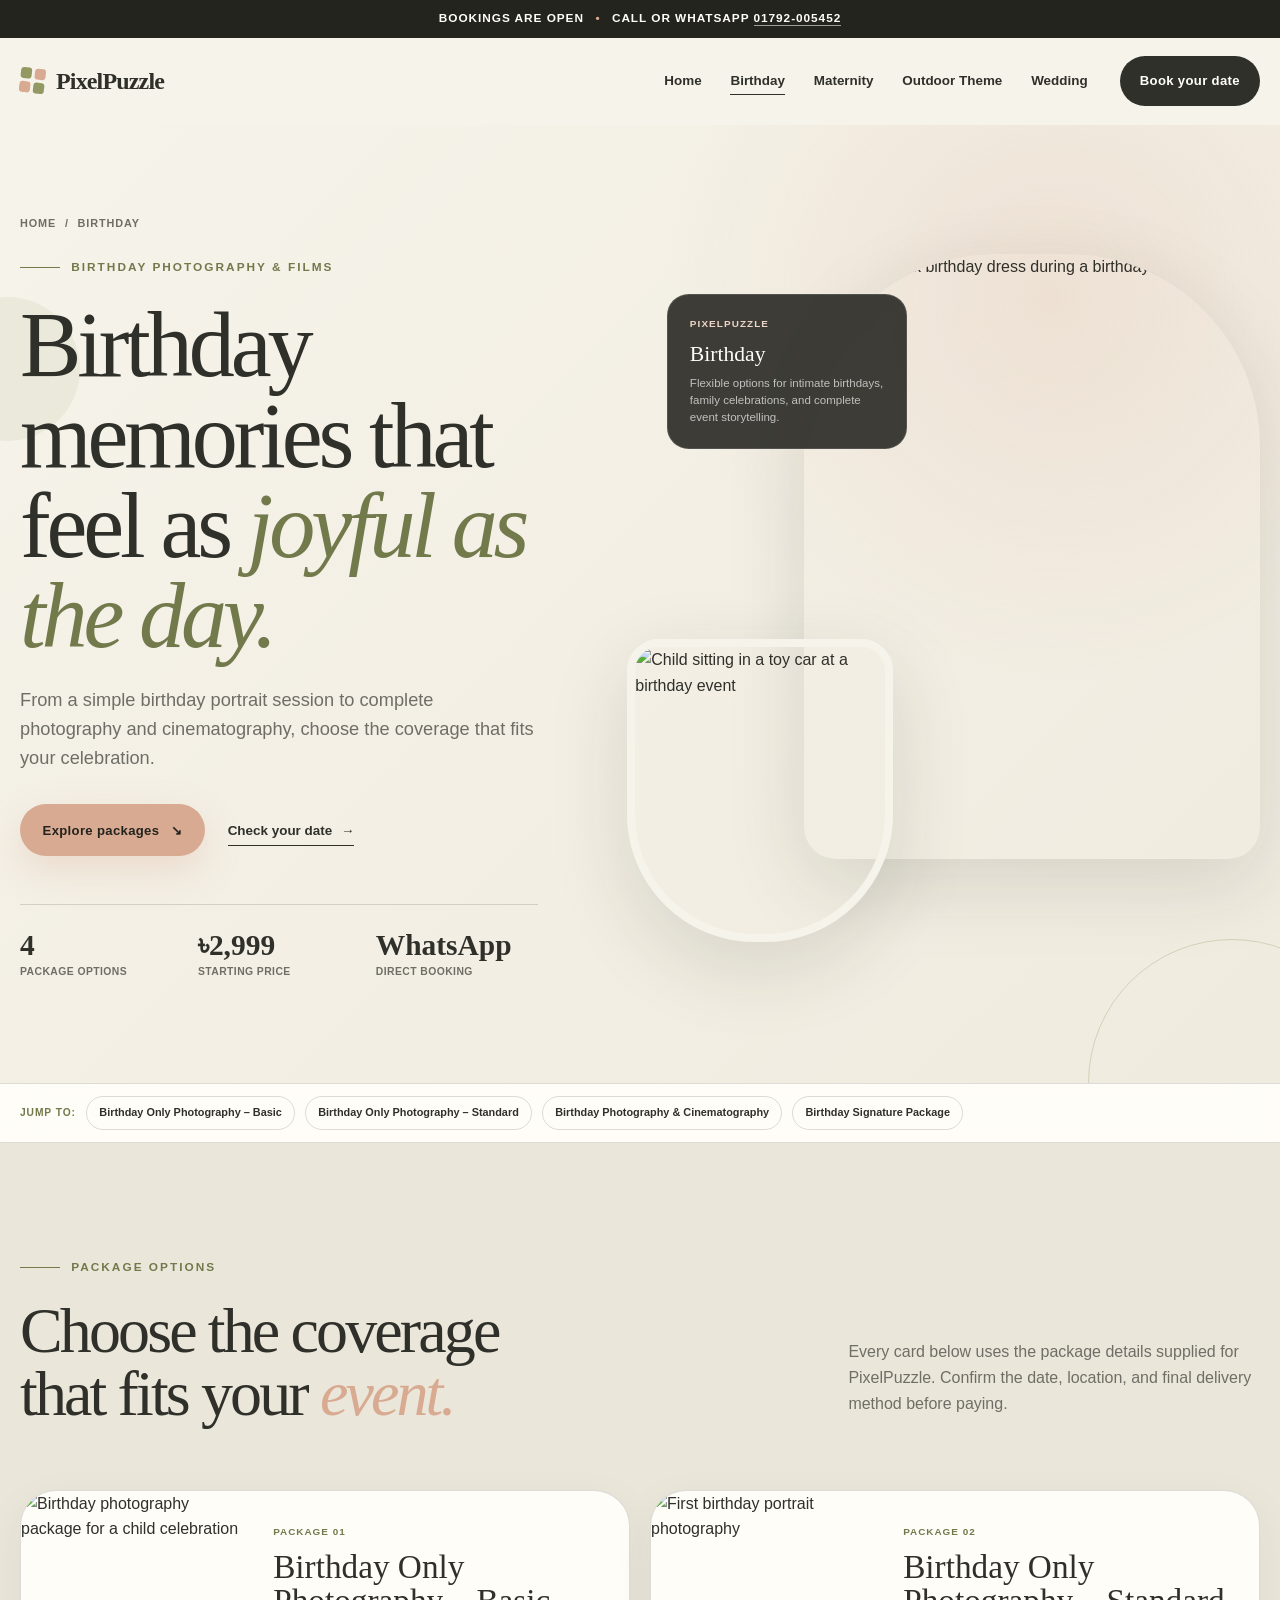
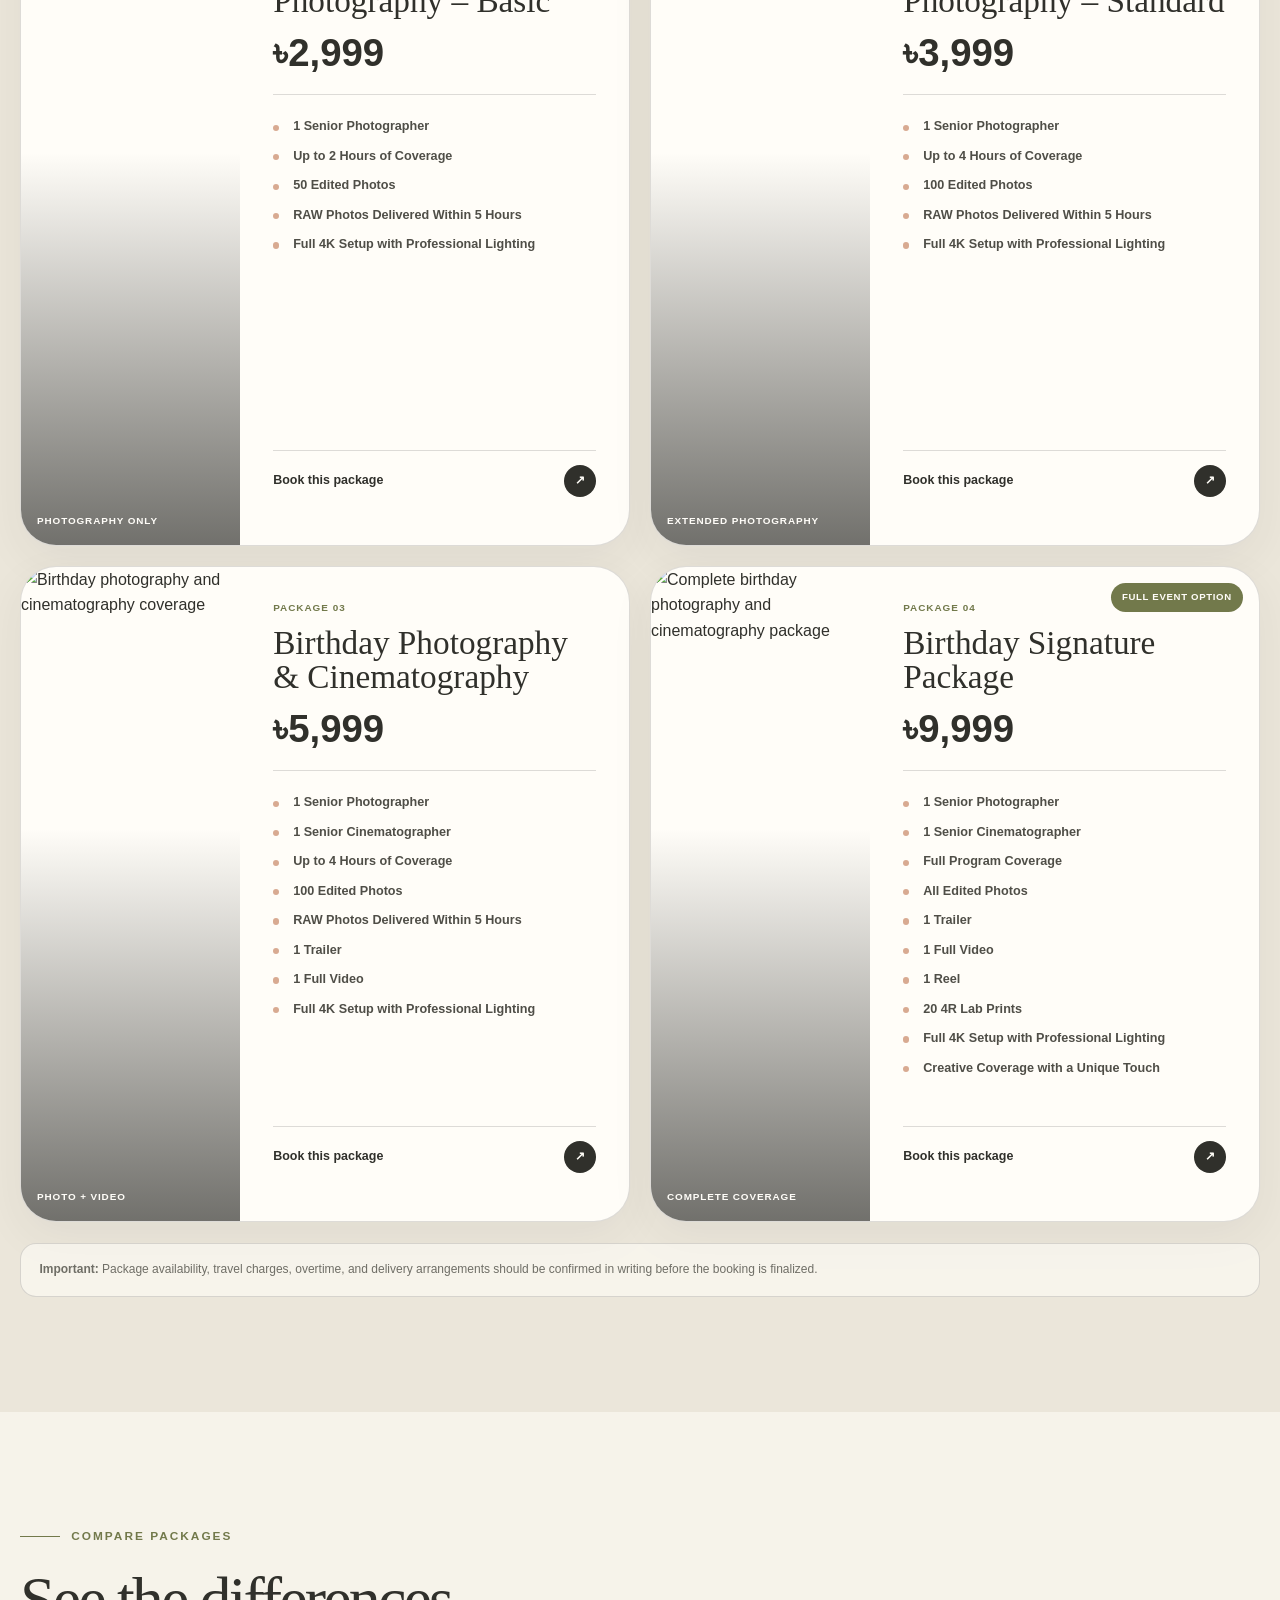
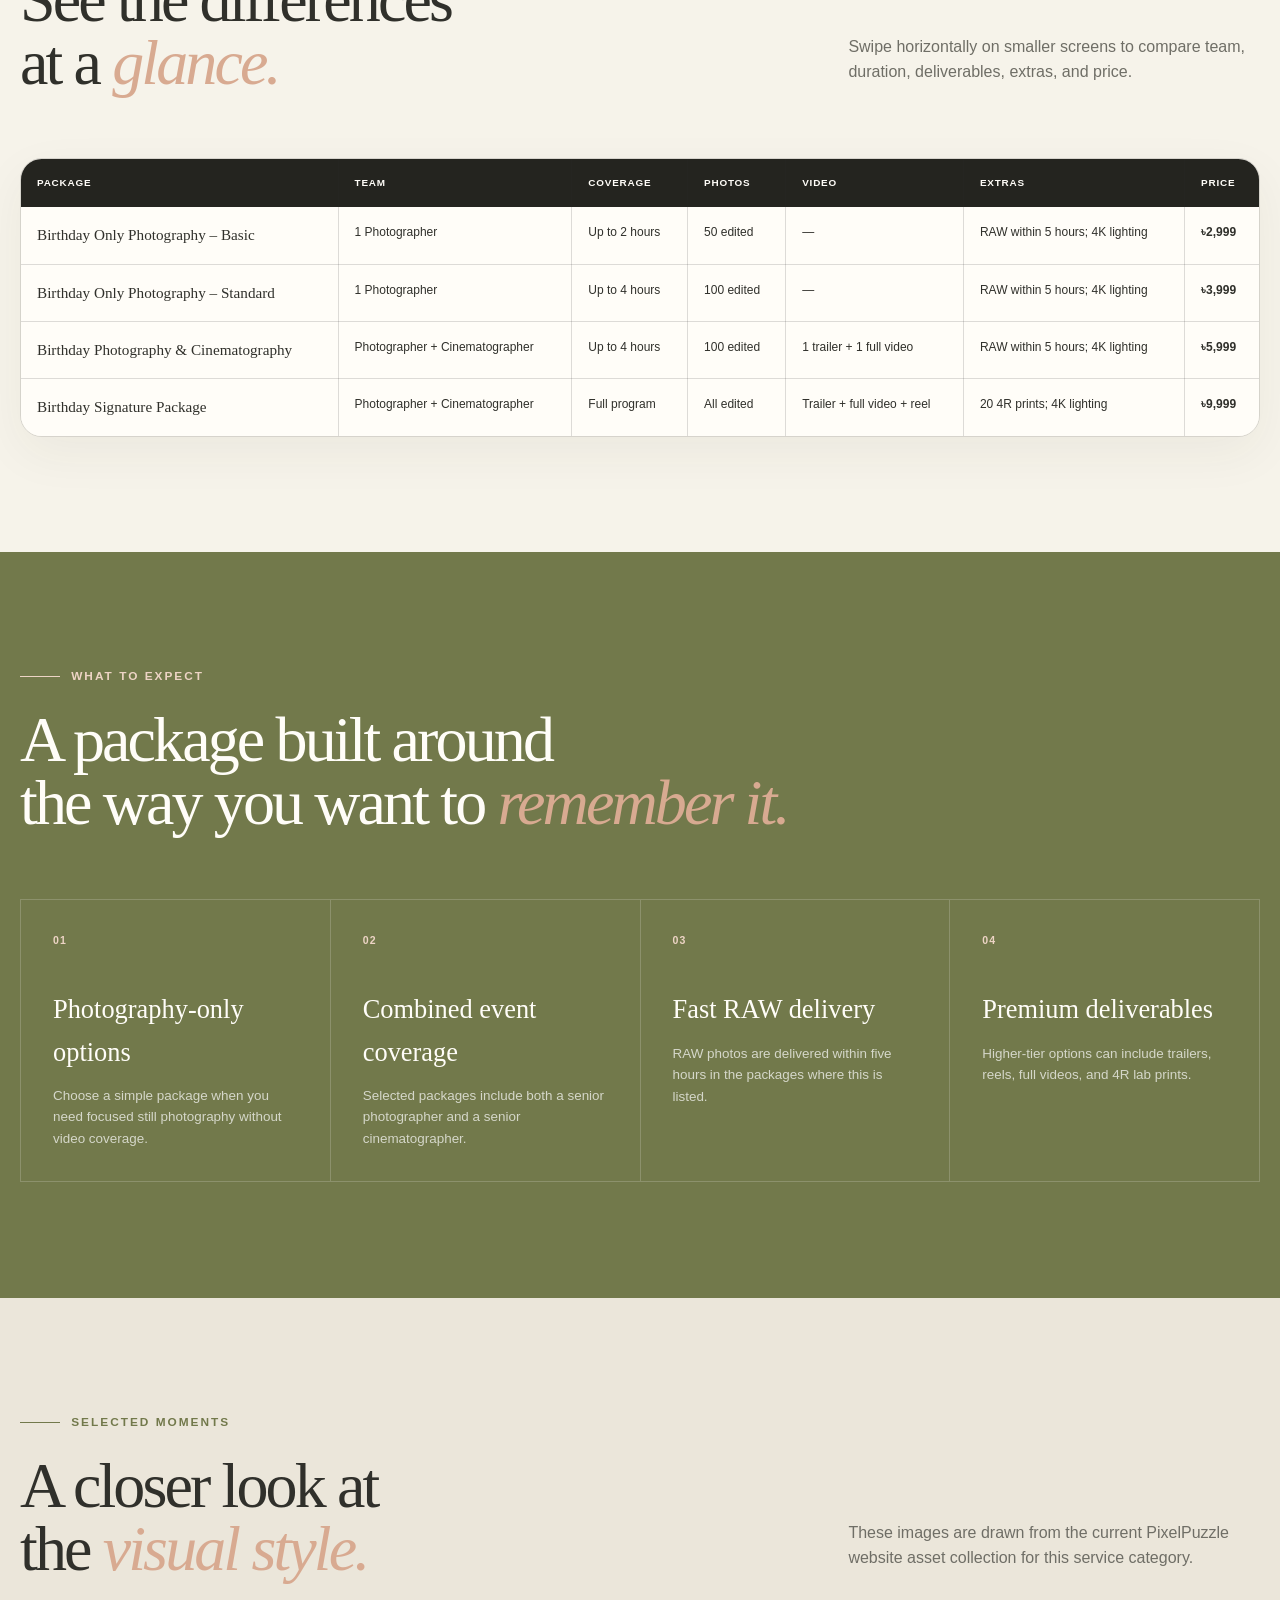
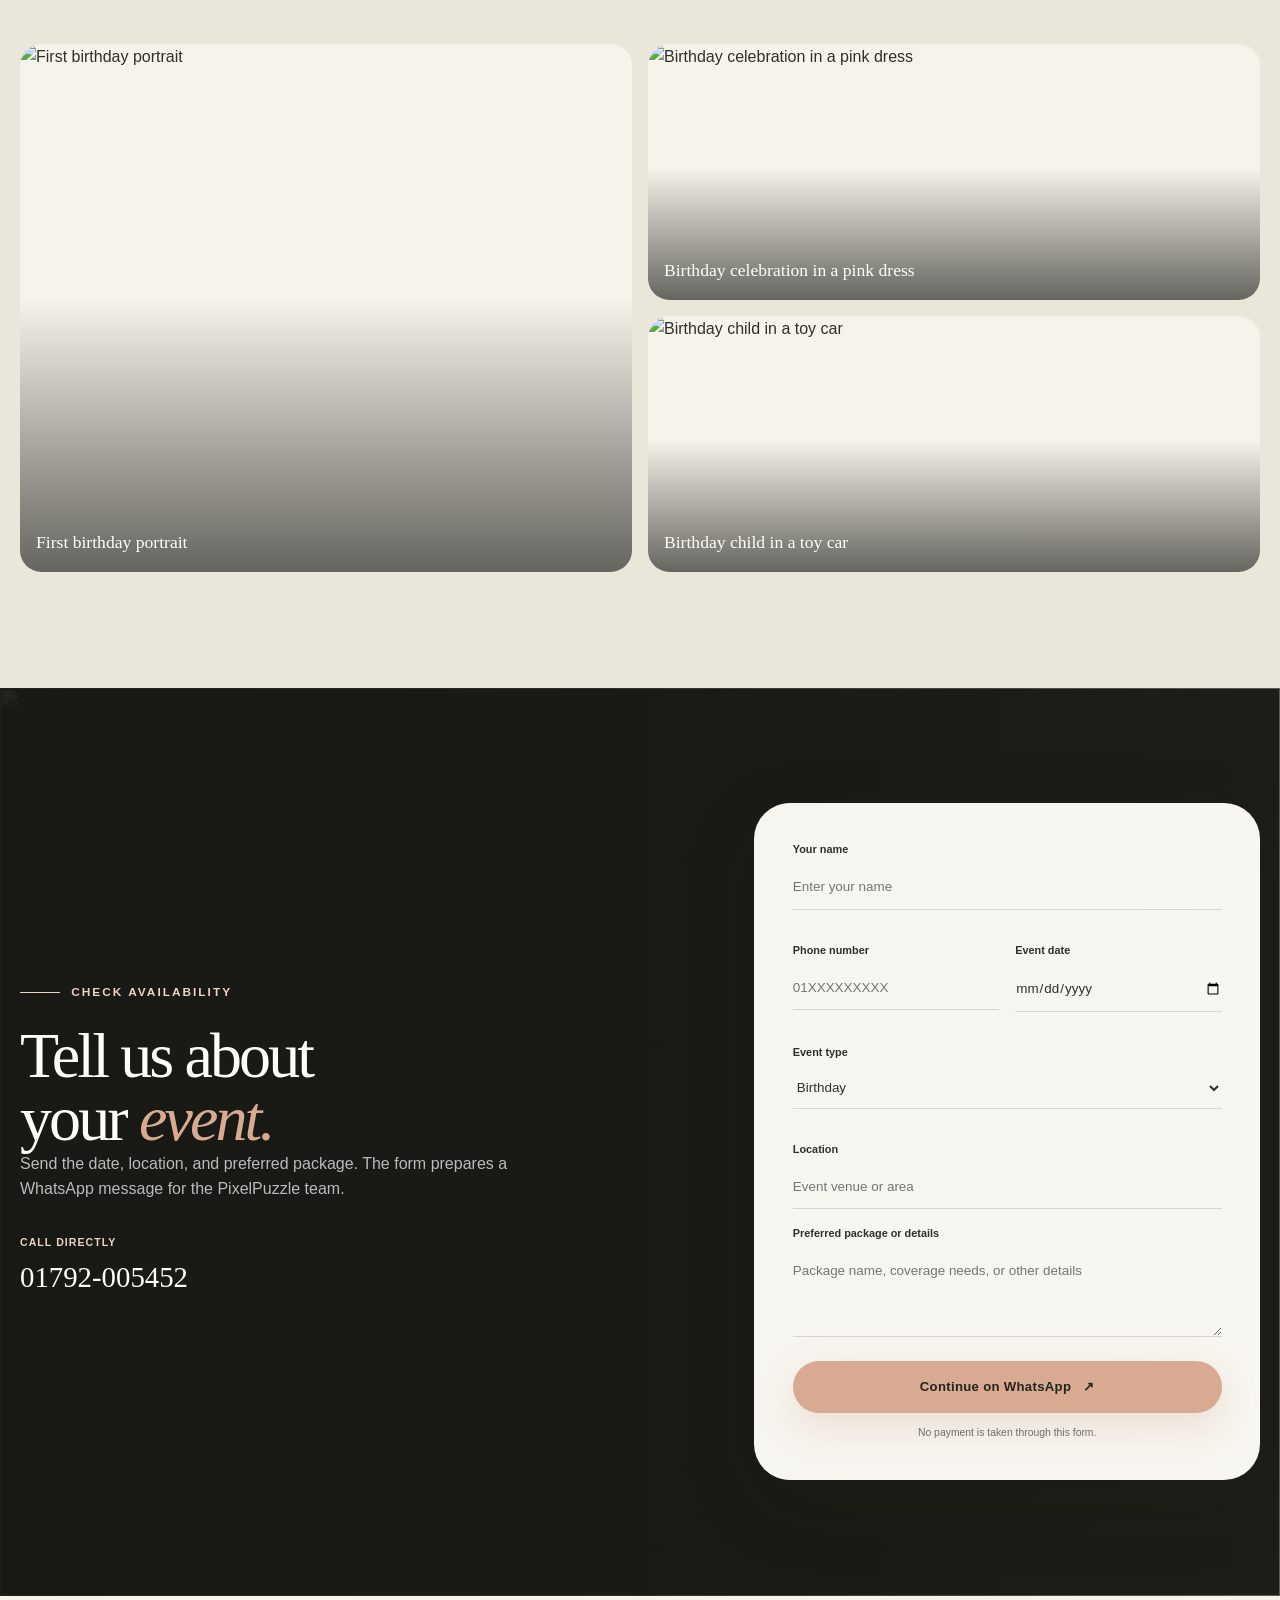
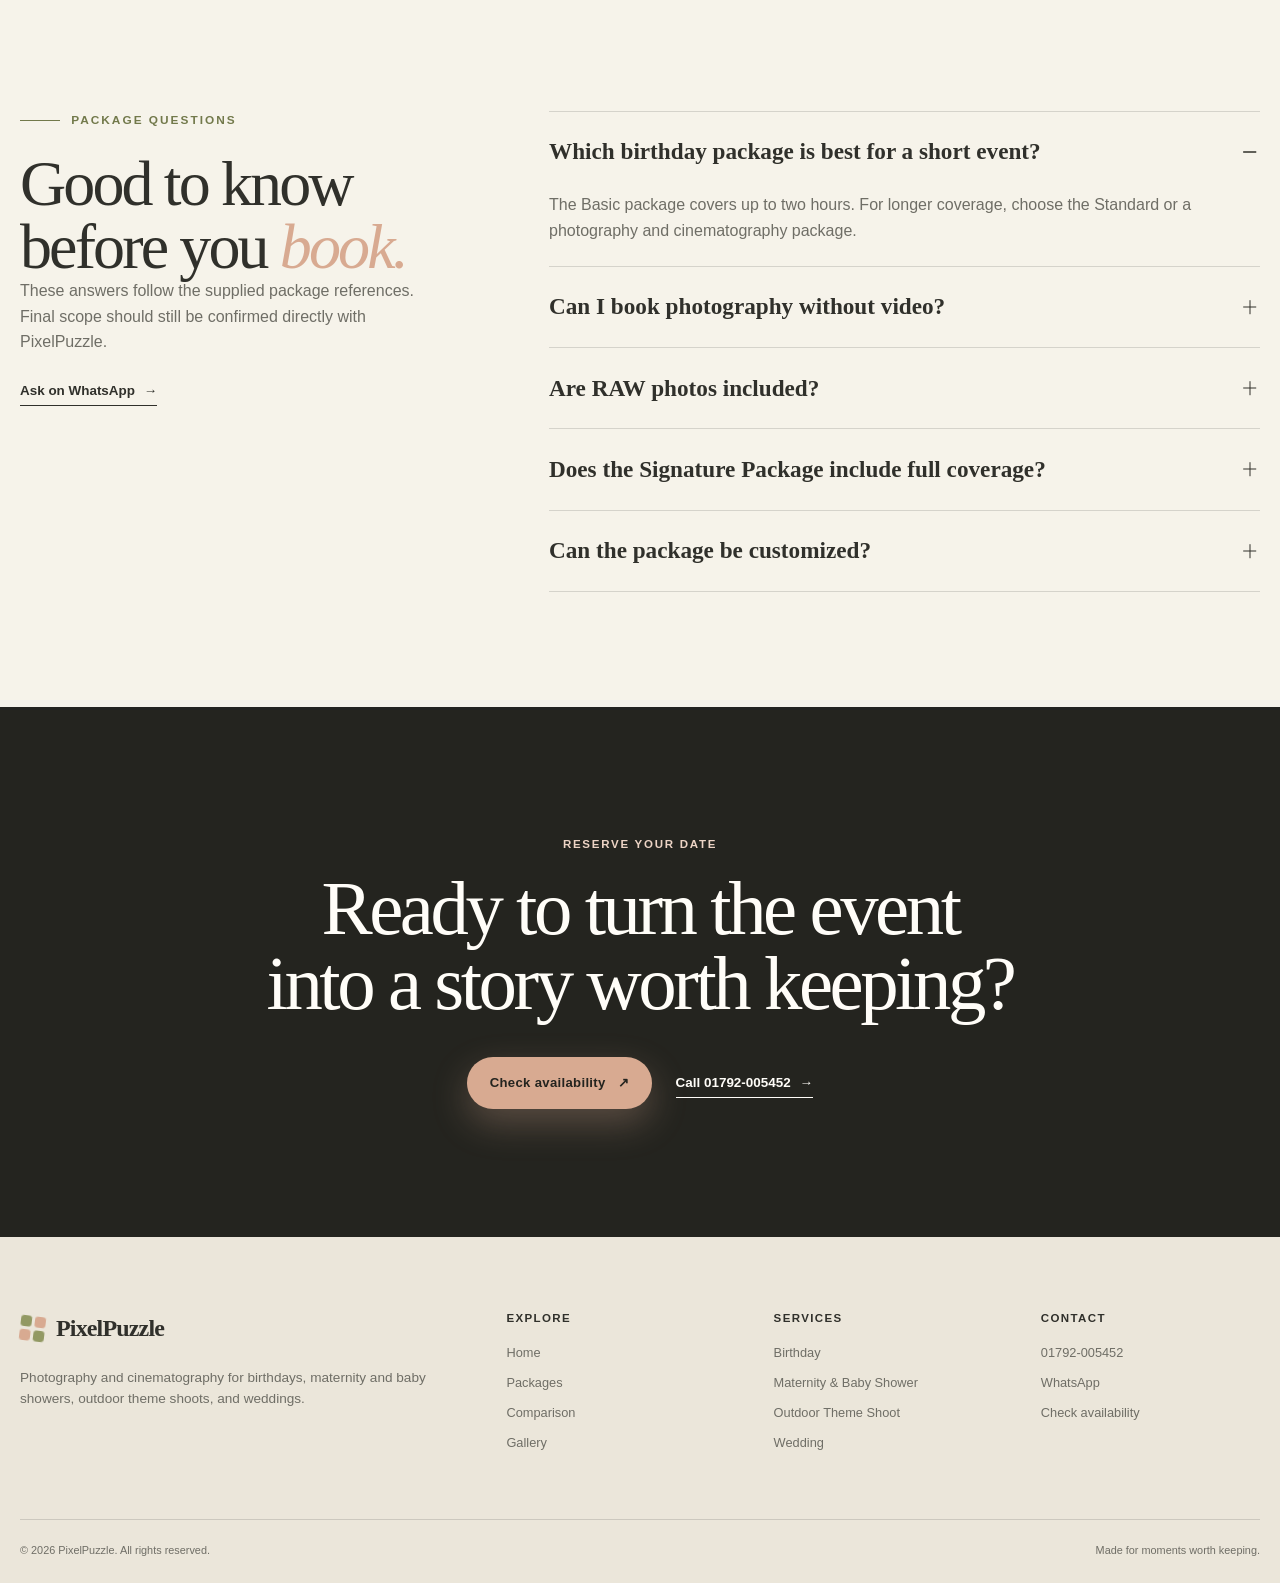
==== birthday-packages.html @ 0bcf6dba "Add files via upload" ====
<!doctype html>
<html lang="en" class="no-js">
<head>
  <meta charset="utf-8">
  <meta name="viewport" content="width=device-width, initial-scale=1">
  <meta name="description" content="Explore PixelPuzzle birthday photography and cinematography packages from ৳2,999, including photography-only and full event coverage options.">
  <meta name="theme-color" content="#30302b">
  <meta property="og:title" content="Birthday Photography Packages | PixelPuzzle">
  <meta property="og:description" content="Explore PixelPuzzle birthday photography and cinematography packages from ৳2,999, including photography-only and full event coverage options.">
  <meta property="og:type" content="website">
  <meta property="og:image" content="assets/images/birthday-02.webp">
  <title>Birthday Photography Packages | PixelPuzzle</title>
  <link rel="icon" href="assets/favicon.svg" type="image/svg+xml">
  <link rel="preload" href="assets/images/birthday-02.webp" as="image" type="image/webp">
  <link rel="stylesheet" href="style.css">
  <script>document.documentElement.classList.remove('no-js');</script>
  <script type="application/ld+json">
{
  "@context": "https://schema.org",
  "@type": "Service",
  "name": "Birthday Photography Packages",
  "provider": {
    "@type": "ProfessionalService",
    "name": "PixelPuzzle",
    "telephone": "+8801792005452"
  },
  "areaServed": "Bangladesh",
  "description": "Explore PixelPuzzle birthday photography and cinematography packages from ৳2,999, including photography-only and full event coverage options.",
  "offers": [
    {
      "@type": "Offer",
      "name": "Birthday Only Photography – Basic",
      "priceCurrency": "BDT",
      "price": "2999",
      "availability": "https://schema.org/InStock"
    },
    {
      "@type": "Offer",
      "name": "Birthday Only Photography – Standard",
      "priceCurrency": "BDT",
      "price": "3999",
      "availability": "https://schema.org/InStock"
    },
    {
      "@type": "Offer",
      "name": "Birthday Photography & Cinematography",
      "priceCurrency": "BDT",
      "price": "5999",
      "availability": "https://schema.org/InStock"
    },
    {
      "@type": "Offer",
      "name": "Birthday Signature Package",
      "priceCurrency": "BDT",
      "price": "9999",
      "availability": "https://schema.org/InStock"
    }
  ]
}
  </script>
</head>
<body class="service-page service-page-birthday">
  <a class="skip-link" href="#main-content">Skip to main content</a>

  <div class="announcement-bar">
    <p>Bookings are open <span aria-hidden="true">•</span> Call or WhatsApp <a href="tel:+8801792005452">01792-005452</a></p>
  </div>

  <header class="site-header" id="siteHeader">
    <div class="container nav-shell">
      <a class="brand" href="index.html" aria-label="PixelPuzzle home">
        <span class="brand-mark" aria-hidden="true"><i></i><i></i><i></i><i></i></span>
        <span class="brand-name">PixelPuzzle</span>
      </a>
      <nav class="desktop-nav" aria-label="Primary navigation">
        <a href="index.html">Home</a>
        <a href="birthday-packages.html" aria-current="page">Birthday</a>
        <a href="maternity-baby-shower.html">Maternity</a>
        <a href="outdoor-theme-shoot.html">Outdoor Theme</a>
        <a href="wedding-packages.html">Wedding</a>
      </nav>
      <a class="button button-small header-cta" href="#booking">Book your date</a>
      <button class="menu-toggle" id="menuToggle" type="button" aria-controls="mobileNav" aria-expanded="false" aria-label="Open navigation menu"><span></span><span></span></button>
    </div>
    <nav class="mobile-nav" id="mobileNav" aria-label="Mobile navigation">
        <a href="index.html">Home</a>
        <a href="birthday-packages.html" aria-current="page">Birthday</a>
        <a href="maternity-baby-shower.html">Maternity</a>
        <a href="outdoor-theme-shoot.html">Outdoor Theme</a>
        <a href="wedding-packages.html">Wedding</a>
        <a class="mobile-nav-cta" href="#booking">Book your date</a>
    </nav>
  </header>

  <main id="main-content">
    <section class="service-page-hero">
      <div class="service-hero-shape service-hero-shape-one" aria-hidden="true"></div>
      <div class="service-hero-shape service-hero-shape-two" aria-hidden="true"></div>
      <div class="container service-page-grid">
        <div class="service-hero-copy reveal">
          <nav class="service-breadcrumb" aria-label="Breadcrumb"><a href="index.html">Home</a><span>/</span><span>Birthday</span></nav>
          <p class="eyebrow"><span></span> Birthday photography &amp; films</p>
          <h1>Birthday memories that feel as <em>joyful as the day.</em></h1>
          <p class="service-hero-intro">From a simple birthday portrait session to complete photography and cinematography, choose the coverage that fits your celebration.</p>
          <div class="hero-actions">
            <a class="button button-primary" href="#packages">Explore packages <span aria-hidden="true">↘</span></a>
            <a class="text-link" href="#booking">Check your date <span aria-hidden="true">→</span></a>
          </div>
          <div class="service-quick-facts">
            <div><strong>4</strong><span>Package options</span></div>
            <div><strong>৳2,999</strong><span>Starting price</span></div>
            <div><strong>WhatsApp</strong><span>Direct booking</span></div>
          </div>
        </div>
        <div class="service-hero-visual reveal delay-1">
          <figure class="service-hero-photo-main"><img src="assets/images/birthday-02.webp" alt="Child in a pink birthday dress during a birthday photography session" fetchpriority="high"></figure>
          <figure class="service-hero-photo-small"><img src="assets/images/birthday-03.webp" alt="Child sitting in a toy car at a birthday event" fetchpriority="high"></figure>
          <div class="service-hero-card"><span>PixelPuzzle</span><strong>Birthday</strong><p>Flexible options for intimate birthdays, family celebrations, and complete event storytelling.</p></div>
        </div>
      </div>
    </section>

    <nav class="service-package-nav" aria-label="Package shortcuts">
      <div class="container"><span>Jump to:</span><a href="#package-1">Birthday Only Photography – Basic</a><a href="#package-2">Birthday Only Photography – Standard</a><a href="#package-3">Birthday Photography &amp; Cinematography</a><a href="#package-4">Birthday Signature Package</a></div>
    </nav>

    <section class="section service-packages-section" id="packages">
      <div class="container">
        <div class="section-heading reveal">
          <div><p class="eyebrow"><span></span> Package options</p><h2>Choose the coverage<br>that fits your <em>event.</em></h2></div>
          <p>Every card below uses the package details supplied for PixelPuzzle. Confirm the date, location, and final delivery method before paying.</p>
        </div>
        <div class="service-package-grid">
          <article id="package-1" class="service-package-card reveal">
          
          <div class="service-package-image">
            <img src="assets/images/birthday-02.webp" alt="Birthday photography package for a child celebration" loading="lazy">
            <span>Photography only</span>
          </div>
          <div class="service-package-content">
            <div class="service-package-heading">
              <p>Package 01</p>
              <h3>Birthday Only Photography – Basic</h3>
              <strong>৳2,999</strong>
            </div>
            <ul><li>1 Senior Photographer</li><li>Up to 2 Hours of Coverage</li><li>50 Edited Photos</li><li>RAW Photos Delivered Within 5 Hours</li><li>Full 4K Setup with Professional Lighting</li></ul>
            <button class="package-button" type="button" data-package="Birthday Only Photography – Basic — ৳2,999">Book this package <span aria-hidden="true">↗</span></button>
          </div>
        </article>
<article id="package-2" class="service-package-card reveal delay-1">
          
          <div class="service-package-image">
            <img src="assets/images/birthday-01.webp" alt="First birthday portrait photography" loading="lazy">
            <span>Extended photography</span>
          </div>
          <div class="service-package-content">
            <div class="service-package-heading">
              <p>Package 02</p>
              <h3>Birthday Only Photography – Standard</h3>
              <strong>৳3,999</strong>
            </div>
            <ul><li>1 Senior Photographer</li><li>Up to 4 Hours of Coverage</li><li>100 Edited Photos</li><li>RAW Photos Delivered Within 5 Hours</li><li>Full 4K Setup with Professional Lighting</li></ul>
            <button class="package-button" type="button" data-package="Birthday Only Photography – Standard — ৳3,999">Book this package <span aria-hidden="true">↗</span></button>
          </div>
        </article>
<article id="package-3" class="service-package-card reveal">
          
          <div class="service-package-image">
            <img src="assets/images/birthday-03.webp" alt="Birthday photography and cinematography coverage" loading="lazy">
            <span>Photo + video</span>
          </div>
          <div class="service-package-content">
            <div class="service-package-heading">
              <p>Package 03</p>
              <h3>Birthday Photography &amp; Cinematography</h3>
              <strong>৳5,999</strong>
            </div>
            <ul><li>1 Senior Photographer</li><li>1 Senior Cinematographer</li><li>Up to 4 Hours of Coverage</li><li>100 Edited Photos</li><li>RAW Photos Delivered Within 5 Hours</li><li>1 Trailer</li><li>1 Full Video</li><li>Full 4K Setup with Professional Lighting</li></ul>
            <button class="package-button" type="button" data-package="Birthday Photography &amp; Cinematography — ৳5,999">Book this package <span aria-hidden="true">↗</span></button>
          </div>
        </article>
<article id="package-4" class="service-package-card reveal delay-1">
          <span class="service-package-badge">Full event option</span>
          <div class="service-package-image">
            <img src="assets/images/birthday-01.webp" alt="Complete birthday photography and cinematography package" loading="lazy">
            <span>Complete coverage</span>
          </div>
          <div class="service-package-content">
            <div class="service-package-heading">
              <p>Package 04</p>
              <h3>Birthday Signature Package</h3>
              <strong>৳9,999</strong>
            </div>
            <ul><li>1 Senior Photographer</li><li>1 Senior Cinematographer</li><li>Full Program Coverage</li><li>All Edited Photos</li><li>1 Trailer</li><li>1 Full Video</li><li>1 Reel</li><li>20 4R Lab Prints</li><li>Full 4K Setup with Professional Lighting</li><li>Creative Coverage with a Unique Touch</li></ul>
            <button class="package-button" type="button" data-package="Birthday Signature Package — ৳9,999">Book this package <span aria-hidden="true">↗</span></button>
          </div>
        </article>
        </div>
        <p class="package-disclaimer reveal"><strong>Important:</strong> Package availability, travel charges, overtime, and delivery arrangements should be confirmed in writing before the booking is finalized.</p>
      </div>
    </section>

    <section class="section comparison-section" id="compare">
      <div class="container">
        <div class="section-heading reveal">
          <div><p class="eyebrow"><span></span> Compare packages</p><h2>See the differences<br>at a <em>glance.</em></h2></div>
          <p>Swipe horizontally on smaller screens to compare team, duration, deliverables, extras, and price.</p>
        </div>
        <div class="comparison-wrap reveal" tabindex="0" aria-label="Scrollable package comparison table">
          <table class="comparison-table">
            <thead><tr><th>Package</th><th>Team</th><th>Coverage</th><th>Photos</th><th>Video</th><th>Extras</th><th>Price</th></tr></thead>
            <tbody><tr>
          <th scope="row">Birthday Only Photography – Basic</th>
          <td>1 Photographer</td>
          <td>Up to 2 hours</td>
          <td>50 edited</td>
          <td>—</td>
          <td>RAW within 5 hours; 4K lighting</td>
          <td><strong>৳2,999</strong></td>
        </tr>
<tr>
          <th scope="row">Birthday Only Photography – Standard</th>
          <td>1 Photographer</td>
          <td>Up to 4 hours</td>
          <td>100 edited</td>
          <td>—</td>
          <td>RAW within 5 hours; 4K lighting</td>
          <td><strong>৳3,999</strong></td>
        </tr>
<tr>
          <th scope="row">Birthday Photography &amp; Cinematography</th>
          <td>Photographer + Cinematographer</td>
          <td>Up to 4 hours</td>
          <td>100 edited</td>
          <td>1 trailer + 1 full video</td>
          <td>RAW within 5 hours; 4K lighting</td>
          <td><strong>৳5,999</strong></td>
        </tr>
<tr>
          <th scope="row">Birthday Signature Package</th>
          <td>Photographer + Cinematographer</td>
          <td>Full program</td>
          <td>All edited</td>
          <td>Trailer + full video + reel</td>
          <td>20 4R prints; 4K lighting</td>
          <td><strong>৳9,999</strong></td>
        </tr></tbody>
          </table>
        </div>
      </div>
    </section>

    <section class="section benefits-section service-benefits">
      <div class="container">
        <div class="benefits-heading reveal"><p class="eyebrow eyebrow-light"><span></span> What to expect</p><h2>A package built around<br>the way you want to <em>remember it.</em></h2></div>
        <div class="benefit-grid"><article class="benefit-card reveal"><span>01</span><h3>Photography-only options</h3><p>Choose a simple package when you need focused still photography without video coverage.</p></article><article class="benefit-card reveal delay-1"><span>02</span><h3>Combined event coverage</h3><p>Selected packages include both a senior photographer and a senior cinematographer.</p></article><article class="benefit-card reveal delay-2"><span>03</span><h3>Fast RAW delivery</h3><p>RAW photos are delivered within five hours in the packages where this is listed.</p></article><article class="benefit-card reveal"><span>04</span><h3>Premium deliverables</h3><p>Higher-tier options can include trailers, reels, full videos, and 4R lab prints.</p></article></div>
      </div>
    </section>

    <section class="section service-gallery-section" id="gallery">
      <div class="container">
        <div class="section-heading reveal">
          <div><p class="eyebrow"><span></span> Selected moments</p><h2>A closer look at<br>the <em>visual style.</em></h2></div>
          <p>These images are drawn from the current PixelPuzzle website asset collection for this service category.</p>
        </div>
        <div class="service-gallery-grid"><figure class="service-gallery-item service-gallery-tall reveal">
          <img src="assets/images/birthday-01.webp" alt="First birthday portrait" loading="lazy">
          <figcaption>First birthday portrait</figcaption>
        </figure>
<figure class="service-gallery-item service-gallery-wide reveal delay-1">
          <img src="assets/images/birthday-02.webp" alt="Birthday celebration in a pink dress" loading="lazy">
          <figcaption>Birthday celebration in a pink dress</figcaption>
        </figure>
<figure class="service-gallery-item  reveal delay-2">
          <img src="assets/images/birthday-03.webp" alt="Birthday child in a toy car" loading="lazy">
          <figcaption>Birthday child in a toy car</figcaption>
        </figure></div>
      </div>
    </section>

    <section class="booking-section" id="booking">
      <div class="booking-image" aria-hidden="true"><img src="assets/images/birthday-02.webp" alt="" loading="lazy"></div>
      <div class="booking-shade" aria-hidden="true"></div>
      <div class="container booking-layout">
        <div class="booking-copy reveal">
          <p class="eyebrow eyebrow-light"><span></span> Check availability</p>
          <h2>Tell us about<br>your <em>event.</em></h2>
          <p>Send the date, location, and preferred package. The form prepares a WhatsApp message for the PixelPuzzle team.</p>
          <a class="booking-phone" href="tel:+8801792005452"><span>Call directly</span><strong>01792-005452</strong></a>
        </div>
        <form class="booking-form reveal delay-1" id="bookingForm" novalidate>
          <div class="form-row"><label for="fullName">Your name</label><input id="fullName" name="fullName" type="text" autocomplete="name" placeholder="Enter your name" required><small class="field-error" data-error-for="fullName"></small></div>
          <div class="form-grid-two">
            <div class="form-row"><label for="phone">Phone number</label><input id="phone" name="phone" type="tel" autocomplete="tel" inputmode="tel" placeholder="01XXXXXXXXX" required><small class="field-error" data-error-for="phone"></small></div>
            <div class="form-row"><label for="eventDate">Event date</label><input id="eventDate" name="eventDate" type="date" required><small class="field-error" data-error-for="eventDate"></small></div>
          </div>
          <div class="form-row"><label for="eventType">Event type</label><select id="eventType" name="eventType" required><option value="">Choose an event</option><option selected>Birthday</option><option>Maternity & Baby Shower</option><option>Outdoor Theme Shoot</option><option>Wedding</option></select><small class="field-error" data-error-for="eventType"></small></div>
          <div class="form-row"><label for="eventLocation">Location</label><input id="eventLocation" name="eventLocation" type="text" autocomplete="street-address" placeholder="Event venue or area"></div>
          <div class="form-row"><label for="message">Preferred package or details</label><textarea id="message" name="message" rows="3" placeholder="Package name, coverage needs, or other details"></textarea></div>
          <button class="button button-primary button-full" type="submit">Continue on WhatsApp <span aria-hidden="true">↗</span></button>
          <p class="form-note">No payment is taken through this form.</p>
        </form>
      </div>
    </section>

    <section class="section faq-section" id="faq">
      <div class="container faq-layout">
        <div class="faq-heading reveal">
          <p class="eyebrow"><span></span> Package questions</p>
          <h2>Good to know<br>before you <em>book.</em></h2>
          <p>These answers follow the supplied package references. Final scope should still be confirmed directly with PixelPuzzle.</p>
          <a class="text-link dark-link" href="https://wa.me/8801792005452?text=Hello%20PixelPuzzle%2C%20I%20have%20a%20question%20about%20your%20Birthday%20packages." target="_blank" rel="noopener">Ask on WhatsApp <span aria-hidden="true">→</span></a>
        </div>
        <div class="faq-list reveal delay-1"><article class="faq-item">
          <h3><button type="button" aria-expanded="true"><span>Which birthday package is best for a short event?</span><i aria-hidden="true"></i></button></h3>
          <div class="faq-answer"><p>The Basic package covers up to two hours. For longer coverage, choose the Standard or a photography and cinematography package.</p></div>
        </article>
<article class="faq-item">
          <h3><button type="button" aria-expanded="false"><span>Can I book photography without video?</span><i aria-hidden="true"></i></button></h3>
          <div class="faq-answer" hidden><p>Yes. Both the Basic and Standard birthday packages are photography-only options.</p></div>
        </article>
<article class="faq-item">
          <h3><button type="button" aria-expanded="false"><span>Are RAW photos included?</span><i aria-hidden="true"></i></button></h3>
          <div class="faq-answer" hidden><p>RAW delivery is listed in the Basic, Standard, and ৳5,999 photography and cinematography packages. Confirm the delivery method before booking.</p></div>
        </article>
<article class="faq-item">
          <h3><button type="button" aria-expanded="false"><span>Does the Signature Package include full coverage?</span><i aria-hidden="true"></i></button></h3>
          <div class="faq-answer" hidden><p>Yes. The Signature Package lists full-program coverage with photography, cinematography, a trailer, a reel, a full video, and lab prints.</p></div>
        </article>
<article class="faq-item">
          <h3><button type="button" aria-expanded="false"><span>Can the package be customized?</span><i aria-hidden="true"></i></button></h3>
          <div class="faq-answer" hidden><p>Share the event duration, venue, and required deliverables through WhatsApp. Any customization depends on team availability and the final scope.</p></div>
        </article></div>
      </div>
    </section>

    <section class="final-cta">
      <div class="container final-cta-inner reveal">
        <p>Reserve your date</p>
        <h2>Ready to turn the event<br>into a story worth keeping?</h2>
        <div><a class="button button-primary" href="#booking">Check availability <span aria-hidden="true">↗</span></a><a class="text-link light-link" href="tel:+8801792005452">Call 01792-005452 <span aria-hidden="true">→</span></a></div>
      </div>
    </section>
  </main>

  <footer class="site-footer">
    <div class="container footer-grid">
      <div class="footer-brand"><a class="brand brand-footer" href="index.html" aria-label="PixelPuzzle home"><span class="brand-mark" aria-hidden="true"><i></i><i></i><i></i><i></i></span><span class="brand-name">PixelPuzzle</span></a><p>Photography and cinematography for birthdays, maternity and baby showers, outdoor theme shoots, and weddings.</p></div>
      <div><h3>Explore</h3><a href="index.html">Home</a><a href="#packages">Packages</a><a href="#compare">Comparison</a><a href="#gallery">Gallery</a></div>
      <div><h3>Services</h3><a href="birthday-packages.html">Birthday</a><a href="maternity-baby-shower.html">Maternity & Baby Shower</a><a href="outdoor-theme-shoot.html">Outdoor Theme Shoot</a><a href="wedding-packages.html">Wedding</a></div>
      <div><h3>Contact</h3><a href="tel:+8801792005452">01792-005452</a><a href="https://wa.me/8801792005452" target="_blank" rel="noopener">WhatsApp</a><a href="#booking">Check availability</a></div>
    </div>
    <div class="container footer-bottom"><p>© <span id="currentYear"></span> PixelPuzzle. All rights reserved.</p><p>Made for moments worth keeping.</p></div>
  </footer>

  <div class="mobile-sticky-actions" aria-label="Quick contact"><a href="tel:+8801792005452">Call now</a><a href="https://wa.me/8801792005452?text=Hello%20PixelPuzzle%2C%20I%20want%20to%20check%20availability." target="_blank" rel="noopener">WhatsApp</a></div>
  <script src="script.js"></script>
</body>
</html>
---- style.css ----
:root {
  --ink: #30302b;
  --ink-deep: #24241f;
  --paper: #f6f3ea;
  --paper-soft: #ebe6da;
  --white: #fffdf8;
  --peach: #d8aa91;
  --peach-light: #edd4c5;
  --olive: #929963;
  --olive-dark: #72794b;
  --muted: #6f6e66;
  --line: rgba(48, 48, 43, 0.16);
  --shadow: 0 24px 80px rgba(37, 36, 31, 0.13);
  --radius-lg: 2.25rem;
  --radius-md: 1.35rem;
  --container: 1240px;
  --serif: Georgia, "Times New Roman", serif;
  --sans: Inter, ui-sans-serif, -apple-system, BlinkMacSystemFont, "Segoe UI", sans-serif;
}

* {
  box-sizing: border-box;
}

html {
  scroll-behavior: smooth;
  scroll-padding-top: 7rem;
}

body {
  margin: 0;
  color: var(--ink);
  background: var(--paper);
  font-family: var(--sans);
  line-height: 1.6;
  overflow-x: hidden;
}

body.menu-open {
  overflow: hidden;
}

img {
  display: block;
  width: 100%;
  height: auto;
}

button,
input,
select,
textarea {
  font: inherit;
}

button,
a {
  -webkit-tap-highlight-color: transparent;
}

a {
  color: inherit;
  text-decoration: none;
}

button {
  color: inherit;
}

h1,
h2,
h3,
p {
  margin-top: 0;
}

h1,
h2 {
  font-family: var(--serif);
  font-weight: 400;
  letter-spacing: -0.045em;
  line-height: 0.98;
}

h1 em,
h2 em {
  color: var(--peach);
  font-weight: 400;
}

.container {
  width: min(calc(100% - 2.5rem), var(--container));
  margin-inline: auto;
}

.section {
  padding: clamp(5.5rem, 9vw, 9rem) 0;
}

.skip-link {
  position: fixed;
  top: 1rem;
  left: 1rem;
  z-index: 1000;
  transform: translateY(-150%);
  padding: 0.75rem 1rem;
  color: var(--white);
  background: var(--ink);
  border-radius: 0.5rem;
}

.skip-link:focus {
  transform: translateY(0);
}

.announcement-bar {
  min-height: 2.35rem;
  display: grid;
  place-items: center;
  padding: 0.45rem 1rem;
  color: var(--white);
  background: var(--ink-deep);
  font-size: 0.74rem;
  font-weight: 700;
  letter-spacing: 0.08em;
  text-align: center;
  text-transform: uppercase;
}

.announcement-bar p {
  margin: 0;
}

.announcement-bar span {
  margin: 0 0.45rem;
  color: var(--peach);
}

.announcement-bar a {
  border-bottom: 1px solid rgba(255, 255, 255, 0.55);
}

.site-header {
  position: sticky;
  top: 0;
  z-index: 100;
  background: rgba(246, 243, 234, 0.88);
  border-bottom: 1px solid transparent;
  backdrop-filter: blur(16px);
  transition: background 0.25s ease, border-color 0.25s ease, box-shadow 0.25s ease;
}

.site-header.scrolled {
  background: rgba(255, 253, 248, 0.96);
  border-color: var(--line);
  box-shadow: 0 12px 40px rgba(35, 34, 29, 0.06);
}

.nav-shell {
  min-height: 5.4rem;
  display: flex;
  align-items: center;
  gap: 2rem;
}

.brand {
  display: inline-flex;
  align-items: center;
  gap: 0.7rem;
  flex: 0 0 auto;
}

.brand-mark {
  width: 1.55rem;
  height: 1.55rem;
  display: grid;
  grid-template-columns: repeat(2, 1fr);
  gap: 0.18rem;
  transform: rotate(7deg);
}

.brand-mark i {
  display: block;
  border-radius: 0.2rem;
  background: var(--olive);
}

.brand-mark i:nth-child(2),
.brand-mark i:nth-child(3) {
  background: var(--peach);
}

.brand-name {
  font-family: var(--serif);
  font-size: 1.5rem;
  font-weight: 700;
  letter-spacing: -0.035em;
}

.desktop-nav {
  display: flex;
  align-items: center;
  gap: 1.8rem;
  margin-left: auto;
}

.desktop-nav a {
  position: relative;
  padding: 0.5rem 0;
  font-size: 0.84rem;
  font-weight: 700;
}

.desktop-nav a::after {
  content: "";
  position: absolute;
  right: 0;
  bottom: 0.3rem;
  left: 0;
  height: 1px;
  background: var(--ink);
  transform: scaleX(0);
  transform-origin: right;
  transition: transform 0.25s ease;
}

.desktop-nav a:hover::after,
.desktop-nav a:focus-visible::after {
  transform: scaleX(1);
  transform-origin: left;
}

.button {
  min-height: 3.25rem;
  display: inline-flex;
  align-items: center;
  justify-content: center;
  gap: 0.75rem;
  padding: 0.85rem 1.35rem;
  border: 1px solid transparent;
  border-radius: 999px;
  font-size: 0.82rem;
  font-weight: 800;
  letter-spacing: 0.025em;
  cursor: pointer;
  transition: transform 0.25s ease, box-shadow 0.25s ease, background 0.25s ease;
}

.button:hover,
.button:focus-visible {
  transform: translateY(-2px);
}

.button-small {
  min-height: 2.85rem;
  padding-inline: 1.2rem;
  color: var(--white);
  background: var(--ink);
}

.button-primary {
  color: var(--ink-deep);
  background: var(--peach);
  box-shadow: 0 14px 36px rgba(216, 170, 145, 0.3);
}

.button-primary:hover,
.button-primary:focus-visible {
  background: #e2b79f;
  box-shadow: 0 18px 42px rgba(216, 170, 145, 0.38);
}

.button-full {
  width: 100%;
  border: 0;
}

.menu-toggle {
  width: 2.8rem;
  height: 2.8rem;
  display: none;
  place-items: center;
  margin-left: auto;
  padding: 0;
  border: 1px solid var(--line);
  border-radius: 50%;
  background: transparent;
  cursor: pointer;
}

.menu-toggle span {
  position: absolute;
  width: 1rem;
  height: 1.5px;
  background: var(--ink);
  transition: transform 0.25s ease;
}

.menu-toggle span:first-child {
  transform: translateY(-0.22rem);
}

.menu-toggle span:last-child {
  transform: translateY(0.22rem);
}

.menu-toggle[aria-expanded="true"] span:first-child {
  transform: rotate(45deg);
}

.menu-toggle[aria-expanded="true"] span:last-child {
  transform: rotate(-45deg);
}

.mobile-nav {
  display: none;
}

.hero {
  position: relative;
  min-height: min(50rem, calc(100vh - 7.75rem));
  display: flex;
  align-items: center;
  overflow: hidden;
  padding: clamp(4rem, 7vw, 7rem) 0 5.5rem;
  background: linear-gradient(120deg, var(--paper) 0%, #f3ede2 55%, #ebe2d6 100%);
}

.hero::before {
  content: "";
  position: absolute;
  inset: auto 0 0;
  height: 1px;
  background: var(--line);
}

.hero-orb {
  position: absolute;
  border-radius: 50%;
  filter: blur(1px);
  opacity: 0.7;
  pointer-events: none;
}

.hero-orb-one {
  width: 24rem;
  height: 24rem;
  top: -10rem;
  right: 10%;
  background: rgba(216, 170, 145, 0.22);
}

.hero-orb-two {
  width: 18rem;
  height: 18rem;
  bottom: -8rem;
  left: -7rem;
  background: rgba(146, 153, 99, 0.17);
}

.hero-grid {
  display: grid;
  grid-template-columns: minmax(0, 0.92fr) minmax(33rem, 1.08fr);
  align-items: center;
  gap: clamp(3rem, 7vw, 7rem);
}

.hero-copy {
  position: relative;
  z-index: 2;
  max-width: 39rem;
}

.eyebrow {
  display: flex;
  align-items: center;
  gap: 0.7rem;
  margin-bottom: 1.45rem;
  color: var(--olive-dark);
  font-size: 0.74rem;
  font-weight: 800;
  letter-spacing: 0.17em;
  text-transform: uppercase;
}

.eyebrow span {
  width: 2.5rem;
  height: 1px;
  background: currentColor;
}

.eyebrow-light {
  color: var(--peach-light);
}

.hero h1 {
  max-width: 39rem;
  margin-bottom: 1.65rem;
  font-size: clamp(3.8rem, 6.5vw, 7rem);
}

.hero-text {
  max-width: 35rem;
  margin-bottom: 2rem;
  color: var(--muted);
  font-size: clamp(1rem, 1.4vw, 1.13rem);
}

.hero-actions {
  display: flex;
  align-items: center;
  gap: 1.4rem;
  flex-wrap: wrap;
}

.text-link {
  position: relative;
  display: inline-flex;
  align-items: center;
  gap: 0.55rem;
  padding: 0.55rem 0;
  font-size: 0.84rem;
  font-weight: 800;
}

.text-link::after {
  content: "";
  position: absolute;
  right: 0;
  bottom: 0.25rem;
  left: 0;
  height: 1px;
  background: currentColor;
  transition: transform 0.25s ease;
  transform-origin: left;
}

.text-link:hover::after,
.text-link:focus-visible::after {
  transform: scaleX(0.55);
}

.light-link {
  color: var(--white);
}

.dark-link {
  color: var(--ink);
}

.hero-trust {
  display: flex;
  gap: 1.7rem;
  margin-top: 2.4rem;
  padding-top: 1.6rem;
  border-top: 1px solid var(--line);
}

.hero-trust div {
  min-width: 6.5rem;
}

.hero-trust strong,
.hero-trust span {
  display: block;
}

.hero-trust strong {
  margin-bottom: 0.15rem;
  font-family: var(--serif);
  font-size: 1.55rem;
  line-height: 1;
}

.hero-trust span {
  color: var(--muted);
  font-size: 0.68rem;
  font-weight: 700;
}

.hero-note {
  display: block;
  margin-top: 0.65rem;
  color: var(--muted);
  font-size: 0.68rem;
}

.hero-gallery {
  position: relative;
  min-height: 39rem;
}

.hero-photo {
  position: absolute;
  overflow: hidden;
  margin: 0;
  border: 7px solid rgba(255, 253, 248, 0.78);
  border-radius: 999px 999px 2rem 2rem;
  background: var(--paper-soft);
  box-shadow: var(--shadow);
}

.hero-photo img {
  width: 100%;
  height: 100%;
  object-fit: cover;
  transition: transform 0.8s cubic-bezier(0.2, 0.8, 0.2, 1);
}

.hero-photo:hover img {
  transform: scale(1.035);
}

.hero-photo figcaption {
  position: absolute;
  right: 1rem;
  bottom: 1rem;
  padding: 0.45rem 0.8rem;
  color: var(--white);
  background: rgba(36, 36, 31, 0.72);
  border: 1px solid rgba(255, 255, 255, 0.2);
  border-radius: 999px;
  backdrop-filter: blur(10px);
  font-size: 0.65rem;
  font-weight: 800;
  letter-spacing: 0.08em;
  text-transform: uppercase;
}

.hero-photo-main {
  z-index: 3;
  width: 45%;
  height: 75%;
  top: 11%;
  left: 26%;
}

.hero-photo-top {
  z-index: 2;
  width: 32%;
  height: 39%;
  top: 0;
  right: 0;
  border-radius: 8rem 8rem 1.6rem 1.6rem;
}

.hero-photo-bottom {
  z-index: 4;
  width: 30%;
  height: 42%;
  right: 1%;
  bottom: 0;
  border-radius: 1.6rem 1.6rem 7rem 7rem;
}

.hero-photo-wide {
  z-index: 1;
  width: 42%;
  height: 30%;
  left: 0;
  bottom: 4%;
  border-radius: 1.6rem 6rem 1.6rem 6rem;
}

.hero-photo-wide img {
  object-position: center;
}

.hero-stamp {
  position: absolute;
  z-index: 5;
  top: 4.5rem;
  left: 0;
  width: 8.5rem;
  height: 8.5rem;
  display: grid;
  place-items: center;
  padding: 1rem;
  border-radius: 50%;
  color: var(--white);
  background: var(--olive);
  box-shadow: 0 18px 48px rgba(114, 121, 75, 0.25);
  font-family: var(--serif);
  font-size: 0.95rem;
  line-height: 1.2;
  text-align: center;
  transform: rotate(-9deg);
}

.hero-scroll {
  position: absolute;
  bottom: 1.5rem;
  left: 50%;
  display: flex;
  align-items: center;
  gap: 0.75rem;
  color: var(--muted);
  font-size: 0.62rem;
  font-weight: 800;
  letter-spacing: 0.15em;
  text-transform: uppercase;
  transform: translateX(-50%);
}

.hero-scroll i {
  width: 2.5rem;
  height: 1px;
  background: currentColor;
}

.service-strip {
  overflow: hidden;
  padding: 1.1rem 0;
  color: var(--white);
  background: var(--olive);
}

.service-strip-track {
  width: max-content;
  display: flex;
  align-items: center;
  gap: 1.6rem;
  animation: marquee 28s linear infinite;
}

.service-strip span {
  font-family: var(--serif);
  font-size: 1.05rem;
  font-style: italic;
  white-space: nowrap;
}

.service-strip i {
  width: 0.4rem;
  height: 0.4rem;
  border-radius: 50%;
  background: var(--peach-light);
}

@keyframes marquee {
  to { transform: translateX(-50%); }
}

.section-heading {
  display: grid;
  grid-template-columns: minmax(0, 1.3fr) minmax(16rem, 0.7fr);
  align-items: end;
  gap: 4rem;
  margin-bottom: clamp(2.8rem, 5vw, 4.8rem);
}

.section-heading h2,
.about-copy h2,
.faq-heading h2,
.booking-copy h2,
.benefits-heading h2 {
  margin-bottom: 0;
  font-size: clamp(3rem, 5vw, 5.2rem);
}

.section-heading > p {
  margin-bottom: 0.6rem;
  color: var(--muted);
}

.service-grid {
  display: grid;
  grid-template-columns: repeat(12, 1fr);
  gap: 1.2rem;
}

.service-card {
  position: relative;
  min-height: 28rem;
  grid-column: span 5;
  overflow: hidden;
  border-radius: var(--radius-lg);
  background: var(--ink);
  box-shadow: 0 12px 40px rgba(35, 34, 29, 0.08);
}

.service-card-tall {
  min-height: 38rem;
  grid-column: span 7;
  grid-row: span 2;
}

.service-card-wide {
  grid-column: span 7;
}

.service-card img {
  width: 100%;
  height: 100%;
  object-fit: cover;
  transition: transform 0.75s cubic-bezier(0.2, 0.8, 0.2, 1);
}

.service-card:hover img {
  transform: scale(1.04);
}

.service-card-shade {
  position: absolute;
  inset: 0;
  background: linear-gradient(to top, rgba(23, 23, 19, 0.87), rgba(23, 23, 19, 0.05) 65%);
}

.service-card-content {
  position: absolute;
  right: 0;
  bottom: 0;
  left: 0;
  padding: clamp(1.5rem, 3vw, 2.5rem);
  color: var(--white);
}

.service-card-content > span {
  display: block;
  margin-bottom: 0.75rem;
  color: var(--peach-light);
  font-size: 0.68rem;
  font-weight: 800;
  letter-spacing: 0.12em;
}

.service-card-content p {
  margin-bottom: 0.2rem;
  color: rgba(255, 255, 255, 0.72);
  font-size: 0.75rem;
  font-weight: 700;
}

.service-card-content h3 {
  max-width: 27rem;
  margin-bottom: 1rem;
  font-family: var(--serif);
  font-size: clamp(1.8rem, 3vw, 3.2rem);
  font-weight: 400;
  line-height: 1;
}

.service-card-content a {
  display: inline-flex;
  gap: 0.45rem;
  align-items: center;
  border-bottom: 1px solid rgba(255, 255, 255, 0.45);
  font-size: 0.75rem;
  font-weight: 800;
}

.packages-section {
  position: relative;
  overflow: hidden;
  color: var(--white);
  background: var(--ink-deep);
}

.packages-section::before {
  content: "";
  position: absolute;
  inset: 0;
  opacity: 0.08;
  background-image: radial-gradient(circle at 1px 1px, #fff 1px, transparent 0);
  background-size: 24px 24px;
}

.packages-glow {
  position: absolute;
  width: 38rem;
  height: 38rem;
  top: -20rem;
  right: -10rem;
  border-radius: 50%;
  background: rgba(216, 170, 145, 0.14);
  filter: blur(1px);
}

.packages-section .container {
  position: relative;
  z-index: 1;
}

.section-heading-light > p {
  color: rgba(255, 255, 255, 0.63);
}

.package-grid {
  display: grid;
  grid-template-columns: repeat(2, minmax(0, 1fr));
  gap: 1.3rem;
}

.package-card {
  position: relative;
  display: grid;
  grid-template-columns: minmax(11rem, 0.76fr) minmax(0, 1.24fr);
  overflow: hidden;
  min-height: 31rem;
  color: var(--ink);
  background: var(--paper);
  border: 1px solid rgba(255, 255, 255, 0.08);
  border-radius: var(--radius-lg);
}

.featured-package {
  background: var(--peach-light);
}

.package-badge {
  position: absolute;
  z-index: 3;
  top: 1rem;
  right: 1rem;
  padding: 0.45rem 0.7rem;
  color: var(--white);
  background: var(--olive-dark);
  border-radius: 999px;
  font-size: 0.62rem;
  font-weight: 800;
  letter-spacing: 0.07em;
  text-transform: uppercase;
}

.package-image {
  position: relative;
  min-height: 100%;
  overflow: hidden;
}

.package-image::after {
  content: "";
  position: absolute;
  inset: 0;
  background: linear-gradient(to top, rgba(26, 26, 22, 0.55), transparent 50%);
}

.package-image img {
  width: 100%;
  height: 100%;
  object-fit: cover;
  transition: transform 0.7s ease;
}

.package-card:hover .package-image img {
  transform: scale(1.035);
}

.package-image > span {
  position: absolute;
  z-index: 2;
  left: 1rem;
  bottom: 1rem;
  padding: 0.4rem 0.65rem;
  color: var(--white);
  background: rgba(36, 36, 31, 0.68);
  border-radius: 999px;
  font-size: 0.62rem;
  font-weight: 800;
  letter-spacing: 0.08em;
  text-transform: uppercase;
}

.package-content {
  display: flex;
  flex-direction: column;
  padding: clamp(1.5rem, 2.8vw, 2.3rem);
}

.package-title-row {
  display: flex;
  flex-direction: column;
  gap: 0.7rem;
  padding-bottom: 1.25rem;
  border-bottom: 1px solid var(--line);
}

.package-title-row h3 {
  margin: 0;
  font-family: var(--serif);
  font-size: clamp(1.7rem, 2.7vw, 2.55rem);
  font-weight: 400;
  line-height: 1;
}

.package-title-row strong {
  font-size: clamp(1.8rem, 3vw, 2.7rem);
  line-height: 1;
}

.package-content ul {
  display: grid;
  gap: 0.6rem;
  margin: 1.35rem 0 1.5rem;
  padding: 0;
  list-style: none;
}

.package-content li {
  position: relative;
  padding-left: 1.25rem;
  font-size: 0.82rem;
  font-weight: 650;
}

.package-content li::before {
  content: "";
  position: absolute;
  top: 0.66em;
  left: 0;
  width: 0.38rem;
  height: 0.38rem;
  border-radius: 50%;
  background: var(--olive);
}

.package-button {
  width: 100%;
  display: flex;
  align-items: center;
  justify-content: space-between;
  gap: 1rem;
  margin-top: auto;
  padding: 0.9rem 0;
  border: 0;
  border-top: 1px solid var(--line);
  background: transparent;
  font-size: 0.78rem;
  font-weight: 850;
  cursor: pointer;
}

.package-button span {
  width: 2rem;
  height: 2rem;
  display: grid;
  place-items: center;
  color: var(--white);
  background: var(--ink);
  border-radius: 50%;
  transition: transform 0.25s ease;
}

.package-button:hover span,
.package-button:focus-visible span {
  transform: translate(2px, -2px);
}

.about-section {
  background: var(--paper-soft);
}

.about-grid {
  display: grid;
  grid-template-columns: minmax(0, 1.06fr) minmax(0, 0.94fr);
  align-items: center;
  gap: clamp(3rem, 7vw, 7rem);
}

.about-images {
  position: relative;
  min-height: 40rem;
}

.about-images figure {
  position: absolute;
  overflow: hidden;
  margin: 0;
  box-shadow: var(--shadow);
}

.about-images img {
  width: 100%;
  height: 100%;
  object-fit: cover;
}

.about-image-large {
  width: 76%;
  height: 84%;
  top: 0;
  left: 0;
  border-radius: 12rem 12rem 1.5rem 1.5rem;
}

.about-image-small {
  width: 42%;
  height: 49%;
  right: 0;
  bottom: 0;
  border: 0.45rem solid var(--paper-soft);
  border-radius: 1.5rem 1.5rem 7rem 7rem;
}

.about-caption {
  position: absolute;
  z-index: 2;
  right: 1.5rem;
  top: 4.5rem;
  max-width: 10rem;
  padding: 1.1rem;
  color: var(--white);
  background: var(--olive);
  border-radius: 1.2rem;
  font-family: var(--serif);
  font-size: 1rem;
  font-style: italic;
  line-height: 1.25;
  transform: rotate(3deg);
}

.about-copy > p:not(.eyebrow) {
  color: var(--muted);
}

.about-points {
  display: grid;
  gap: 0;
  margin: 2rem 0;
  border-top: 1px solid var(--line);
}

.about-points div {
  display: grid;
  grid-template-columns: 2.3rem 1fr;
  gap: 1rem;
  padding: 0.95rem 0;
  border-bottom: 1px solid var(--line);
}

.about-points span {
  color: var(--olive-dark);
  font-size: 0.68rem;
  font-weight: 850;
}

.about-points strong {
  font-family: var(--serif);
  font-size: 1.1rem;
  font-weight: 400;
}

.portfolio-toolbar {
  display: flex;
  gap: 0.65rem;
  flex-wrap: wrap;
  margin-bottom: 2rem;
}

.filter-button {
  padding: 0.65rem 1rem;
  border: 1px solid var(--line);
  border-radius: 999px;
  background: transparent;
  font-size: 0.72rem;
  font-weight: 800;
  cursor: pointer;
  transition: color 0.2s ease, background 0.2s ease, border-color 0.2s ease;
}

.filter-button.active,
.filter-button:hover,
.filter-button:focus-visible {
  color: var(--white);
  background: var(--ink);
  border-color: var(--ink);
}

.portfolio-grid {
  display: grid;
  grid-auto-flow: dense;
  grid-template-columns: repeat(4, minmax(0, 1fr));
  grid-auto-rows: 15rem;
  gap: 0.9rem;
}

.portfolio-item {
  position: relative;
  overflow: hidden;
  margin: 0;
  border-radius: var(--radius-md);
  background: var(--paper-soft);
  transition: opacity 0.3s ease, transform 0.3s ease;
}

.portfolio-item[hidden] {
  display: none;
}

.portfolio-item-tall {
  grid-row: span 2;
}

.portfolio-item-wide {
  grid-column: span 2;
}

.portfolio-item img {
  width: 100%;
  height: 100%;
  object-fit: cover;
  transition: transform 0.75s ease;
}

.portfolio-item::after {
  content: "";
  position: absolute;
  inset: 0;
  background: linear-gradient(to top, rgba(22, 22, 18, 0.73), transparent 55%);
}

.portfolio-item:hover img {
  transform: scale(1.045);
}

.portfolio-item figcaption {
  position: absolute;
  z-index: 2;
  right: 1rem;
  bottom: 1rem;
  left: 1rem;
  color: var(--white);
}

.portfolio-item figcaption span,
.portfolio-item figcaption strong {
  display: block;
}

.portfolio-item figcaption span {
  margin-bottom: 0.2rem;
  color: var(--peach-light);
  font-size: 0.6rem;
  font-weight: 800;
  letter-spacing: 0.1em;
  text-transform: uppercase;
}

.portfolio-item figcaption strong {
  font-family: var(--serif);
  font-size: 1.15rem;
  font-weight: 400;
}

.benefits-section {
  color: var(--white);
  background: var(--olive-dark);
}

.benefits-heading {
  max-width: 48rem;
  margin-bottom: 4rem;
}

.benefit-grid {
  display: grid;
  grid-template-columns: repeat(3, minmax(0, 1fr));
  border-top: 1px solid rgba(255, 255, 255, 0.18);
  border-left: 1px solid rgba(255, 255, 255, 0.18);
}

.benefit-card {
  min-height: 16rem;
  padding: 2rem;
  border-right: 1px solid rgba(255, 255, 255, 0.18);
  border-bottom: 1px solid rgba(255, 255, 255, 0.18);
}

.benefit-card > span {
  display: block;
  margin-bottom: 2.5rem;
  color: var(--peach-light);
  font-size: 0.66rem;
  font-weight: 850;
  letter-spacing: 0.1em;
}

.benefit-card h3 {
  margin-bottom: 0.75rem;
  font-family: var(--serif);
  font-size: 1.65rem;
  font-weight: 400;
}

.benefit-card p {
  margin-bottom: 0;
  color: rgba(255, 255, 255, 0.7);
  font-size: 0.84rem;
}

.process-grid {
  display: grid;
  grid-template-columns: repeat(3, minmax(0, 1fr));
  gap: 1rem;
}

.process-card {
  position: relative;
  min-height: 20rem;
  padding: 1.8rem;
  border: 1px solid var(--line);
  border-radius: var(--radius-md);
  background: rgba(255, 253, 248, 0.5);
}

.process-card > span {
  color: var(--olive-dark);
  font-size: 0.65rem;
  font-weight: 850;
}

.process-icon {
  width: 4.6rem;
  height: 4.6rem;
  display: grid;
  place-items: center;
  margin: 3.5rem 0 2rem;
  color: var(--ink);
  background: var(--peach-light);
  border-radius: 50%;
  font-family: var(--serif);
  font-size: 1.9rem;
}

.process-card:nth-child(2) .process-icon {
  background: #dfe1c7;
}

.process-card:nth-child(3) .process-icon {
  color: var(--white);
  background: var(--ink);
}

.process-card h3 {
  margin-bottom: 0.6rem;
  font-family: var(--serif);
  font-size: 1.55rem;
  font-weight: 400;
}

.process-card p {
  margin-bottom: 0;
  color: var(--muted);
  font-size: 0.84rem;
}

.booking-section {
  position: relative;
  min-height: 48rem;
  display: flex;
  align-items: center;
  overflow: hidden;
  padding: clamp(5.5rem, 9vw, 8rem) 0;
  color: var(--white);
  background: var(--ink-deep);
}

.booking-image,
.booking-shade {
  position: absolute;
  inset: 0;
}

.booking-image img {
  width: 100%;
  height: 100%;
  object-fit: cover;
}

.booking-shade {
  background: linear-gradient(90deg, rgba(24, 24, 20, 0.95) 0%, rgba(24, 24, 20, 0.88) 45%, rgba(24, 24, 20, 0.6) 100%);
}

.booking-layout {
  position: relative;
  z-index: 1;
  display: grid;
  grid-template-columns: minmax(0, 0.9fr) minmax(26rem, 0.72fr);
  align-items: center;
  gap: clamp(3rem, 8vw, 8rem);
}

.booking-copy > p:not(.eyebrow) {
  max-width: 31rem;
  color: rgba(255, 255, 255, 0.7);
}

.booking-phone {
  display: inline-flex;
  flex-direction: column;
  margin-top: 1rem;
}

.booking-phone span {
  margin-bottom: 0.2rem;
  color: var(--peach-light);
  font-size: 0.66rem;
  font-weight: 800;
  letter-spacing: 0.1em;
  text-transform: uppercase;
}

.booking-phone strong {
  font-family: var(--serif);
  font-size: 1.8rem;
  font-weight: 400;
}

.booking-form {
  padding: clamp(1.5rem, 3vw, 2.4rem);
  color: var(--ink);
  background: rgba(255, 253, 248, 0.97);
  border-radius: var(--radius-lg);
  box-shadow: var(--shadow);
}

.form-grid-two {
  display: grid;
  grid-template-columns: 1fr 1fr;
  gap: 1rem;
}

.form-row {
  margin-bottom: 1rem;
}

.form-row label {
  display: block;
  margin-bottom: 0.4rem;
  font-size: 0.68rem;
  font-weight: 850;
}

.form-row input,
.form-row select,
.form-row textarea {
  width: 100%;
  border: 0;
  border-bottom: 1px solid var(--line);
  border-radius: 0;
  outline: 0;
  padding: 0.7rem 0;
  color: var(--ink);
  background: transparent;
  font-size: 0.84rem;
}

.form-row input:focus,
.form-row select:focus,
.form-row textarea:focus {
  border-color: var(--olive-dark);
  box-shadow: 0 1px 0 var(--olive-dark);
}

.form-row input.invalid,
.form-row select.invalid {
  border-color: #aa3c35;
}

.field-error {
  display: block;
  min-height: 1rem;
  padding-top: 0.2rem;
  color: #9f3933;
  font-size: 0.63rem;
}

.form-note {
  margin: 0.8rem 0 0;
  color: var(--muted);
  font-size: 0.65rem;
  text-align: center;
}

.faq-layout {
  display: grid;
  grid-template-columns: minmax(0, 0.75fr) minmax(0, 1.25fr);
  gap: clamp(3rem, 8vw, 8rem);
}

.faq-heading {
  position: sticky;
  top: 8rem;
  align-self: start;
}

.faq-heading > p:not(.eyebrow) {
  color: var(--muted);
}

.faq-item {
  border-top: 1px solid var(--line);
}

.faq-item:last-child {
  border-bottom: 1px solid var(--line);
}

.faq-item h3 {
  margin: 0;
}

.faq-item button {
  width: 100%;
  display: flex;
  align-items: center;
  justify-content: space-between;
  gap: 1.5rem;
  padding: 1.35rem 0;
  border: 0;
  background: transparent;
  font-family: var(--serif);
  font-size: clamp(1.1rem, 2vw, 1.45rem);
  text-align: left;
  cursor: pointer;
}

.faq-item button i {
  position: relative;
  width: 1.3rem;
  height: 1.3rem;
  flex: 0 0 auto;
}

.faq-item button i::before,
.faq-item button i::after {
  content: "";
  position: absolute;
  top: 50%;
  left: 50%;
  width: 0.85rem;
  height: 1px;
  background: var(--ink);
  transform: translate(-50%, -50%);
  transition: transform 0.25s ease;
}

.faq-item button i::after {
  transform: translate(-50%, -50%) rotate(90deg);
}

.faq-item button[aria-expanded="true"] i::after {
  transform: translate(-50%, -50%) rotate(0);
}

.faq-answer {
  padding: 0 2.7rem 1.4rem 0;
  color: var(--muted);
}

.faq-answer p {
  margin-bottom: 0;
}

.final-cta {
  padding: clamp(5.5rem, 10vw, 9rem) 0;
  color: var(--white);
  background: var(--ink-deep);
}

.final-cta-inner {
  max-width: 62rem;
  text-align: center;
}

.final-cta-inner > p {
  margin-bottom: 1.1rem;
  color: var(--peach-light);
  font-size: 0.72rem;
  font-weight: 850;
  letter-spacing: 0.15em;
  text-transform: uppercase;
}

.final-cta h2 {
  margin-bottom: 2.2rem;
  font-size: clamp(3rem, 6vw, 6rem);
}

.final-cta-inner > div {
  display: flex;
  justify-content: center;
  align-items: center;
  gap: 1.5rem;
  flex-wrap: wrap;
}

.site-footer {
  padding: 4.5rem 0 1.5rem;
  background: var(--paper-soft);
}

.footer-grid {
  display: grid;
  grid-template-columns: 2fr repeat(3, 1fr);
  gap: 3rem;
  padding-bottom: 3.5rem;
}

.footer-brand p {
  max-width: 26rem;
  margin: 1.2rem 0 0;
  color: var(--muted);
  font-size: 0.85rem;
}

.footer-grid h3 {
  margin-bottom: 1rem;
  font-size: 0.72rem;
  letter-spacing: 0.12em;
  text-transform: uppercase;
}

.footer-grid > div:not(.footer-brand) a {
  display: block;
  width: fit-content;
  margin-bottom: 0.6rem;
  color: var(--muted);
  font-size: 0.8rem;
}

.footer-grid a:hover,
.footer-grid a:focus-visible {
  color: var(--ink);
}

.footer-bottom {
  display: flex;
  justify-content: space-between;
  gap: 1rem;
  padding-top: 1.35rem;
  border-top: 1px solid var(--line);
  color: var(--muted);
  font-size: 0.68rem;
}

.footer-bottom p {
  margin: 0;
}

.mobile-sticky-actions {
  display: none;
}

.reveal {
  opacity: 0;
  transform: translateY(1.5rem);
  transition: opacity 0.75s ease, transform 0.75s ease;
}

.reveal.delay-1 { transition-delay: 0.1s; }
.reveal.delay-2 { transition-delay: 0.18s; }
.reveal.delay-3 { transition-delay: 0.26s; }

.reveal.is-visible,
.no-js .reveal {
  opacity: 1;
  transform: translateY(0);
}

:focus-visible {
  outline: 3px solid rgba(146, 153, 99, 0.55);
  outline-offset: 4px;
}

@media (max-width: 1100px) {
  .desktop-nav {
    gap: 1.15rem;
  }

  .hero-grid {
    grid-template-columns: minmax(0, 0.9fr) minmax(28rem, 1.1fr);
    gap: 2.5rem;
  }

  .hero-gallery {
    min-height: 34rem;
  }

  .package-card {
    grid-template-columns: 1fr;
  }

  .package-image {
    min-height: 17rem;
    max-height: 17rem;
  }

  .package-grid {
    align-items: stretch;
  }
}

@media (max-width: 900px) {
  html {
    scroll-padding-top: 6rem;
  }

  .header-cta,
  .desktop-nav {
    display: none;
  }

  .menu-toggle {
    display: grid;
  }

  .mobile-nav {
    position: fixed;
    z-index: 99;
    top: calc(2.35rem + 5.4rem);
    right: 0;
    left: 0;
    display: flex;
    flex-direction: column;
    padding: 1rem 1.25rem 1.5rem;
    background: rgba(255, 253, 248, 0.98);
    border-bottom: 1px solid var(--line);
    box-shadow: 0 22px 50px rgba(30, 29, 25, 0.12);
    transform: translateY(-130%);
    opacity: 0;
    pointer-events: none;
    transition: transform 0.3s ease, opacity 0.3s ease;
  }

  .mobile-nav.open {
    transform: translateY(0);
    opacity: 1;
    pointer-events: auto;
  }

  .mobile-nav a {
    padding: 0.9rem 0;
    border-bottom: 1px solid var(--line);
    font-family: var(--serif);
    font-size: 1.2rem;
  }

  .mobile-nav-cta {
    margin-top: 0.8rem;
    color: var(--white);
    background: var(--ink);
    border: 0 !important;
    border-radius: 999px;
    text-align: center;
  }

  .hero {
    min-height: auto;
  }

  .hero-grid {
    grid-template-columns: 1fr;
  }

  .hero-copy {
    max-width: 47rem;
  }

  .hero-gallery {
    min-height: 39rem;
  }

  .section-heading,
  .about-grid,
  .booking-layout,
  .faq-layout {
    grid-template-columns: 1fr;
    gap: 2.5rem;
  }

  .section-heading > p {
    max-width: 38rem;
  }

  .service-card,
  .service-card-wide,
  .service-card-tall {
    min-height: 28rem;
    grid-column: span 6;
    grid-row: auto;
  }

  .package-grid {
    grid-template-columns: 1fr;
  }

  .package-card {
    grid-template-columns: minmax(12rem, 0.75fr) minmax(0, 1.25fr);
  }

  .package-image {
    min-height: 100%;
    max-height: none;
  }

  .about-images {
    min-height: 38rem;
  }

  .portfolio-grid {
    grid-template-columns: repeat(3, minmax(0, 1fr));
  }

  .benefit-grid {
    grid-template-columns: repeat(2, minmax(0, 1fr));
  }

  .process-grid {
    grid-template-columns: 1fr;
  }

  .process-card {
    min-height: auto;
  }

  .process-icon {
    margin: 2.5rem 0 1.4rem;
  }

  .faq-heading {
    position: static;
  }

  .footer-grid {
    grid-template-columns: 2fr 1fr 1fr;
  }

  .footer-grid > div:last-child {
    grid-column: 2 / -1;
  }
}

@media (max-width: 640px) {
  .container {
    width: min(calc(100% - 1.4rem), var(--container));
  }

  .announcement-bar {
    font-size: 0.62rem;
    letter-spacing: 0.045em;
  }

  .nav-shell {
    min-height: 4.7rem;
  }

  .mobile-nav {
    top: calc(2.35rem + 4.7rem);
  }

  .brand-name {
    font-size: 1.35rem;
  }

  .hero {
    padding: 3.5rem 0 5rem;
  }

  .hero h1 {
    font-size: clamp(3.35rem, 16vw, 5.1rem);
  }

  .hero-actions {
    align-items: flex-start;
    flex-direction: column;
  }

  .hero-trust {
    gap: 0.85rem;
    justify-content: space-between;
  }

  .hero-trust div {
    min-width: 0;
  }

  .hero-gallery {
    min-height: 30rem;
  }

  .hero-photo {
    border-width: 4px;
  }

  .hero-photo-main {
    width: 52%;
    height: 70%;
    left: 18%;
  }

  .hero-photo-top {
    width: 37%;
    height: 34%;
  }

  .hero-photo-bottom {
    width: 35%;
    height: 39%;
  }

  .hero-photo-wide {
    width: 46%;
    height: 26%;
  }

  .hero-stamp {
    width: 6.8rem;
    height: 6.8rem;
    top: 2rem;
    font-size: 0.78rem;
  }

  .hero-scroll {
    display: none;
  }

  .section {
    padding: 5rem 0;
  }

  .section-heading h2,
  .about-copy h2,
  .faq-heading h2,
  .booking-copy h2,
  .benefits-heading h2 {
    font-size: clamp(2.75rem, 13vw, 4.2rem);
  }

  .section-heading {
    gap: 1.4rem;
  }

  .service-grid {
    display: grid;
    grid-template-columns: 1fr;
  }

  .service-card,
  .service-card-wide,
  .service-card-tall {
    min-height: 26rem;
    grid-column: auto;
  }

  .package-card {
    grid-template-columns: 1fr;
  }

  .package-image {
    min-height: 18rem;
    max-height: 18rem;
  }

  .about-images {
    min-height: 31rem;
  }

  .about-image-large {
    width: 82%;
    height: 80%;
  }

  .about-image-small {
    width: 48%;
    height: 44%;
  }

  .about-caption {
    top: 2.2rem;
    right: 0;
    max-width: 8rem;
    font-size: 0.82rem;
  }

  .portfolio-grid {
    grid-template-columns: repeat(2, minmax(0, 1fr));
    grid-auto-rows: 11rem;
  }

  .portfolio-item-wide {
    grid-column: span 2;
  }

  .benefit-grid {
    grid-template-columns: 1fr;
  }

  .benefit-card {
    min-height: auto;
  }

  .benefit-card > span {
    margin-bottom: 1.5rem;
  }

  .form-grid-two {
    grid-template-columns: 1fr;
    gap: 0;
  }

  .booking-layout {
    gap: 2rem;
  }

  .booking-form {
    border-radius: 1.4rem;
  }

  .final-cta h2 {
    font-size: clamp(2.7rem, 13vw, 4rem);
  }

  .footer-grid {
    grid-template-columns: 1fr 1fr;
    gap: 2rem 1rem;
  }

  .footer-brand {
    grid-column: 1 / -1;
  }

  .footer-grid > div:last-child {
    grid-column: auto;
  }

  .footer-bottom {
    flex-direction: column;
    padding-bottom: 4rem;
  }

  .mobile-sticky-actions {
    position: fixed;
    z-index: 90;
    right: 0.7rem;
    bottom: 0.7rem;
    left: 0.7rem;
    display: grid;
    grid-template-columns: 1fr 1.25fr;
    overflow: hidden;
    padding: 0.3rem;
    background: rgba(255, 253, 248, 0.95);
    border: 1px solid var(--line);
    border-radius: 999px;
    box-shadow: 0 12px 35px rgba(31, 30, 26, 0.2);
    backdrop-filter: blur(15px);
  }

  .mobile-sticky-actions a {
    min-height: 2.8rem;
    display: grid;
    place-items: center;
    border-radius: 999px;
    font-size: 0.72rem;
    font-weight: 850;
  }

  .mobile-sticky-actions a:last-child {
    color: var(--white);
    background: var(--olive-dark);
  }
}

@media (prefers-reduced-motion: reduce) {
  html {
    scroll-behavior: auto;
  }

  *,
  *::before,
  *::after {
    animation-duration: 0.01ms !important;
    animation-iteration-count: 1 !important;
    transition-duration: 0.01ms !important;
  }

  .service-strip-track {
    animation: none;
  }
}

/* Dedicated service pages */
.desktop-nav a[aria-current="page"]::after,
.mobile-nav a[aria-current="page"]::after {
  transform: scaleX(1);
  transform-origin: left;
}

.service-page-hero {
  position: relative;
  overflow: hidden;
  padding: clamp(4rem, 7vw, 7rem) 0 clamp(5rem, 8vw, 8rem);
  background:
    radial-gradient(circle at 82% 18%, rgba(216, 170, 145, 0.2), transparent 24rem),
    linear-gradient(135deg, var(--paper) 0%, #f0ebdf 100%);
}

.service-hero-shape {
  position: absolute;
  border-radius: 50%;
  pointer-events: none;
}

.service-hero-shape-one {
  width: 18rem;
  height: 18rem;
  right: -6rem;
  bottom: -9rem;
  border: 1px solid rgba(146, 153, 99, 0.32);
}

.service-hero-shape-two {
  width: 9rem;
  height: 9rem;
  left: -4rem;
  top: 18%;
  background: rgba(146, 153, 99, 0.1);
}

.service-page-grid {
  position: relative;
  z-index: 1;
  display: grid;
  grid-template-columns: minmax(0, 0.9fr) minmax(30rem, 1.1fr);
  align-items: center;
  gap: clamp(3rem, 7vw, 7rem);
}

.service-breadcrumb {
  display: flex;
  align-items: center;
  gap: 0.55rem;
  margin-bottom: 1.65rem;
  color: var(--muted);
  font-size: 0.68rem;
  font-weight: 750;
  letter-spacing: 0.08em;
  text-transform: uppercase;
}

.service-breadcrumb a:hover,
.service-breadcrumb a:focus-visible {
  color: var(--ink);
}

.service-hero-copy h1 {
  max-width: 46rem;
  margin-bottom: 1.45rem;
  font-size: clamp(4rem, 7.2vw, 7.4rem);
}

.service-hero-copy h1 em {
  color: var(--olive-dark);
  font-weight: 400;
}

.service-hero-intro {
  max-width: 42rem;
  margin-bottom: 2rem;
  color: var(--muted);
  font-size: clamp(1rem, 1.5vw, 1.14rem);
}

.service-quick-facts {
  display: grid;
  grid-template-columns: repeat(3, minmax(0, 1fr));
  gap: 1rem;
  margin-top: 3rem;
  padding-top: 1.5rem;
  border-top: 1px solid var(--line);
}

.service-quick-facts div {
  min-width: 0;
}

.service-quick-facts strong,
.service-quick-facts span {
  display: block;
}

.service-quick-facts strong {
  margin-bottom: 0.15rem;
  font-family: var(--serif);
  font-size: clamp(1.35rem, 2.3vw, 2rem);
  line-height: 1.1;
}

.service-quick-facts span {
  color: var(--muted);
  font-size: 0.65rem;
  font-weight: 750;
  letter-spacing: 0.04em;
  text-transform: uppercase;
}

.service-hero-visual {
  position: relative;
  min-height: 43rem;
}

.service-hero-visual figure {
  position: absolute;
  overflow: hidden;
  margin: 0;
  box-shadow: var(--shadow);
}

.service-hero-visual img {
  width: 100%;
  height: 100%;
  object-fit: cover;
}

.service-hero-photo-main {
  width: 72%;
  height: 88%;
  top: 0;
  right: 0;
  border-radius: 12rem 12rem 2rem 2rem;
}

.service-hero-photo-small {
  width: 42%;
  height: 44%;
  left: 0;
  bottom: 0;
  border: 0.5rem solid var(--paper);
  border-radius: 2rem 2rem 8rem 8rem;
}

.service-hero-card {
  position: absolute;
  z-index: 3;
  left: 2.5rem;
  top: 2.5rem;
  width: min(15rem, 43%);
  padding: 1.35rem;
  color: var(--white);
  background: rgba(36, 36, 31, 0.88);
  border: 1px solid rgba(255, 255, 255, 0.12);
  border-radius: 1.35rem;
  backdrop-filter: blur(14px);
}

.service-hero-card span,
.service-hero-card strong {
  display: block;
}

.service-hero-card span {
  margin-bottom: 0.65rem;
  color: var(--peach-light);
  font-size: 0.62rem;
  font-weight: 850;
  letter-spacing: 0.11em;
  text-transform: uppercase;
}

.service-hero-card strong {
  margin-bottom: 0.6rem;
  font-family: var(--serif);
  font-size: 1.35rem;
  font-weight: 400;
  line-height: 1.05;
}

.service-hero-card p {
  margin: 0;
  color: rgba(255, 255, 255, 0.68);
  font-size: 0.72rem;
  line-height: 1.5;
}

.service-package-nav {
  position: sticky;
  z-index: 85;
  top: 5.4rem;
  padding: 0.75rem 0;
  background: rgba(255, 253, 248, 0.93);
  border-top: 1px solid var(--line);
  border-bottom: 1px solid var(--line);
  backdrop-filter: blur(16px);
}

.service-package-nav .container {
  display: flex;
  align-items: center;
  gap: 0.65rem;
  overflow-x: auto;
  scrollbar-width: thin;
}

.service-package-nav span,
.service-package-nav a {
  flex: 0 0 auto;
}

.service-package-nav > .container > span {
  color: var(--olive-dark);
  font-size: 0.64rem;
  font-weight: 850;
  letter-spacing: 0.09em;
  text-transform: uppercase;
}

.service-package-nav a {
  padding: 0.45rem 0.75rem;
  border: 1px solid var(--line);
  border-radius: 999px;
  font-size: 0.68rem;
  font-weight: 750;
  white-space: nowrap;
}

.service-package-nav a:hover,
.service-package-nav a:focus-visible {
  color: var(--white);
  background: var(--ink);
  border-color: var(--ink);
}

.service-packages-section {
  background: var(--paper-soft);
}

.service-package-grid {
  display: grid;
  grid-template-columns: repeat(2, minmax(0, 1fr));
  gap: 1.25rem;
}

.service-package-card {
  position: relative;
  min-height: 41rem;
  display: grid;
  grid-template-columns: minmax(12rem, 0.72fr) minmax(0, 1.28fr);
  overflow: hidden;
  background: var(--white);
  border: 1px solid var(--line);
  border-radius: var(--radius-lg);
  box-shadow: 0 14px 45px rgba(48, 48, 43, 0.06);
}

.service-package-card:target {
  outline: 4px solid rgba(146, 153, 99, 0.3);
  outline-offset: 5px;
}

.service-package-badge {
  position: absolute;
  z-index: 4;
  top: 1rem;
  right: 1rem;
  padding: 0.42rem 0.7rem;
  color: var(--white);
  background: var(--olive-dark);
  border-radius: 999px;
  font-size: 0.6rem;
  font-weight: 850;
  letter-spacing: 0.07em;
  text-transform: uppercase;
}

.service-package-image {
  position: relative;
  min-height: 100%;
  overflow: hidden;
}

.service-package-image::after {
  content: "";
  position: absolute;
  inset: 0;
  background: linear-gradient(to top, rgba(26, 26, 22, 0.62), transparent 60%);
}

.service-package-image img {
  width: 100%;
  height: 100%;
  object-fit: cover;
  transition: transform 0.7s ease;
}

.service-package-card:hover .service-package-image img {
  transform: scale(1.035);
}

.service-package-image > span {
  position: absolute;
  z-index: 2;
  right: 1rem;
  bottom: 1rem;
  left: 1rem;
  color: var(--white);
  font-size: 0.62rem;
  font-weight: 850;
  letter-spacing: 0.09em;
  text-transform: uppercase;
}

.service-package-content {
  display: flex;
  flex-direction: column;
  padding: clamp(1.45rem, 2.6vw, 2.2rem);
}

.service-package-heading {
  padding-bottom: 1.25rem;
  border-bottom: 1px solid var(--line);
}

.service-package-heading p {
  margin-bottom: 0.65rem;
  color: var(--olive-dark);
  font-size: 0.62rem;
  font-weight: 850;
  letter-spacing: 0.1em;
  text-transform: uppercase;
}

.service-package-heading h3 {
  margin-bottom: 1rem;
  font-family: var(--serif);
  font-size: clamp(1.7rem, 2.6vw, 2.45rem);
  font-weight: 400;
  line-height: 1.02;
}

.service-package-heading strong {
  font-size: clamp(1.9rem, 3vw, 2.75rem);
  line-height: 1;
}

.service-package-content ul {
  display: grid;
  gap: 0.58rem;
  margin: 1.35rem 0 1.5rem;
  padding: 0;
  list-style: none;
}

.service-package-content li {
  position: relative;
  padding-left: 1.25rem;
  color: #4f4e47;
  font-size: 0.79rem;
  font-weight: 650;
}

.service-package-content li::before {
  content: "";
  position: absolute;
  top: 0.65em;
  left: 0;
  width: 0.38rem;
  height: 0.38rem;
  border-radius: 50%;
  background: var(--peach);
}

.package-disclaimer {
  margin: 1.35rem 0 0;
  padding: 1rem 1.15rem;
  color: var(--muted);
  background: rgba(255, 253, 248, 0.58);
  border: 1px solid var(--line);
  border-radius: 1rem;
  font-size: 0.75rem;
}

.comparison-section {
  background: var(--paper);
}

.comparison-wrap {
  overflow-x: auto;
  border: 1px solid var(--line);
  border-radius: var(--radius-md);
  box-shadow: 0 16px 50px rgba(48, 48, 43, 0.055);
}

.comparison-table {
  width: 100%;
  min-width: 72rem;
  border-collapse: collapse;
  background: var(--white);
  font-size: 0.75rem;
}

.comparison-table th,
.comparison-table td {
  padding: 1rem;
  border-right: 1px solid var(--line);
  border-bottom: 1px solid var(--line);
  text-align: left;
  vertical-align: top;
}

.comparison-table thead th {
  color: var(--white);
  background: var(--ink-deep);
  font-size: 0.62rem;
  letter-spacing: 0.08em;
  text-transform: uppercase;
}

.comparison-table tbody th {
  min-width: 14rem;
  font-family: var(--serif);
  font-size: 0.95rem;
  font-weight: 400;
}

.comparison-table tr:last-child th,
.comparison-table tr:last-child td {
  border-bottom: 0;
}

.comparison-table th:last-child,
.comparison-table td:last-child {
  border-right: 0;
}

.service-benefits .benefit-grid {
  grid-template-columns: repeat(4, minmax(0, 1fr));
}

.service-gallery-section {
  background: var(--paper-soft);
}

.service-gallery-grid {
  display: grid;
  grid-template-columns: repeat(4, minmax(0, 1fr));
  grid-auto-rows: 16rem;
  gap: 1rem;
}

.service-gallery-item {
  position: relative;
  overflow: hidden;
  margin: 0;
  border-radius: var(--radius-md);
  background: var(--paper);
}

.service-gallery-tall {
  grid-row: span 2;
  grid-column: span 2;
}

.service-gallery-wide {
  grid-column: span 2;
}

.service-gallery-item:last-child {
  grid-column: span 2;
}

.service-gallery-item img {
  width: 100%;
  height: 100%;
  object-fit: cover;
  transition: transform 0.7s ease;
}

.service-gallery-item::after {
  content: "";
  position: absolute;
  inset: 0;
  background: linear-gradient(to top, rgba(24, 24, 20, 0.65), transparent 52%);
}

.service-gallery-item:hover img {
  transform: scale(1.035);
}

.service-gallery-item figcaption {
  position: absolute;
  z-index: 2;
  right: 1rem;
  bottom: 1rem;
  left: 1rem;
  color: var(--white);
  font-family: var(--serif);
  font-size: 1.1rem;
}

@media (max-width: 1100px) {
  .service-page-grid {
    grid-template-columns: minmax(0, 0.85fr) minmax(27rem, 1.15fr);
    gap: 3rem;
  }

  .service-hero-visual {
    min-height: 38rem;
  }

  .service-package-card {
    grid-template-columns: 1fr;
  }

  .service-package-image {
    min-height: 18rem;
    max-height: 18rem;
  }

  .service-benefits .benefit-grid {
    grid-template-columns: repeat(2, minmax(0, 1fr));
  }
}

@media (max-width: 900px) {
  .service-page-grid {
    grid-template-columns: 1fr;
  }

  .service-hero-copy {
    max-width: 48rem;
  }

  .service-hero-visual {
    min-height: 42rem;
  }

  .service-package-nav {
    top: 5.4rem;
  }

  .service-package-grid {
    grid-template-columns: 1fr;
  }

  .service-package-card {
    grid-template-columns: minmax(14rem, 0.78fr) minmax(0, 1.22fr);
  }

  .service-package-image {
    min-height: 100%;
    max-height: none;
  }
}

@media (max-width: 640px) {
  .service-page-hero {
    padding-top: 3rem;
  }

  .service-hero-copy h1 {
    font-size: clamp(3.2rem, 15vw, 4.8rem);
  }

  .service-quick-facts {
    grid-template-columns: 1fr 1fr;
  }

  .service-quick-facts div:last-child {
    grid-column: 1 / -1;
  }

  .service-hero-visual {
    min-height: 31rem;
  }

  .service-hero-photo-main {
    width: 75%;
    height: 83%;
  }

  .service-hero-photo-small {
    width: 48%;
    height: 42%;
    border-width: 0.35rem;
  }

  .service-hero-card {
    top: 1rem;
    left: 0.5rem;
    width: 48%;
    padding: 1rem;
  }

  .service-hero-card p {
    display: none;
  }

  .service-package-nav {
    top: 4.7rem;
  }

  .service-package-card {
    grid-template-columns: 1fr;
  }

  .service-package-image {
    min-height: 19rem;
    max-height: 19rem;
  }

  .service-benefits .benefit-grid {
    grid-template-columns: 1fr;
  }

  .service-gallery-grid {
    grid-template-columns: 1fr 1fr;
    grid-auto-rows: 12rem;
  }

  .service-gallery-tall,
  .service-gallery-wide,
  .service-gallery-item:last-child {
    grid-column: span 2;
  }

  .service-gallery-tall {
    grid-row: span 2;
  }
}
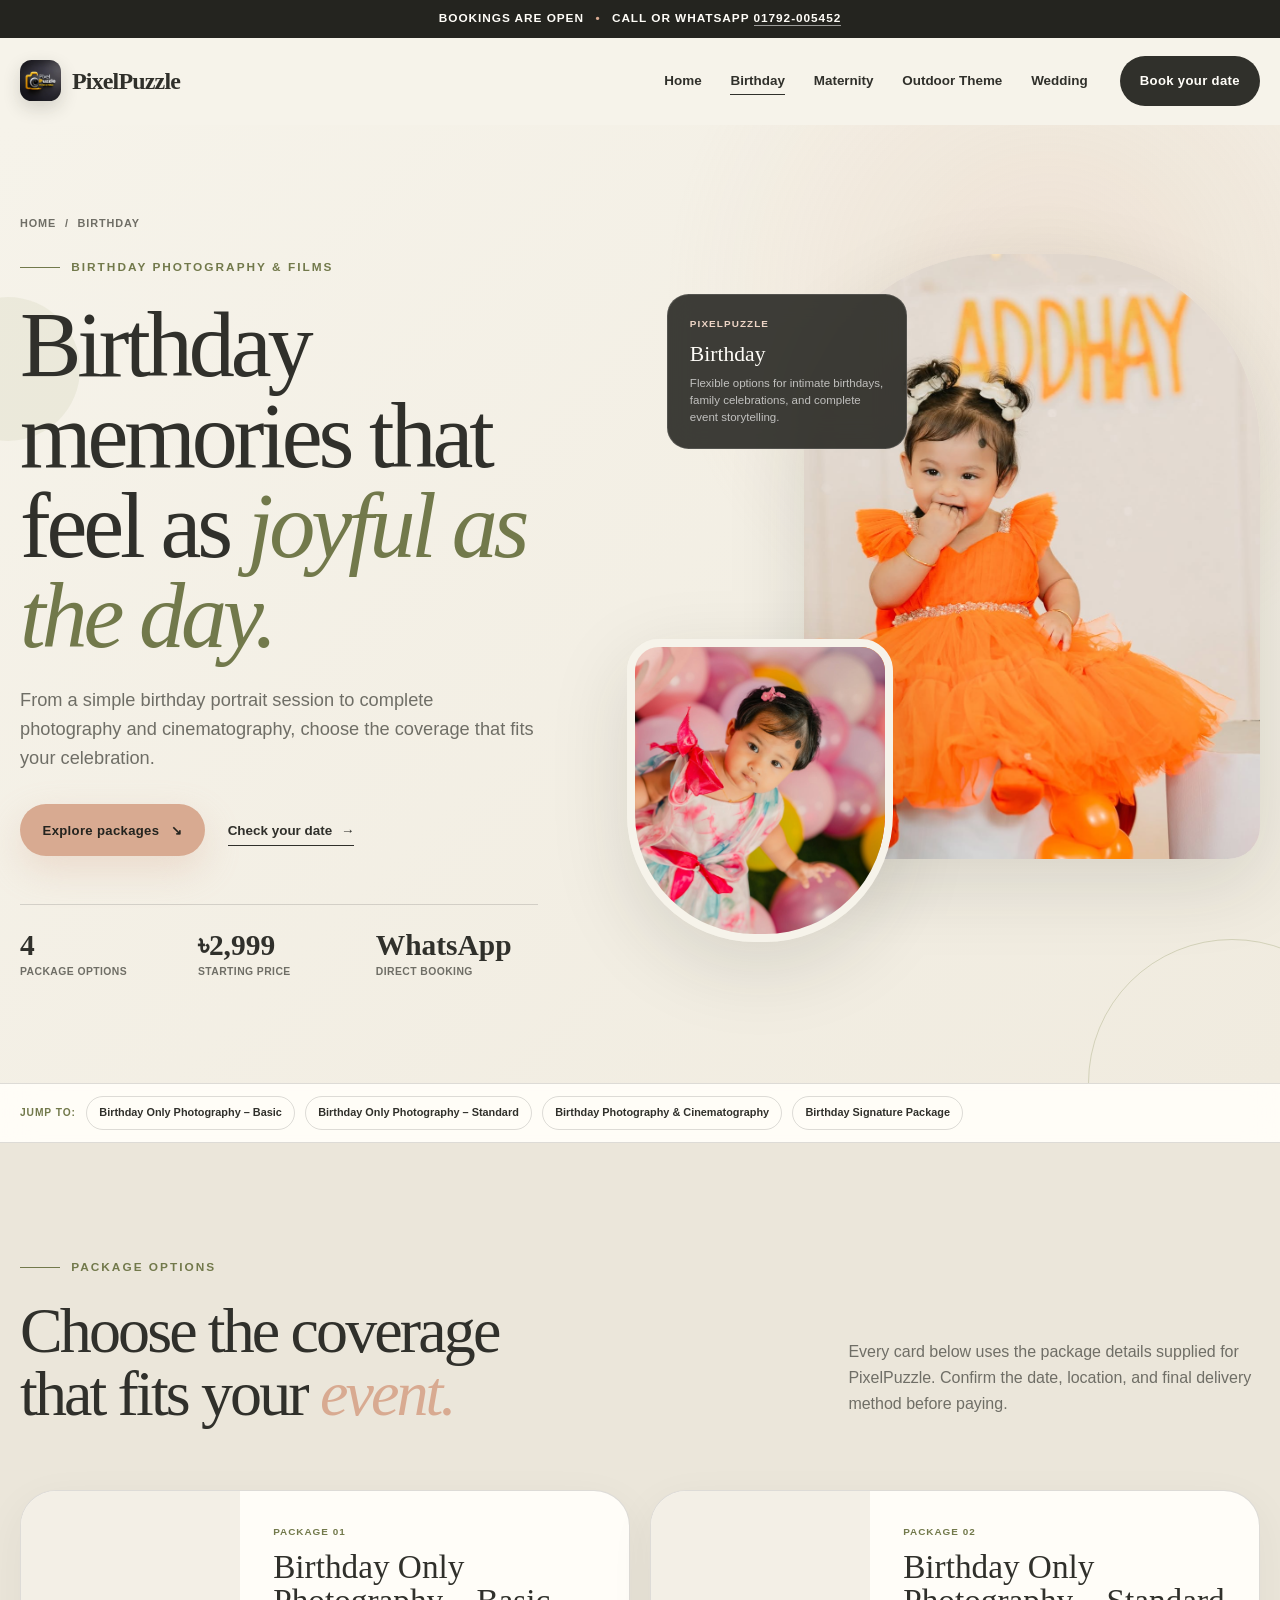
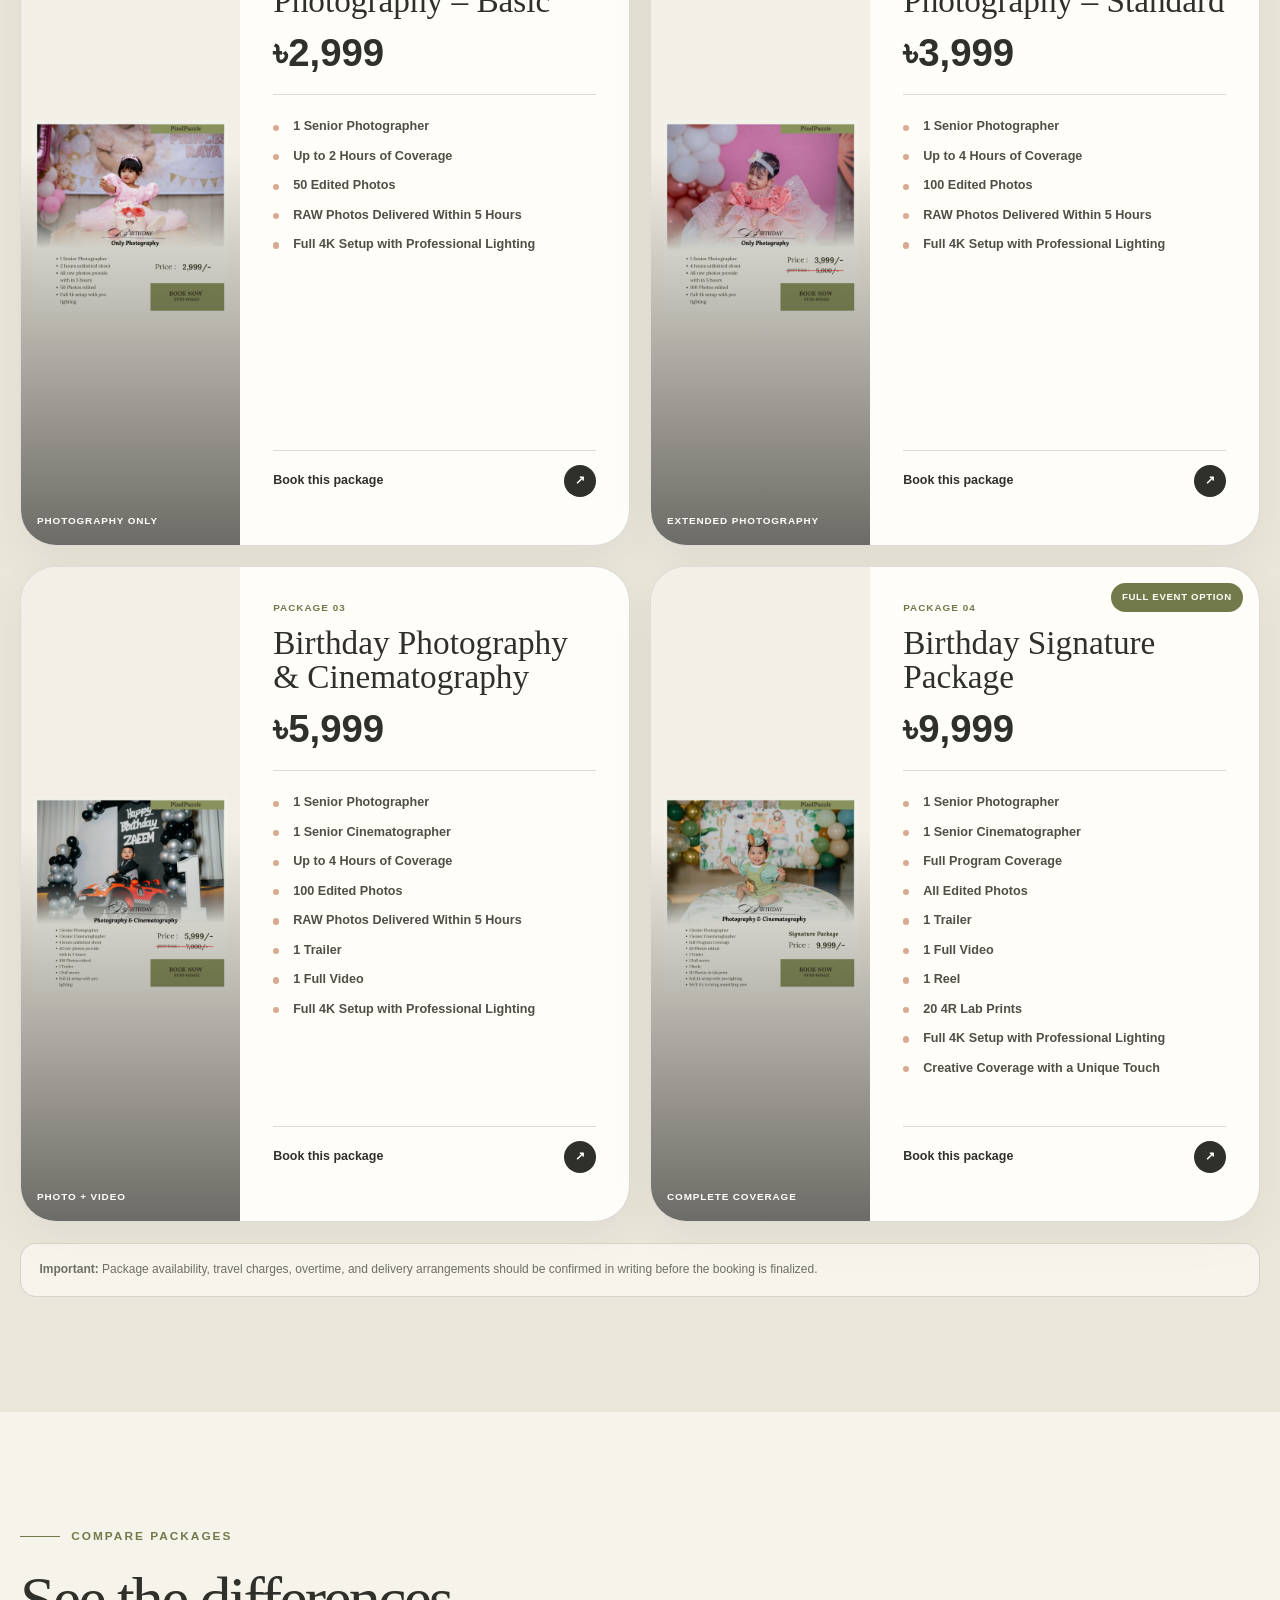
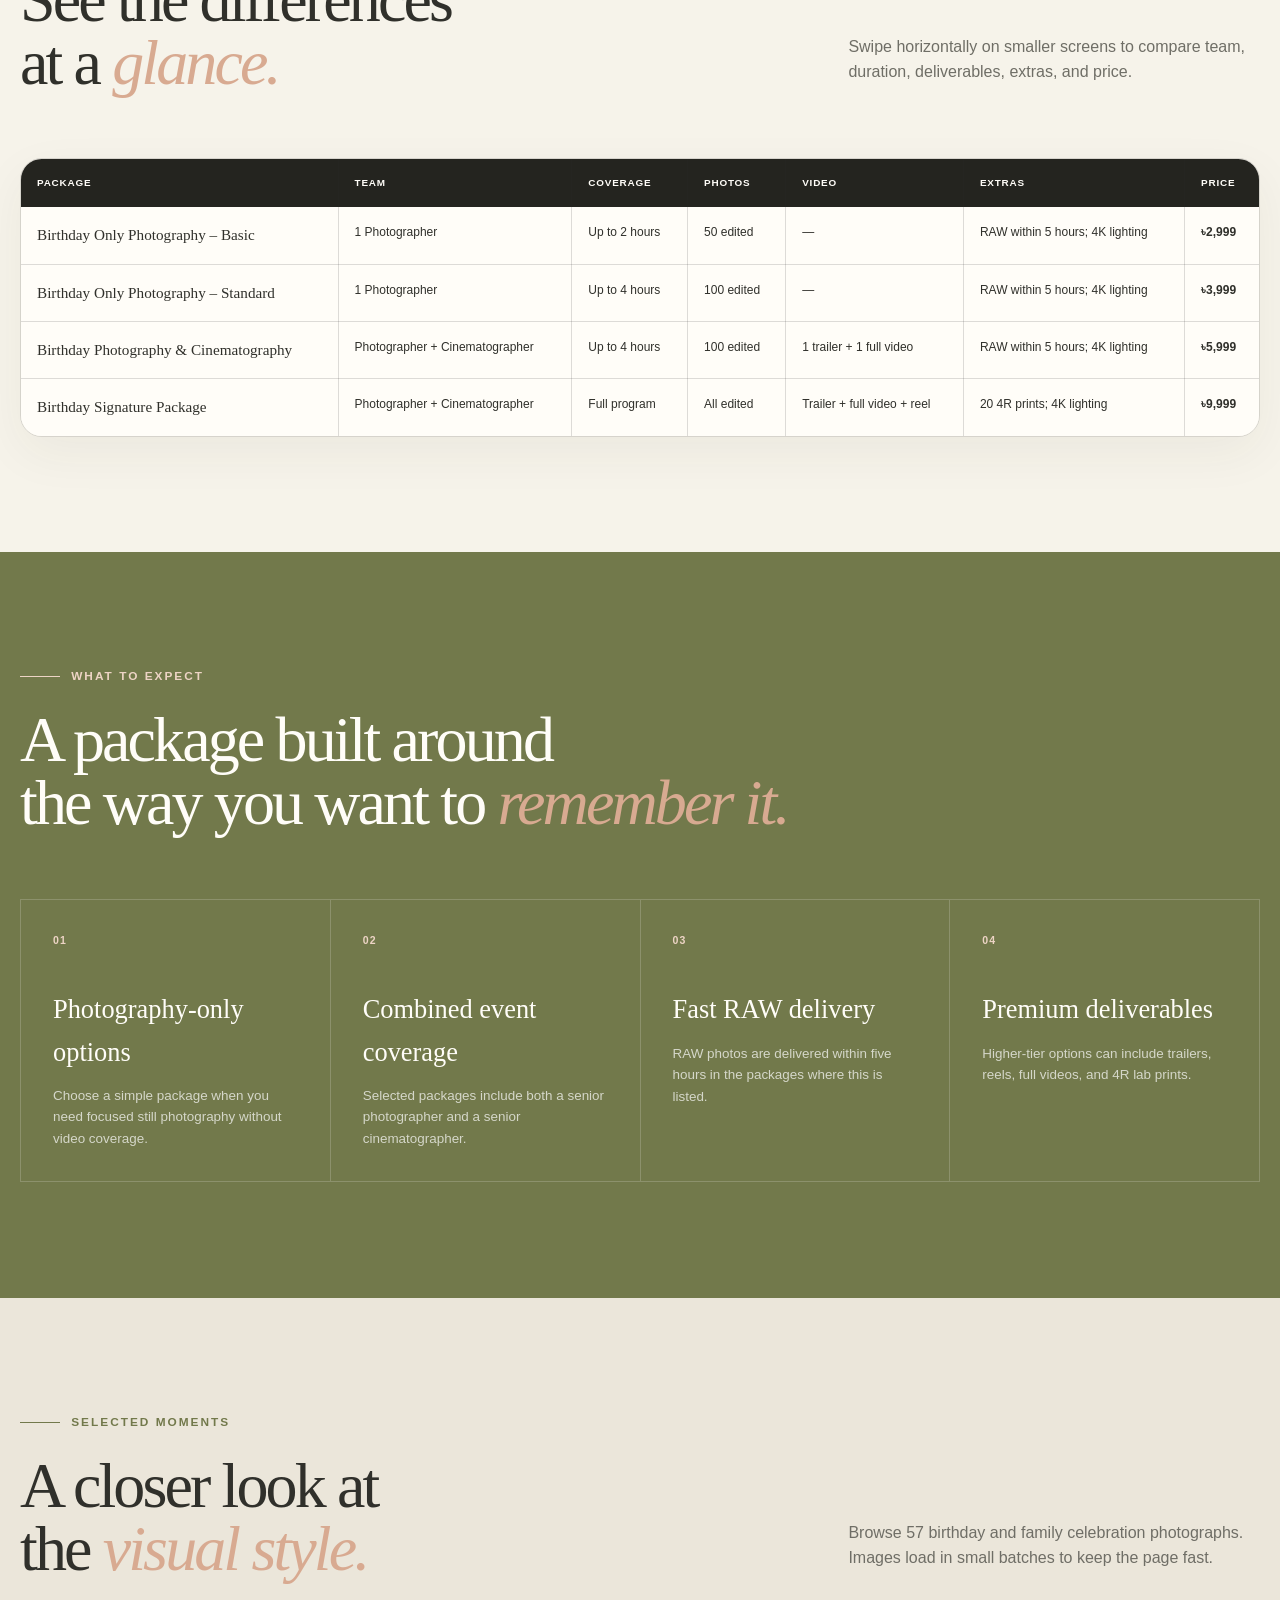
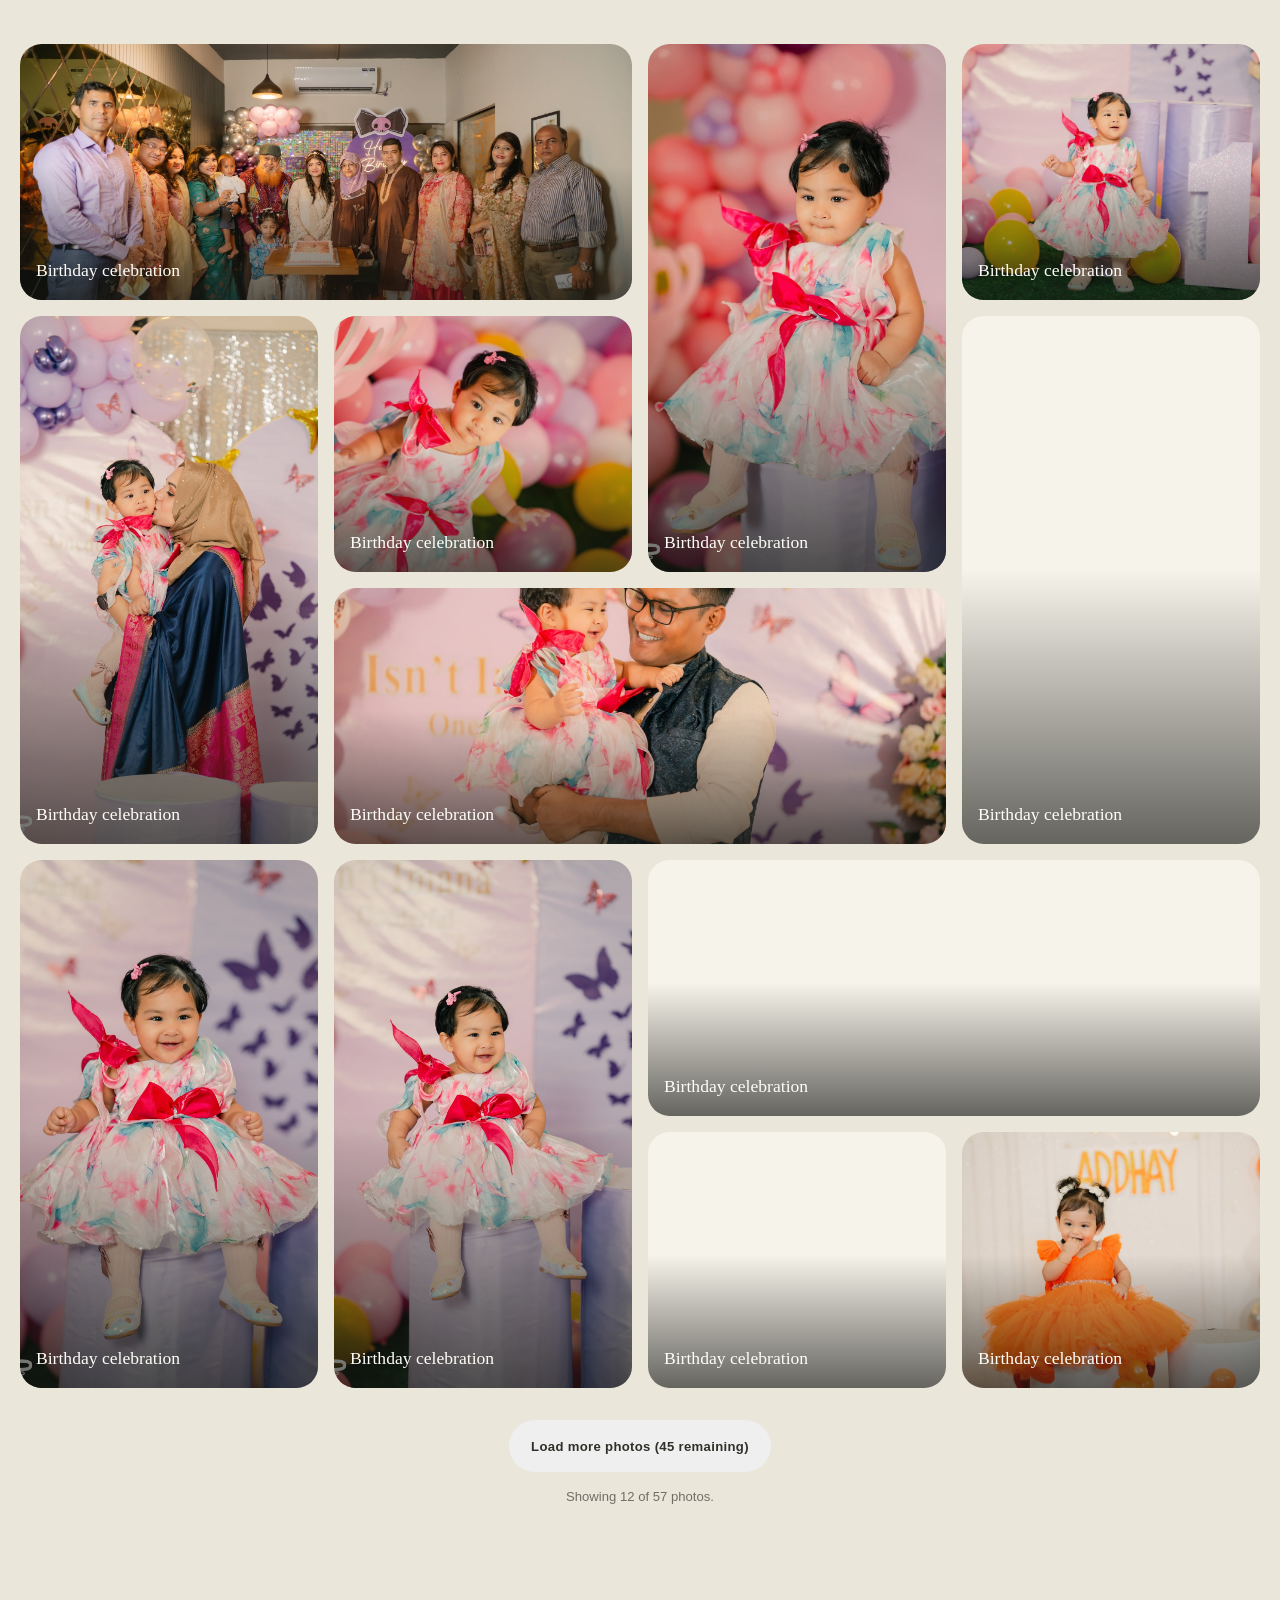
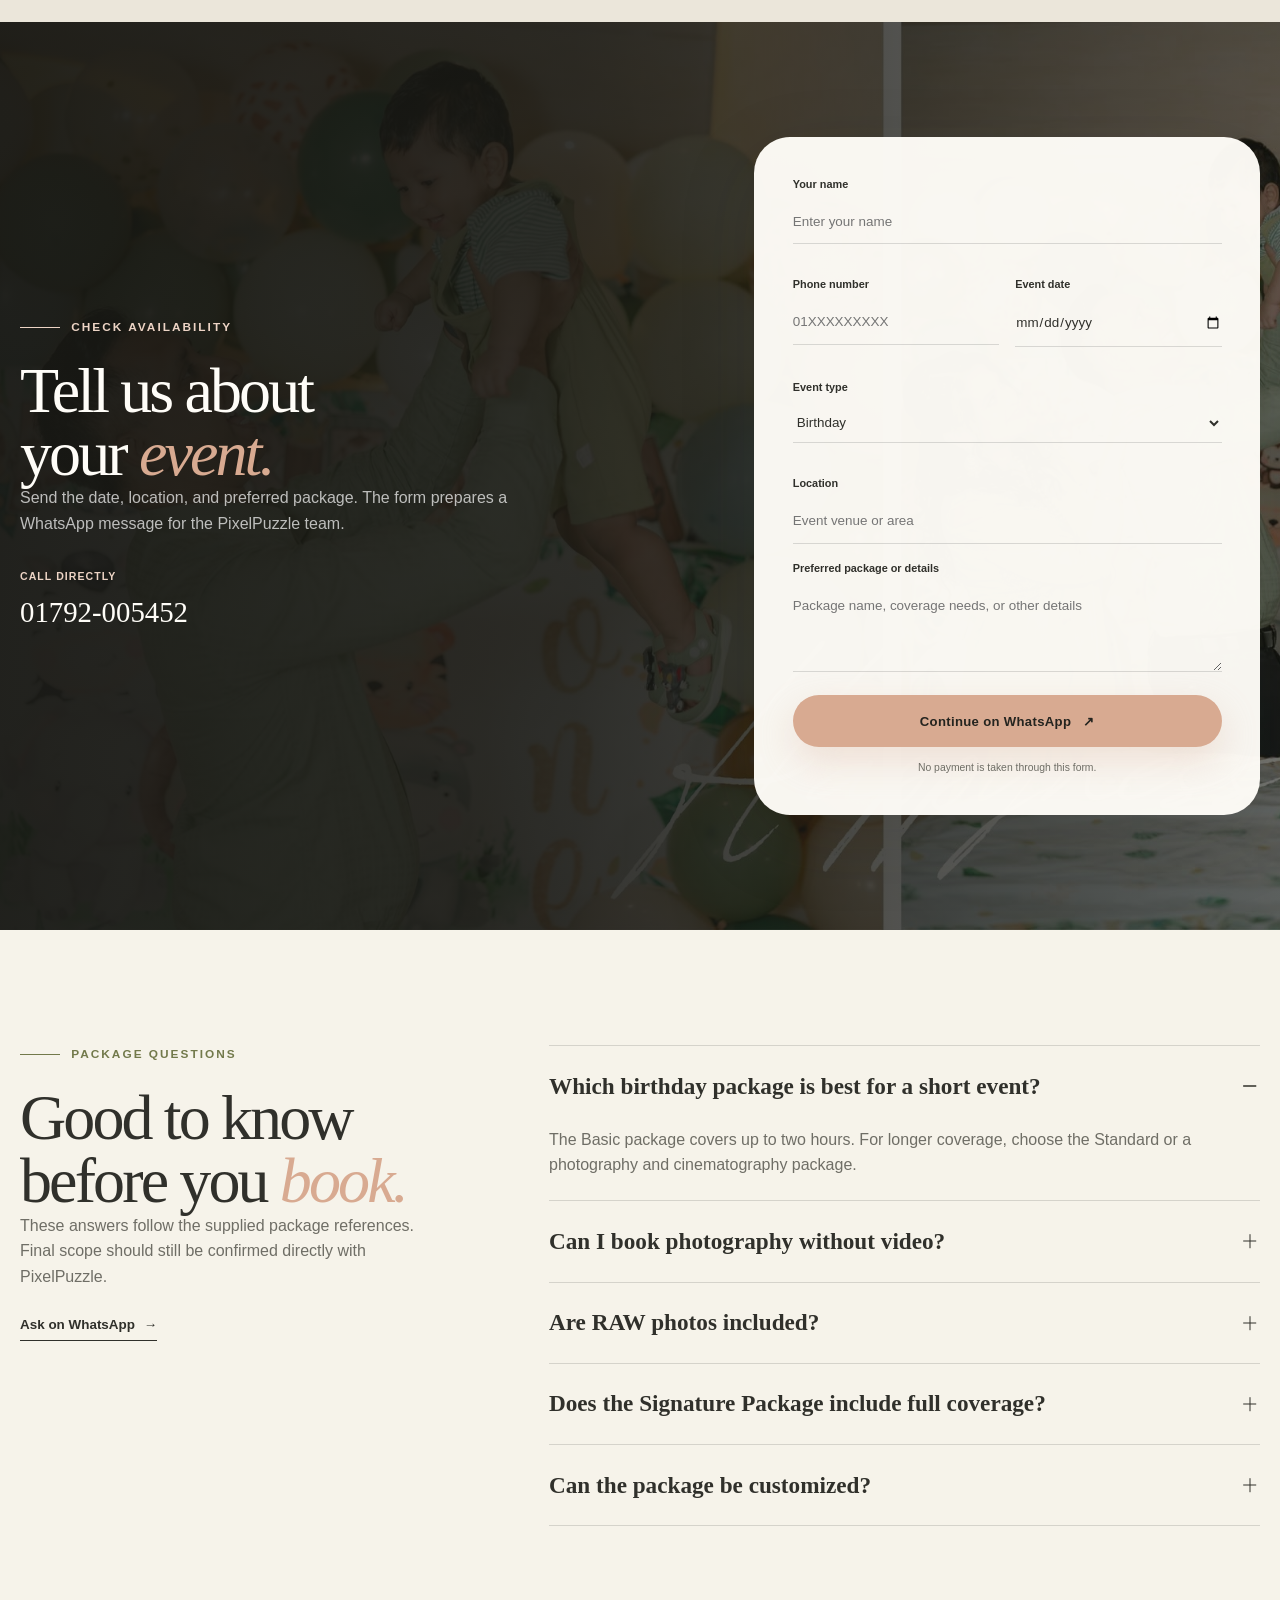
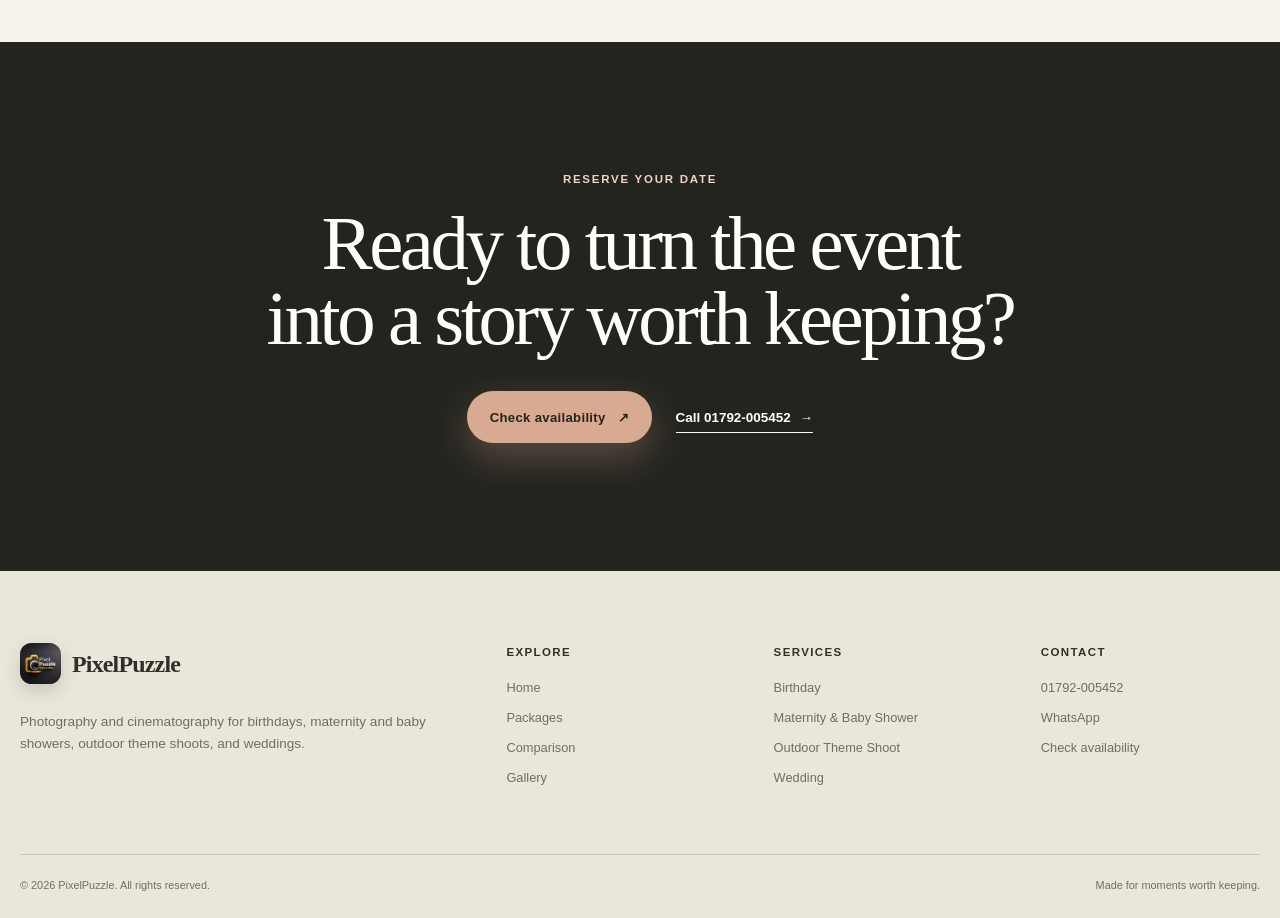
==== commit c3ad9789: "Add files via upload" ====
--- a/birthday-packages.html
+++ b/birthday-packages.html
@@ -1,20 +1,21 @@
-<!doctype html>
-<html lang="en" class="no-js">
+<!DOCTYPE html>
+
+<html class="no-js" lang="en">
 <head>
-  <meta charset="utf-8">
-  <meta name="viewport" content="width=device-width, initial-scale=1">
-  <meta name="description" content="Explore PixelPuzzle birthday photography and cinematography packages from ৳2,999, including photography-only and full event coverage options.">
-  <meta name="theme-color" content="#30302b">
-  <meta property="og:title" content="Birthday Photography Packages | PixelPuzzle">
-  <meta property="og:description" content="Explore PixelPuzzle birthday photography and cinematography packages from ৳2,999, including photography-only and full event coverage options.">
-  <meta property="og:type" content="website">
-  <meta property="og:image" content="assets/images/birthday-02.webp">
-  <title>Birthday Photography Packages | PixelPuzzle</title>
-  <link rel="icon" href="assets/favicon.svg" type="image/svg+xml">
-  <link rel="preload" href="assets/images/birthday-02.webp" as="image" type="image/webp">
-  <link rel="stylesheet" href="style.css">
-  <script>document.documentElement.classList.remove('no-js');</script>
-  <script type="application/ld+json">
+<meta charset="utf-8"/>
+<meta content="width=device-width, initial-scale=1" name="viewport"/>
+<meta content="Explore PixelPuzzle birthday photography and cinematography packages from ৳2,999, including photography-only and full event coverage options." name="description"/>
+<meta content="#30302b" name="theme-color"/>
+<meta content="Birthday Photography Packages | PixelPuzzle" property="og:title"/>
+<meta content="Explore PixelPuzzle birthday photography and cinematography packages from ৳2,999, including photography-only and full event coverage options." property="og:description"/>
+<meta content="website" property="og:type"/>
+<meta content="assets/images/photo_0082_2048x1365.jpg" property="og:image"/>
+<title>Birthday Photography Packages | PixelPuzzle</title>
+<link href="assets/images/photo_0002_1536x1536.jpg" rel="icon" type="image/jpeg"/>
+<link as="image" href="assets/images/photo_0082_2048x1365.jpg" rel="preload" type="image/jpeg"/>
+<link href="style.css" rel="stylesheet"/>
+<script>document.documentElement.classList.remove('no-js');</script>
+<script type="application/ld+json">
 {
   "@context": "https://schema.org",
   "@type": "Service",
@@ -60,300 +61,273 @@
   </script>
 </head>
 <body class="service-page service-page-birthday">
-  <a class="skip-link" href="#main-content">Skip to main content</a>
-
-  <div class="announcement-bar">
-    <p>Bookings are open <span aria-hidden="true">•</span> Call or WhatsApp <a href="tel:+8801792005452">01792-005452</a></p>
-  </div>
-
-  <header class="site-header" id="siteHeader">
-    <div class="container nav-shell">
-      <a class="brand" href="index.html" aria-label="PixelPuzzle home">
-        <span class="brand-mark" aria-hidden="true"><i></i><i></i><i></i><i></i></span>
-        <span class="brand-name">PixelPuzzle</span>
-      </a>
-      <nav class="desktop-nav" aria-label="Primary navigation">
-        <a href="index.html">Home</a>
-        <a href="birthday-packages.html" aria-current="page">Birthday</a>
-        <a href="maternity-baby-shower.html">Maternity</a>
-        <a href="outdoor-theme-shoot.html">Outdoor Theme</a>
-        <a href="wedding-packages.html">Wedding</a>
-      </nav>
-      <a class="button button-small header-cta" href="#booking">Book your date</a>
-      <button class="menu-toggle" id="menuToggle" type="button" aria-controls="mobileNav" aria-expanded="false" aria-label="Open navigation menu"><span></span><span></span></button>
-    </div>
-    <nav class="mobile-nav" id="mobileNav" aria-label="Mobile navigation">
-        <a href="index.html">Home</a>
-        <a href="birthday-packages.html" aria-current="page">Birthday</a>
-        <a href="maternity-baby-shower.html">Maternity</a>
-        <a href="outdoor-theme-shoot.html">Outdoor Theme</a>
-        <a href="wedding-packages.html">Wedding</a>
-        <a class="mobile-nav-cta" href="#booking">Book your date</a>
-    </nav>
-  </header>
-
-  <main id="main-content">
-    <section class="service-page-hero">
-      <div class="service-hero-shape service-hero-shape-one" aria-hidden="true"></div>
-      <div class="service-hero-shape service-hero-shape-two" aria-hidden="true"></div>
-      <div class="container service-page-grid">
-        <div class="service-hero-copy reveal">
-          <nav class="service-breadcrumb" aria-label="Breadcrumb"><a href="index.html">Home</a><span>/</span><span>Birthday</span></nav>
-          <p class="eyebrow"><span></span> Birthday photography &amp; films</p>
-          <h1>Birthday memories that feel as <em>joyful as the day.</em></h1>
-          <p class="service-hero-intro">From a simple birthday portrait session to complete photography and cinematography, choose the coverage that fits your celebration.</p>
-          <div class="hero-actions">
-            <a class="button button-primary" href="#packages">Explore packages <span aria-hidden="true">↘</span></a>
-            <a class="text-link" href="#booking">Check your date <span aria-hidden="true">→</span></a>
-          </div>
-          <div class="service-quick-facts">
-            <div><strong>4</strong><span>Package options</span></div>
-            <div><strong>৳2,999</strong><span>Starting price</span></div>
-            <div><strong>WhatsApp</strong><span>Direct booking</span></div>
-          </div>
-        </div>
-        <div class="service-hero-visual reveal delay-1">
-          <figure class="service-hero-photo-main"><img src="assets/images/birthday-02.webp" alt="Child in a pink birthday dress during a birthday photography session" fetchpriority="high"></figure>
-          <figure class="service-hero-photo-small"><img src="assets/images/birthday-03.webp" alt="Child sitting in a toy car at a birthday event" fetchpriority="high"></figure>
-          <div class="service-hero-card"><span>PixelPuzzle</span><strong>Birthday</strong><p>Flexible options for intimate birthdays, family celebrations, and complete event storytelling.</p></div>
-        </div>
-      </div>
-    </section>
-
-    <nav class="service-package-nav" aria-label="Package shortcuts">
-      <div class="container"><span>Jump to:</span><a href="#package-1">Birthday Only Photography – Basic</a><a href="#package-2">Birthday Only Photography – Standard</a><a href="#package-3">Birthday Photography &amp; Cinematography</a><a href="#package-4">Birthday Signature Package</a></div>
-    </nav>
-
-    <section class="section service-packages-section" id="packages">
-      <div class="container">
-        <div class="section-heading reveal">
-          <div><p class="eyebrow"><span></span> Package options</p><h2>Choose the coverage<br>that fits your <em>event.</em></h2></div>
-          <p>Every card below uses the package details supplied for PixelPuzzle. Confirm the date, location, and final delivery method before paying.</p>
-        </div>
-        <div class="service-package-grid">
-          <article id="package-1" class="service-package-card reveal">
-          
-          <div class="service-package-image">
-            <img src="assets/images/birthday-02.webp" alt="Birthday photography package for a child celebration" loading="lazy">
-            <span>Photography only</span>
-          </div>
-          <div class="service-package-content">
-            <div class="service-package-heading">
-              <p>Package 01</p>
-              <h3>Birthday Only Photography – Basic</h3>
-              <strong>৳2,999</strong>
-            </div>
-            <ul><li>1 Senior Photographer</li><li>Up to 2 Hours of Coverage</li><li>50 Edited Photos</li><li>RAW Photos Delivered Within 5 Hours</li><li>Full 4K Setup with Professional Lighting</li></ul>
-            <button class="package-button" type="button" data-package="Birthday Only Photography – Basic — ৳2,999">Book this package <span aria-hidden="true">↗</span></button>
-          </div>
-        </article>
-<article id="package-2" class="service-package-card reveal delay-1">
-          
-          <div class="service-package-image">
-            <img src="assets/images/birthday-01.webp" alt="First birthday portrait photography" loading="lazy">
-            <span>Extended photography</span>
-          </div>
-          <div class="service-package-content">
-            <div class="service-package-heading">
-              <p>Package 02</p>
-              <h3>Birthday Only Photography – Standard</h3>
-              <strong>৳3,999</strong>
-            </div>
-            <ul><li>1 Senior Photographer</li><li>Up to 4 Hours of Coverage</li><li>100 Edited Photos</li><li>RAW Photos Delivered Within 5 Hours</li><li>Full 4K Setup with Professional Lighting</li></ul>
-            <button class="package-button" type="button" data-package="Birthday Only Photography – Standard — ৳3,999">Book this package <span aria-hidden="true">↗</span></button>
-          </div>
-        </article>
-<article id="package-3" class="service-package-card reveal">
-          
-          <div class="service-package-image">
-            <img src="assets/images/birthday-03.webp" alt="Birthday photography and cinematography coverage" loading="lazy">
-            <span>Photo + video</span>
-          </div>
-          <div class="service-package-content">
-            <div class="service-package-heading">
-              <p>Package 03</p>
-              <h3>Birthday Photography &amp; Cinematography</h3>
-              <strong>৳5,999</strong>
-            </div>
-            <ul><li>1 Senior Photographer</li><li>1 Senior Cinematographer</li><li>Up to 4 Hours of Coverage</li><li>100 Edited Photos</li><li>RAW Photos Delivered Within 5 Hours</li><li>1 Trailer</li><li>1 Full Video</li><li>Full 4K Setup with Professional Lighting</li></ul>
-            <button class="package-button" type="button" data-package="Birthday Photography &amp; Cinematography — ৳5,999">Book this package <span aria-hidden="true">↗</span></button>
-          </div>
-        </article>
-<article id="package-4" class="service-package-card reveal delay-1">
-          <span class="service-package-badge">Full event option</span>
-          <div class="service-package-image">
-            <img src="assets/images/birthday-01.webp" alt="Complete birthday photography and cinematography package" loading="lazy">
-            <span>Complete coverage</span>
-          </div>
-          <div class="service-package-content">
-            <div class="service-package-heading">
-              <p>Package 04</p>
-              <h3>Birthday Signature Package</h3>
-              <strong>৳9,999</strong>
-            </div>
-            <ul><li>1 Senior Photographer</li><li>1 Senior Cinematographer</li><li>Full Program Coverage</li><li>All Edited Photos</li><li>1 Trailer</li><li>1 Full Video</li><li>1 Reel</li><li>20 4R Lab Prints</li><li>Full 4K Setup with Professional Lighting</li><li>Creative Coverage with a Unique Touch</li></ul>
-            <button class="package-button" type="button" data-package="Birthday Signature Package — ৳9,999">Book this package <span aria-hidden="true">↗</span></button>
-          </div>
-        </article>
-        </div>
-        <p class="package-disclaimer reveal"><strong>Important:</strong> Package availability, travel charges, overtime, and delivery arrangements should be confirmed in writing before the booking is finalized.</p>
-      </div>
-    </section>
-
-    <section class="section comparison-section" id="compare">
-      <div class="container">
-        <div class="section-heading reveal">
-          <div><p class="eyebrow"><span></span> Compare packages</p><h2>See the differences<br>at a <em>glance.</em></h2></div>
-          <p>Swipe horizontally on smaller screens to compare team, duration, deliverables, extras, and price.</p>
-        </div>
-        <div class="comparison-wrap reveal" tabindex="0" aria-label="Scrollable package comparison table">
-          <table class="comparison-table">
-            <thead><tr><th>Package</th><th>Team</th><th>Coverage</th><th>Photos</th><th>Video</th><th>Extras</th><th>Price</th></tr></thead>
-            <tbody><tr>
-          <th scope="row">Birthday Only Photography – Basic</th>
-          <td>1 Photographer</td>
-          <td>Up to 2 hours</td>
-          <td>50 edited</td>
-          <td>—</td>
-          <td>RAW within 5 hours; 4K lighting</td>
-          <td><strong>৳2,999</strong></td>
-        </tr>
+<a class="skip-link" href="#main-content">Skip to main content</a>
+<div class="announcement-bar">
+<p>Bookings are open <span aria-hidden="true">•</span> Call or WhatsApp <a href="tel:+8801792005452">01792-005452</a></p>
+</div>
+<header class="site-header" id="siteHeader">
+<div class="container nav-shell">
+<a aria-label="PixelPuzzle home" class="brand" href="index.html">
+<img alt="" aria-hidden="true" class="brand-logo-image" height="48" src="assets/images/photo_0002_1536x1536.jpg" width="48"/>
+<span class="brand-name">PixelPuzzle</span>
+</a>
+<nav aria-label="Primary navigation" class="desktop-nav">
+<a href="index.html">Home</a>
+<a aria-current="page" href="birthday-packages.html">Birthday</a>
+<a href="maternity-baby-shower.html">Maternity</a>
+<a href="outdoor-theme-shoot.html">Outdoor Theme</a>
+<a href="wedding-packages.html">Wedding</a>
+</nav>
+<a class="button button-small header-cta" href="#booking">Book your date</a>
+<button aria-controls="mobileNav" aria-expanded="false" aria-label="Open navigation menu" class="menu-toggle" id="menuToggle" type="button"><span></span><span></span></button>
+</div>
+<nav aria-label="Mobile navigation" class="mobile-nav" id="mobileNav">
+<a href="index.html">Home</a>
+<a aria-current="page" href="birthday-packages.html">Birthday</a>
+<a href="maternity-baby-shower.html">Maternity</a>
+<a href="outdoor-theme-shoot.html">Outdoor Theme</a>
+<a href="wedding-packages.html">Wedding</a>
+<a class="mobile-nav-cta" href="#booking">Book your date</a>
+</nav>
+</header>
+<main id="main-content">
+<section class="service-page-hero">
+<div aria-hidden="true" class="service-hero-shape service-hero-shape-one"></div>
+<div aria-hidden="true" class="service-hero-shape service-hero-shape-two"></div>
+<div class="container service-page-grid">
+<div class="service-hero-copy reveal">
+<nav aria-label="Breadcrumb" class="service-breadcrumb"><a href="index.html">Home</a><span>/</span><span>Birthday</span></nav>
+<p class="eyebrow"><span></span> Birthday photography &amp; films</p>
+<h1>Birthday memories that feel as <em>joyful as the day.</em></h1>
+<p class="service-hero-intro">From a simple birthday portrait session to complete photography and cinematography, choose the coverage that fits your celebration.</p>
+<div class="hero-actions">
+<a class="button button-primary" href="#packages">Explore packages <span aria-hidden="true">↘</span></a>
+<a class="text-link" href="#booking">Check your date <span aria-hidden="true">→</span></a>
+</div>
+<div class="service-quick-facts">
+<div><strong>4</strong><span>Package options</span></div>
+<div><strong>৳2,999</strong><span>Starting price</span></div>
+<div><strong>WhatsApp</strong><span>Direct booking</span></div>
+</div>
+</div>
+<div class="service-hero-visual reveal delay-1">
+<figure class="service-hero-photo-main"><img alt="Birthday photography session with an orange dress" fetchpriority="high" height="1365" src="assets/images/photo_0082_2048x1365.jpg" width="2048"/></figure>
+<figure class="service-hero-photo-small"><img alt="Pink birthday portrait with balloons" fetchpriority="high" height="1365" src="assets/images/photo_0068_2048x1365.jpg" width="2048"/></figure>
+<div class="service-hero-card"><span>PixelPuzzle</span><strong>Birthday</strong><p>Flexible options for intimate birthdays, family celebrations, and complete event storytelling.</p></div>
+</div>
+</div>
+</section>
+<nav aria-label="Package shortcuts" class="service-package-nav">
+<div class="container"><span>Jump to:</span><a href="#package-1">Birthday Only Photography – Basic</a><a href="#package-2">Birthday Only Photography – Standard</a><a href="#package-3">Birthday Photography &amp; Cinematography</a><a href="#package-4">Birthday Signature Package</a></div>
+</nav>
+<section class="section service-packages-section" id="packages">
+<div class="container">
+<div class="section-heading reveal">
+<div><p class="eyebrow"><span></span> Package options</p><h2>Choose the coverage<br/>that fits your <em>event.</em></h2></div>
+<p>Every card below uses the package details supplied for PixelPuzzle. Confirm the date, location, and final delivery method before paying.</p>
+</div>
+<div class="service-package-grid">
+<article class="service-package-card reveal" id="package-1">
+<div class="service-package-image">
+<img alt="Birthday Only Photography Basic rate card" decoding="async" height="2048" loading="lazy" src="assets/images/photo_0062_2048x2048.jpg" width="2048"/>
+<span>Photography only</span>
+</div>
+<div class="service-package-content">
+<div class="service-package-heading">
+<p>Package 01</p>
+<h3>Birthday Only Photography – Basic</h3>
+<strong>৳2,999</strong>
+</div>
+<ul><li>1 Senior Photographer</li><li>Up to 2 Hours of Coverage</li><li>50 Edited Photos</li><li>RAW Photos Delivered Within 5 Hours</li><li>Full 4K Setup with Professional Lighting</li></ul>
+<button class="package-button" data-package="Birthday Only Photography – Basic — ৳2,999" type="button">Book this package <span aria-hidden="true">↗</span></button>
+</div>
+</article>
+<article class="service-package-card reveal delay-1" id="package-2">
+<div class="service-package-image">
+<img alt="Birthday Only Photography Standard rate card" decoding="async" height="2048" loading="lazy" src="assets/images/photo_0057_2048x2048.jpg" width="2048"/>
+<span>Extended photography</span>
+</div>
+<div class="service-package-content">
+<div class="service-package-heading">
+<p>Package 02</p>
+<h3>Birthday Only Photography – Standard</h3>
+<strong>৳3,999</strong>
+</div>
+<ul><li>1 Senior Photographer</li><li>Up to 4 Hours of Coverage</li><li>100 Edited Photos</li><li>RAW Photos Delivered Within 5 Hours</li><li>Full 4K Setup with Professional Lighting</li></ul>
+<button class="package-button" data-package="Birthday Only Photography – Standard — ৳3,999" type="button">Book this package <span aria-hidden="true">↗</span></button>
+</div>
+</article>
+<article class="service-package-card reveal" id="package-3">
+<div class="service-package-image">
+<img alt="Birthday Photography and Cinematography rate card" decoding="async" height="2048" loading="lazy" src="assets/images/photo_0063_2048x2048.jpg" width="2048"/>
+<span>Photo + video</span>
+</div>
+<div class="service-package-content">
+<div class="service-package-heading">
+<p>Package 03</p>
+<h3>Birthday Photography &amp; Cinematography</h3>
+<strong>৳5,999</strong>
+</div>
+<ul><li>1 Senior Photographer</li><li>1 Senior Cinematographer</li><li>Up to 4 Hours of Coverage</li><li>100 Edited Photos</li><li>RAW Photos Delivered Within 5 Hours</li><li>1 Trailer</li><li>1 Full Video</li><li>Full 4K Setup with Professional Lighting</li></ul>
+<button class="package-button" data-package="Birthday Photography &amp; Cinematography — ৳5,999" type="button">Book this package <span aria-hidden="true">↗</span></button>
+</div>
+</article>
+<article class="service-package-card reveal delay-1" id="package-4">
+<span class="service-package-badge">Full event option</span>
+<div class="service-package-image">
+<img alt="Birthday Signature Package rate card" decoding="async" height="2048" loading="lazy" src="assets/images/photo_0064_2048x2048.jpg" width="2048"/>
+<span>Complete coverage</span>
+</div>
+<div class="service-package-content">
+<div class="service-package-heading">
+<p>Package 04</p>
+<h3>Birthday Signature Package</h3>
+<strong>৳9,999</strong>
+</div>
+<ul><li>1 Senior Photographer</li><li>1 Senior Cinematographer</li><li>Full Program Coverage</li><li>All Edited Photos</li><li>1 Trailer</li><li>1 Full Video</li><li>1 Reel</li><li>20 4R Lab Prints</li><li>Full 4K Setup with Professional Lighting</li><li>Creative Coverage with a Unique Touch</li></ul>
+<button class="package-button" data-package="Birthday Signature Package — ৳9,999" type="button">Book this package <span aria-hidden="true">↗</span></button>
+</div>
+</article>
+</div>
+<p class="package-disclaimer reveal"><strong>Important:</strong> Package availability, travel charges, overtime, and delivery arrangements should be confirmed in writing before the booking is finalized.</p>
+</div>
+</section>
+<section class="section comparison-section" id="compare">
+<div class="container">
+<div class="section-heading reveal">
+<div><p class="eyebrow"><span></span> Compare packages</p><h2>See the differences<br/>at a <em>glance.</em></h2></div>
+<p>Swipe horizontally on smaller screens to compare team, duration, deliverables, extras, and price.</p>
+</div>
+<div aria-label="Scrollable package comparison table" class="comparison-wrap reveal" tabindex="0">
+<table class="comparison-table">
+<thead><tr><th>Package</th><th>Team</th><th>Coverage</th><th>Photos</th><th>Video</th><th>Extras</th><th>Price</th></tr></thead>
+<tbody><tr>
+<th scope="row">Birthday Only Photography – Basic</th>
+<td>1 Photographer</td>
+<td>Up to 2 hours</td>
+<td>50 edited</td>
+<td>—</td>
+<td>RAW within 5 hours; 4K lighting</td>
+<td><strong>৳2,999</strong></td>
+</tr>
 <tr>
-          <th scope="row">Birthday Only Photography – Standard</th>
-          <td>1 Photographer</td>
-          <td>Up to 4 hours</td>
-          <td>100 edited</td>
-          <td>—</td>
-          <td>RAW within 5 hours; 4K lighting</td>
-          <td><strong>৳3,999</strong></td>
-        </tr>
+<th scope="row">Birthday Only Photography – Standard</th>
+<td>1 Photographer</td>
+<td>Up to 4 hours</td>
+<td>100 edited</td>
+<td>—</td>
+<td>RAW within 5 hours; 4K lighting</td>
+<td><strong>৳3,999</strong></td>
+</tr>
 <tr>
-          <th scope="row">Birthday Photography &amp; Cinematography</th>
-          <td>Photographer + Cinematographer</td>
-          <td>Up to 4 hours</td>
-          <td>100 edited</td>
-          <td>1 trailer + 1 full video</td>
-          <td>RAW within 5 hours; 4K lighting</td>
-          <td><strong>৳5,999</strong></td>
-        </tr>
+<th scope="row">Birthday Photography &amp; Cinematography</th>
+<td>Photographer + Cinematographer</td>
+<td>Up to 4 hours</td>
+<td>100 edited</td>
+<td>1 trailer + 1 full video</td>
+<td>RAW within 5 hours; 4K lighting</td>
+<td><strong>৳5,999</strong></td>
+</tr>
 <tr>
-          <th scope="row">Birthday Signature Package</th>
-          <td>Photographer + Cinematographer</td>
-          <td>Full program</td>
-          <td>All edited</td>
-          <td>Trailer + full video + reel</td>
-          <td>20 4R prints; 4K lighting</td>
-          <td><strong>৳9,999</strong></td>
-        </tr></tbody>
-          </table>
-        </div>
-      </div>
-    </section>
-
-    <section class="section benefits-section service-benefits">
-      <div class="container">
-        <div class="benefits-heading reveal"><p class="eyebrow eyebrow-light"><span></span> What to expect</p><h2>A package built around<br>the way you want to <em>remember it.</em></h2></div>
-        <div class="benefit-grid"><article class="benefit-card reveal"><span>01</span><h3>Photography-only options</h3><p>Choose a simple package when you need focused still photography without video coverage.</p></article><article class="benefit-card reveal delay-1"><span>02</span><h3>Combined event coverage</h3><p>Selected packages include both a senior photographer and a senior cinematographer.</p></article><article class="benefit-card reveal delay-2"><span>03</span><h3>Fast RAW delivery</h3><p>RAW photos are delivered within five hours in the packages where this is listed.</p></article><article class="benefit-card reveal"><span>04</span><h3>Premium deliverables</h3><p>Higher-tier options can include trailers, reels, full videos, and 4R lab prints.</p></article></div>
-      </div>
-    </section>
-
-    <section class="section service-gallery-section" id="gallery">
-      <div class="container">
-        <div class="section-heading reveal">
-          <div><p class="eyebrow"><span></span> Selected moments</p><h2>A closer look at<br>the <em>visual style.</em></h2></div>
-          <p>These images are drawn from the current PixelPuzzle website asset collection for this service category.</p>
-        </div>
-        <div class="service-gallery-grid"><figure class="service-gallery-item service-gallery-tall reveal">
-          <img src="assets/images/birthday-01.webp" alt="First birthday portrait" loading="lazy">
-          <figcaption>First birthday portrait</figcaption>
-        </figure>
-<figure class="service-gallery-item service-gallery-wide reveal delay-1">
-          <img src="assets/images/birthday-02.webp" alt="Birthday celebration in a pink dress" loading="lazy">
-          <figcaption>Birthday celebration in a pink dress</figcaption>
-        </figure>
-<figure class="service-gallery-item  reveal delay-2">
-          <img src="assets/images/birthday-03.webp" alt="Birthday child in a toy car" loading="lazy">
-          <figcaption>Birthday child in a toy car</figcaption>
-        </figure></div>
-      </div>
-    </section>
-
-    <section class="booking-section" id="booking">
-      <div class="booking-image" aria-hidden="true"><img src="assets/images/birthday-02.webp" alt="" loading="lazy"></div>
-      <div class="booking-shade" aria-hidden="true"></div>
-      <div class="container booking-layout">
-        <div class="booking-copy reveal">
-          <p class="eyebrow eyebrow-light"><span></span> Check availability</p>
-          <h2>Tell us about<br>your <em>event.</em></h2>
-          <p>Send the date, location, and preferred package. The form prepares a WhatsApp message for the PixelPuzzle team.</p>
-          <a class="booking-phone" href="tel:+8801792005452"><span>Call directly</span><strong>01792-005452</strong></a>
-        </div>
-        <form class="booking-form reveal delay-1" id="bookingForm" novalidate>
-          <div class="form-row"><label for="fullName">Your name</label><input id="fullName" name="fullName" type="text" autocomplete="name" placeholder="Enter your name" required><small class="field-error" data-error-for="fullName"></small></div>
-          <div class="form-grid-two">
-            <div class="form-row"><label for="phone">Phone number</label><input id="phone" name="phone" type="tel" autocomplete="tel" inputmode="tel" placeholder="01XXXXXXXXX" required><small class="field-error" data-error-for="phone"></small></div>
-            <div class="form-row"><label for="eventDate">Event date</label><input id="eventDate" name="eventDate" type="date" required><small class="field-error" data-error-for="eventDate"></small></div>
-          </div>
-          <div class="form-row"><label for="eventType">Event type</label><select id="eventType" name="eventType" required><option value="">Choose an event</option><option selected>Birthday</option><option>Maternity & Baby Shower</option><option>Outdoor Theme Shoot</option><option>Wedding</option></select><small class="field-error" data-error-for="eventType"></small></div>
-          <div class="form-row"><label for="eventLocation">Location</label><input id="eventLocation" name="eventLocation" type="text" autocomplete="street-address" placeholder="Event venue or area"></div>
-          <div class="form-row"><label for="message">Preferred package or details</label><textarea id="message" name="message" rows="3" placeholder="Package name, coverage needs, or other details"></textarea></div>
-          <button class="button button-primary button-full" type="submit">Continue on WhatsApp <span aria-hidden="true">↗</span></button>
-          <p class="form-note">No payment is taken through this form.</p>
-        </form>
-      </div>
-    </section>
-
-    <section class="section faq-section" id="faq">
-      <div class="container faq-layout">
-        <div class="faq-heading reveal">
-          <p class="eyebrow"><span></span> Package questions</p>
-          <h2>Good to know<br>before you <em>book.</em></h2>
-          <p>These answers follow the supplied package references. Final scope should still be confirmed directly with PixelPuzzle.</p>
-          <a class="text-link dark-link" href="https://wa.me/8801792005452?text=Hello%20PixelPuzzle%2C%20I%20have%20a%20question%20about%20your%20Birthday%20packages." target="_blank" rel="noopener">Ask on WhatsApp <span aria-hidden="true">→</span></a>
-        </div>
-        <div class="faq-list reveal delay-1"><article class="faq-item">
-          <h3><button type="button" aria-expanded="true"><span>Which birthday package is best for a short event?</span><i aria-hidden="true"></i></button></h3>
-          <div class="faq-answer"><p>The Basic package covers up to two hours. For longer coverage, choose the Standard or a photography and cinematography package.</p></div>
-        </article>
+<th scope="row">Birthday Signature Package</th>
+<td>Photographer + Cinematographer</td>
+<td>Full program</td>
+<td>All edited</td>
+<td>Trailer + full video + reel</td>
+<td>20 4R prints; 4K lighting</td>
+<td><strong>৳9,999</strong></td>
+</tr></tbody>
+</table>
+</div>
+</div>
+</section>
+<section class="section benefits-section service-benefits">
+<div class="container">
+<div class="benefits-heading reveal"><p class="eyebrow eyebrow-light"><span></span> What to expect</p><h2>A package built around<br/>the way you want to <em>remember it.</em></h2></div>
+<div class="benefit-grid"><article class="benefit-card reveal"><span>01</span><h3>Photography-only options</h3><p>Choose a simple package when you need focused still photography without video coverage.</p></article><article class="benefit-card reveal delay-1"><span>02</span><h3>Combined event coverage</h3><p>Selected packages include both a senior photographer and a senior cinematographer.</p></article><article class="benefit-card reveal delay-2"><span>03</span><h3>Fast RAW delivery</h3><p>RAW photos are delivered within five hours in the packages where this is listed.</p></article><article class="benefit-card reveal"><span>04</span><h3>Premium deliverables</h3><p>Higher-tier options can include trailers, reels, full videos, and 4R lab prints.</p></article></div>
+</div>
+</section>
+<section class="section service-gallery-section" id="gallery">
+<div class="container">
+<div class="section-heading reveal">
+<div><p class="eyebrow"><span></span> Selected moments</p><h2>A closer look at<br/>the <em>visual style.</em></h2></div>
+<p>Browse 57 birthday and family celebration photographs. Images load in small batches to keep the page fast.</p>
+</div>
+<div aria-live="polite" class="service-gallery-grid" data-gallery-set="birthday" data-gallery-step="12"><noscript><p>Please enable JavaScript to view the full photography gallery.</p></noscript></div><button class="button button-outline-dark gallery-load-more" data-gallery-load="birthday" type="button">Load more photos</button><p class="gallery-count" data-gallery-count="birthday">Showing selected images from 57 birthday and family celebration photographs.</p>
+</div>
+</section>
+<section class="booking-section" id="booking">
+<div aria-hidden="true" class="booking-image"><img alt="" decoding="async" height="1152" loading="lazy" src="assets/images/photo_0126_2048x1152.jpg" width="2048"/></div>
+<div aria-hidden="true" class="booking-shade"></div>
+<div class="container booking-layout">
+<div class="booking-copy reveal">
+<p class="eyebrow eyebrow-light"><span></span> Check availability</p>
+<h2>Tell us about<br/>your <em>event.</em></h2>
+<p>Send the date, location, and preferred package. The form prepares a WhatsApp message for the PixelPuzzle team.</p>
+<a class="booking-phone" href="tel:+8801792005452"><span>Call directly</span><strong>01792-005452</strong></a>
+</div>
+<form class="booking-form reveal delay-1" id="bookingForm" novalidate="">
+<div class="form-row"><label for="fullName">Your name</label><input autocomplete="name" id="fullName" name="fullName" placeholder="Enter your name" required="" type="text"/><small class="field-error" data-error-for="fullName"></small></div>
+<div class="form-grid-two">
+<div class="form-row"><label for="phone">Phone number</label><input autocomplete="tel" id="phone" inputmode="tel" name="phone" placeholder="01XXXXXXXXX" required="" type="tel"/><small class="field-error" data-error-for="phone"></small></div>
+<div class="form-row"><label for="eventDate">Event date</label><input id="eventDate" name="eventDate" required="" type="date"/><small class="field-error" data-error-for="eventDate"></small></div>
+</div>
+<div class="form-row"><label for="eventType">Event type</label><select id="eventType" name="eventType" required=""><option value="">Choose an event</option><option selected="">Birthday</option><option>Maternity &amp; Baby Shower</option><option>Outdoor Theme Shoot</option><option>Wedding</option></select><small class="field-error" data-error-for="eventType"></small></div>
+<div class="form-row"><label for="eventLocation">Location</label><input autocomplete="street-address" id="eventLocation" name="eventLocation" placeholder="Event venue or area" type="text"/></div>
+<div class="form-row"><label for="message">Preferred package or details</label><textarea id="message" name="message" placeholder="Package name, coverage needs, or other details" rows="3"></textarea></div>
+<button class="button button-primary button-full" type="submit">Continue on WhatsApp <span aria-hidden="true">↗</span></button>
+<p class="form-note">No payment is taken through this form.</p>
+</form>
+</div>
+</section>
+<section class="section faq-section" id="faq">
+<div class="container faq-layout">
+<div class="faq-heading reveal">
+<p class="eyebrow"><span></span> Package questions</p>
+<h2>Good to know<br/>before you <em>book.</em></h2>
+<p>These answers follow the supplied package references. Final scope should still be confirmed directly with PixelPuzzle.</p>
+<a class="text-link dark-link" href="https://wa.me/8801792005452?text=Hello%20PixelPuzzle%2C%20I%20have%20a%20question%20about%20your%20Birthday%20packages." rel="noopener" target="_blank">Ask on WhatsApp <span aria-hidden="true">→</span></a>
+</div>
+<div class="faq-list reveal delay-1"><article class="faq-item">
+<h3><button aria-expanded="true" type="button"><span>Which birthday package is best for a short event?</span><i aria-hidden="true"></i></button></h3>
+<div class="faq-answer"><p>The Basic package covers up to two hours. For longer coverage, choose the Standard or a photography and cinematography package.</p></div>
+</article>
 <article class="faq-item">
-          <h3><button type="button" aria-expanded="false"><span>Can I book photography without video?</span><i aria-hidden="true"></i></button></h3>
-          <div class="faq-answer" hidden><p>Yes. Both the Basic and Standard birthday packages are photography-only options.</p></div>
-        </article>
+<h3><button aria-expanded="false" type="button"><span>Can I book photography without video?</span><i aria-hidden="true"></i></button></h3>
+<div class="faq-answer" hidden=""><p>Yes. Both the Basic and Standard birthday packages are photography-only options.</p></div>
+</article>
 <article class="faq-item">
-          <h3><button type="button" aria-expanded="false"><span>Are RAW photos included?</span><i aria-hidden="true"></i></button></h3>
-          <div class="faq-answer" hidden><p>RAW delivery is listed in the Basic, Standard, and ৳5,999 photography and cinematography packages. Confirm the delivery method before booking.</p></div>
-        </article>
+<h3><button aria-expanded="false" type="button"><span>Are RAW photos included?</span><i aria-hidden="true"></i></button></h3>
+<div class="faq-answer" hidden=""><p>RAW delivery is listed in the Basic, Standard, and ৳5,999 photography and cinematography packages. Confirm the delivery method before booking.</p></div>
+</article>
 <article class="faq-item">
-          <h3><button type="button" aria-expanded="false"><span>Does the Signature Package include full coverage?</span><i aria-hidden="true"></i></button></h3>
-          <div class="faq-answer" hidden><p>Yes. The Signature Package lists full-program coverage with photography, cinematography, a trailer, a reel, a full video, and lab prints.</p></div>
-        </article>
+<h3><button aria-expanded="false" type="button"><span>Does the Signature Package include full coverage?</span><i aria-hidden="true"></i></button></h3>
+<div class="faq-answer" hidden=""><p>Yes. The Signature Package lists full-program coverage with photography, cinematography, a trailer, a reel, a full video, and lab prints.</p></div>
+</article>
 <article class="faq-item">
-          <h3><button type="button" aria-expanded="false"><span>Can the package be customized?</span><i aria-hidden="true"></i></button></h3>
-          <div class="faq-answer" hidden><p>Share the event duration, venue, and required deliverables through WhatsApp. Any customization depends on team availability and the final scope.</p></div>
-        </article></div>
-      </div>
-    </section>
-
-    <section class="final-cta">
-      <div class="container final-cta-inner reveal">
-        <p>Reserve your date</p>
-        <h2>Ready to turn the event<br>into a story worth keeping?</h2>
-        <div><a class="button button-primary" href="#booking">Check availability <span aria-hidden="true">↗</span></a><a class="text-link light-link" href="tel:+8801792005452">Call 01792-005452 <span aria-hidden="true">→</span></a></div>
-      </div>
-    </section>
-  </main>
-
-  <footer class="site-footer">
-    <div class="container footer-grid">
-      <div class="footer-brand"><a class="brand brand-footer" href="index.html" aria-label="PixelPuzzle home"><span class="brand-mark" aria-hidden="true"><i></i><i></i><i></i><i></i></span><span class="brand-name">PixelPuzzle</span></a><p>Photography and cinematography for birthdays, maternity and baby showers, outdoor theme shoots, and weddings.</p></div>
-      <div><h3>Explore</h3><a href="index.html">Home</a><a href="#packages">Packages</a><a href="#compare">Comparison</a><a href="#gallery">Gallery</a></div>
-      <div><h3>Services</h3><a href="birthday-packages.html">Birthday</a><a href="maternity-baby-shower.html">Maternity & Baby Shower</a><a href="outdoor-theme-shoot.html">Outdoor Theme Shoot</a><a href="wedding-packages.html">Wedding</a></div>
-      <div><h3>Contact</h3><a href="tel:+8801792005452">01792-005452</a><a href="https://wa.me/8801792005452" target="_blank" rel="noopener">WhatsApp</a><a href="#booking">Check availability</a></div>
-    </div>
-    <div class="container footer-bottom"><p>© <span id="currentYear"></span> PixelPuzzle. All rights reserved.</p><p>Made for moments worth keeping.</p></div>
-  </footer>
-
-  <div class="mobile-sticky-actions" aria-label="Quick contact"><a href="tel:+8801792005452">Call now</a><a href="https://wa.me/8801792005452?text=Hello%20PixelPuzzle%2C%20I%20want%20to%20check%20availability." target="_blank" rel="noopener">WhatsApp</a></div>
-  <script src="script.js"></script>
+<h3><button aria-expanded="false" type="button"><span>Can the package be customized?</span><i aria-hidden="true"></i></button></h3>
+<div class="faq-answer" hidden=""><p>Share the event duration, venue, and required deliverables through WhatsApp. Any customization depends on team availability and the final scope.</p></div>
+</article></div>
+</div>
+</section>
+<section class="final-cta">
+<div class="container final-cta-inner reveal">
+<p>Reserve your date</p>
+<h2>Ready to turn the event<br/>into a story worth keeping?</h2>
+<div><a class="button button-primary" href="#booking">Check availability <span aria-hidden="true">↗</span></a><a class="text-link light-link" href="tel:+8801792005452">Call 01792-005452 <span aria-hidden="true">→</span></a></div>
+</div>
+</section>
+</main>
+<footer class="site-footer">
+<div class="container footer-grid">
+<div class="footer-brand"><a aria-label="PixelPuzzle home" class="brand brand-footer" href="index.html"><img alt="" aria-hidden="true" class="brand-logo-image" height="48" src="assets/images/photo_0002_1536x1536.jpg" width="48"/><span class="brand-name">PixelPuzzle</span></a><p>Photography and cinematography for birthdays, maternity and baby showers, outdoor theme shoots, and weddings.</p></div>
+<div><h3>Explore</h3><a href="index.html">Home</a><a href="#packages">Packages</a><a href="#compare">Comparison</a><a href="#gallery">Gallery</a></div>
+<div><h3>Services</h3><a href="birthday-packages.html">Birthday</a><a href="maternity-baby-shower.html">Maternity &amp; Baby Shower</a><a href="outdoor-theme-shoot.html">Outdoor Theme Shoot</a><a href="wedding-packages.html">Wedding</a></div>
+<div><h3>Contact</h3><a href="tel:+8801792005452">01792-005452</a><a href="https://wa.me/8801792005452" rel="noopener" target="_blank">WhatsApp</a><a href="#booking">Check availability</a></div>
+</div>
+<div class="container footer-bottom"><p>© <span id="currentYear"></span> PixelPuzzle. All rights reserved.</p><p>Made for moments worth keeping.</p></div>
+</footer>
+<div aria-label="Quick contact" class="mobile-sticky-actions"><a href="tel:+8801792005452">Call now</a><a href="https://wa.me/8801792005452?text=Hello%20PixelPuzzle%2C%20I%20want%20to%20check%20availability." rel="noopener" target="_blank">WhatsApp</a></div>
+<script src="script.js"></script>
 </body>
 </html>
--- a/style.css
+++ b/style.css
@@ -2617,3 +2617,151 @@
     grid-row: span 2;
   }
 }
+
+
+/* Uploaded PixelPuzzle image collection */
+.brand-logo-image {
+  width: 2.55rem;
+  height: 2.55rem;
+  flex: 0 0 2.55rem;
+  object-fit: cover;
+  border-radius: 0.72rem;
+  box-shadow: 0 7px 18px rgba(28, 28, 24, 0.16);
+}
+
+.service-package-image img[src$=".jpg"] {
+  object-fit: cover;
+  background: #f3efe6;
+}
+
+.service-package-image img[src*="photo_0057_"],
+.service-package-image img[src*="photo_0058_"],
+.service-package-image img[src*="photo_0059_"],
+.service-package-image img[src*="photo_0060_"],
+.service-package-image img[src*="photo_0061_"],
+.service-package-image img[src*="photo_0062_"],
+.service-package-image img[src*="photo_0063_"],
+.service-package-image img[src*="photo_0064_"],
+.service-package-image img[src*="photo_0077_"],
+.service-package-image img[src*="photo_0078_"],
+.service-package-image img[src*="photo_0079_"],
+.service-package-image img[src*="photo_0080_"] {
+  object-fit: contain;
+  padding: 0.75rem;
+}
+
+.service-gallery-grid[data-gallery-set] {
+  grid-auto-flow: dense;
+}
+
+.service-gallery-grid[data-gallery-set] .service-gallery-tall {
+  grid-column: span 1;
+  grid-row: span 2;
+}
+
+.service-gallery-grid[data-gallery-set] .service-gallery-wide {
+  grid-column: span 2;
+  grid-row: span 1;
+}
+
+.service-gallery-grid[data-gallery-set] .service-gallery-item:last-child {
+  grid-column: auto;
+}
+
+.gallery-open {
+  all: unset;
+  display: block;
+  width: 100%;
+  height: 100%;
+  cursor: zoom-in;
+}
+
+.service-gallery-item::after {
+  pointer-events: none;
+}
+
+.gallery-load-more {
+  display: block;
+  margin: 2rem auto 0;
+}
+
+.gallery-count {
+  margin: 0.85rem 0 0;
+  color: var(--muted);
+  font-size: 0.82rem;
+  text-align: center;
+}
+
+.image-lightbox {
+  position: fixed;
+  z-index: 1200;
+  inset: 0;
+  display: grid;
+  place-items: center;
+  padding: clamp(1rem, 3vw, 3rem);
+  background: rgba(16, 16, 14, 0.92);
+  backdrop-filter: blur(10px);
+}
+
+.image-lightbox[hidden] {
+  display: none;
+}
+
+.image-lightbox img {
+  width: auto;
+  max-width: min(94vw, 1500px);
+  height: auto;
+  max-height: 88vh;
+  object-fit: contain;
+  border-radius: 0.8rem;
+  box-shadow: 0 30px 90px rgba(0, 0, 0, 0.42);
+}
+
+.lightbox-close {
+  position: fixed;
+  z-index: 2;
+  top: 1.2rem;
+  right: 1.2rem;
+  width: 3rem;
+  height: 3rem;
+  display: grid;
+  place-items: center;
+  color: #fff;
+  background: rgba(255, 255, 255, 0.12);
+  border: 1px solid rgba(255, 255, 255, 0.28);
+  border-radius: 50%;
+  font-size: 2rem;
+  line-height: 1;
+  cursor: pointer;
+}
+
+body.lightbox-open {
+  overflow: hidden;
+}
+
+@media (max-width: 760px) {
+  .brand-logo-image {
+    width: 2.3rem;
+    height: 2.3rem;
+    flex-basis: 2.3rem;
+  }
+
+  .service-gallery-grid[data-gallery-set] .service-gallery-tall,
+  .service-gallery-grid[data-gallery-set] .service-gallery-wide,
+  .service-gallery-grid[data-gallery-set] .service-gallery-item:last-child {
+    grid-column: span 1;
+    grid-row: span 1;
+  }
+
+  .service-gallery-grid[data-gallery-set] {
+    grid-template-columns: repeat(2, minmax(0, 1fr));
+    grid-auto-rows: 11rem;
+  }
+}
+
+@media (max-width: 480px) {
+  .service-gallery-grid[data-gallery-set] {
+    grid-template-columns: 1fr;
+    grid-auto-rows: 17rem;
+  }
+}
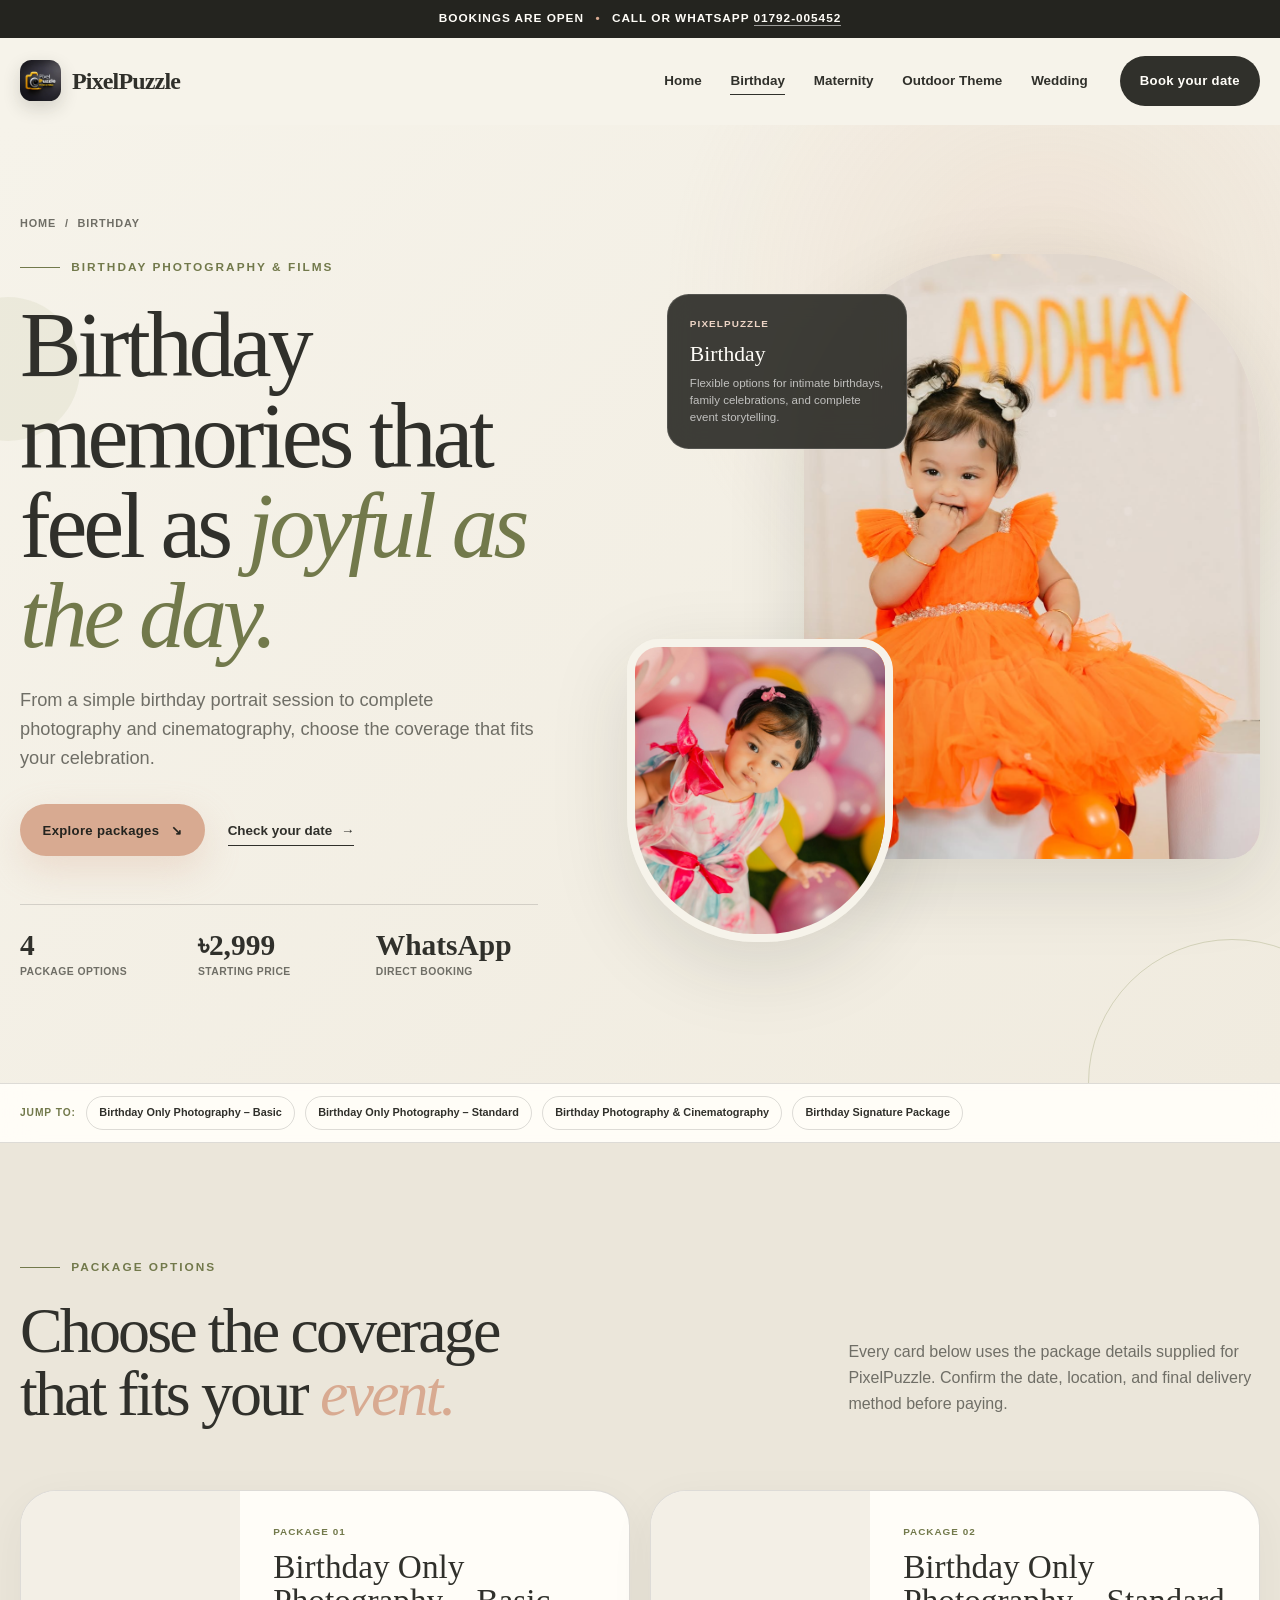
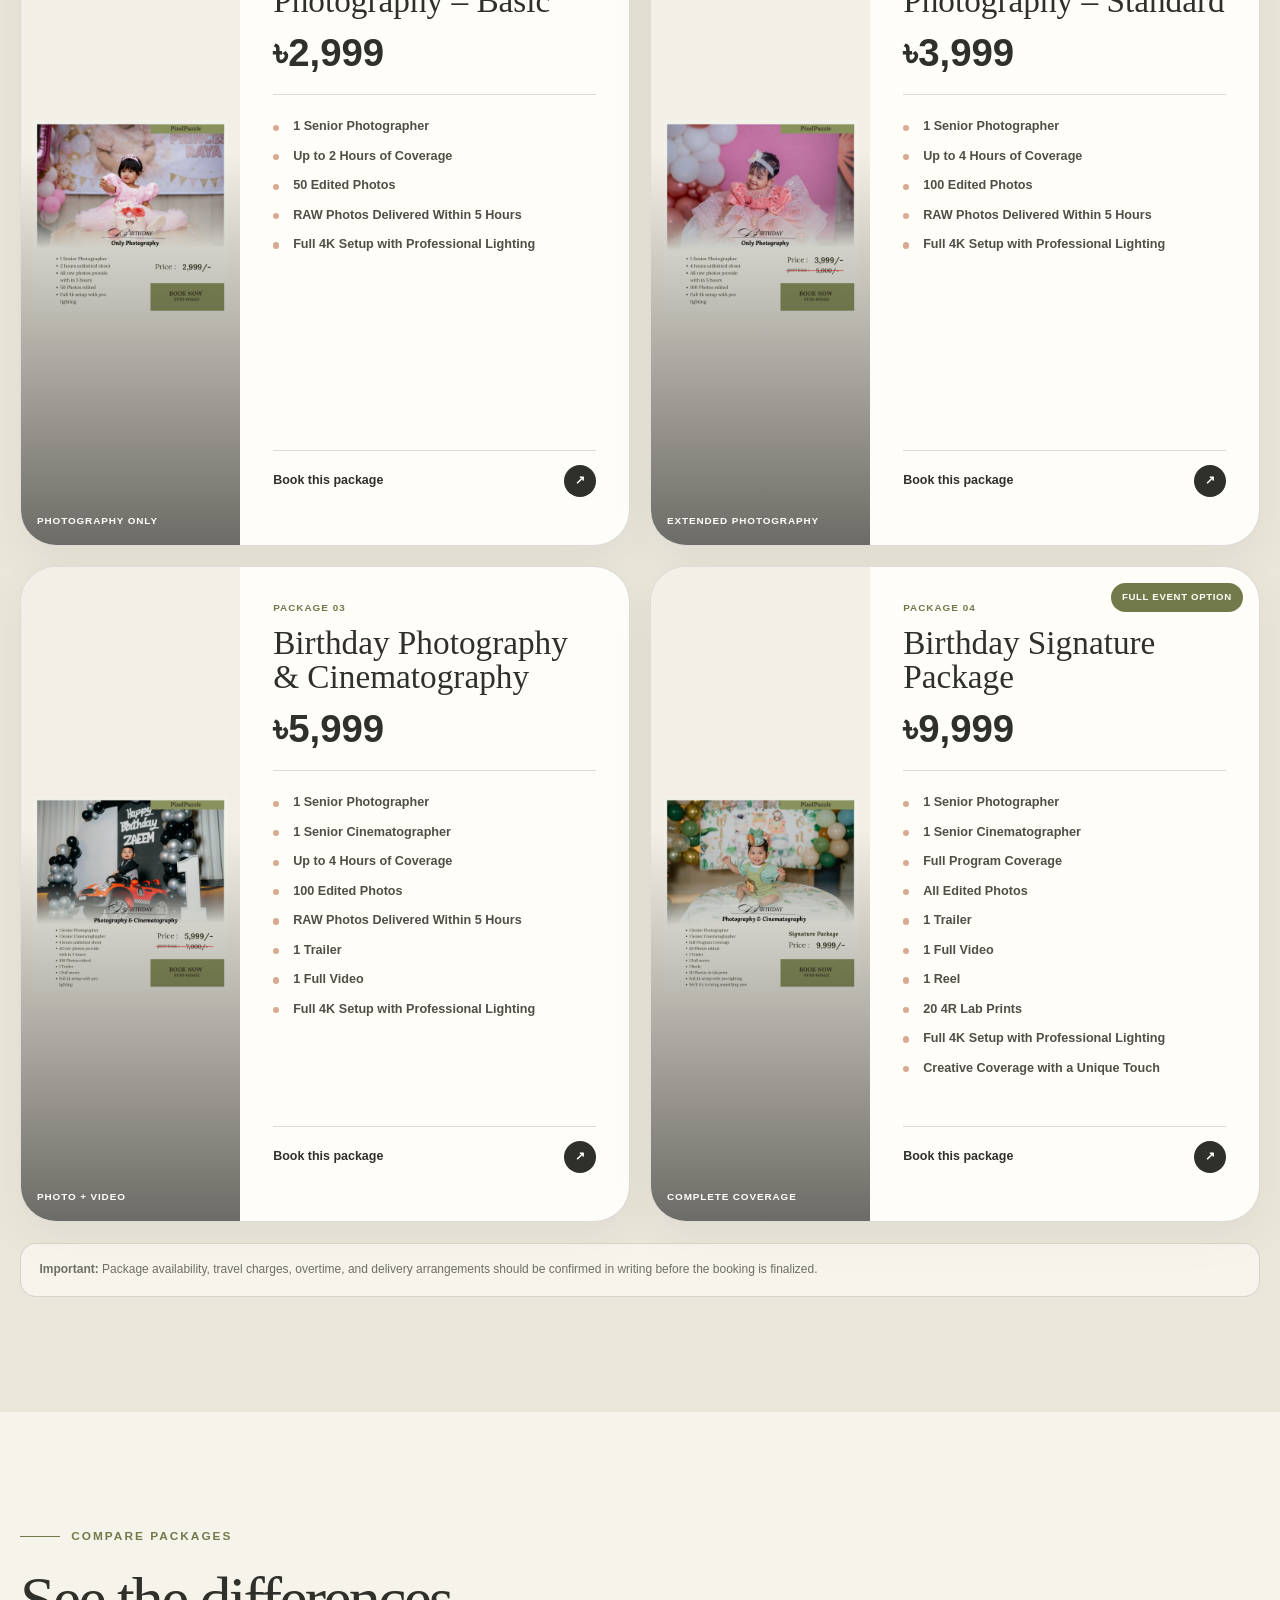
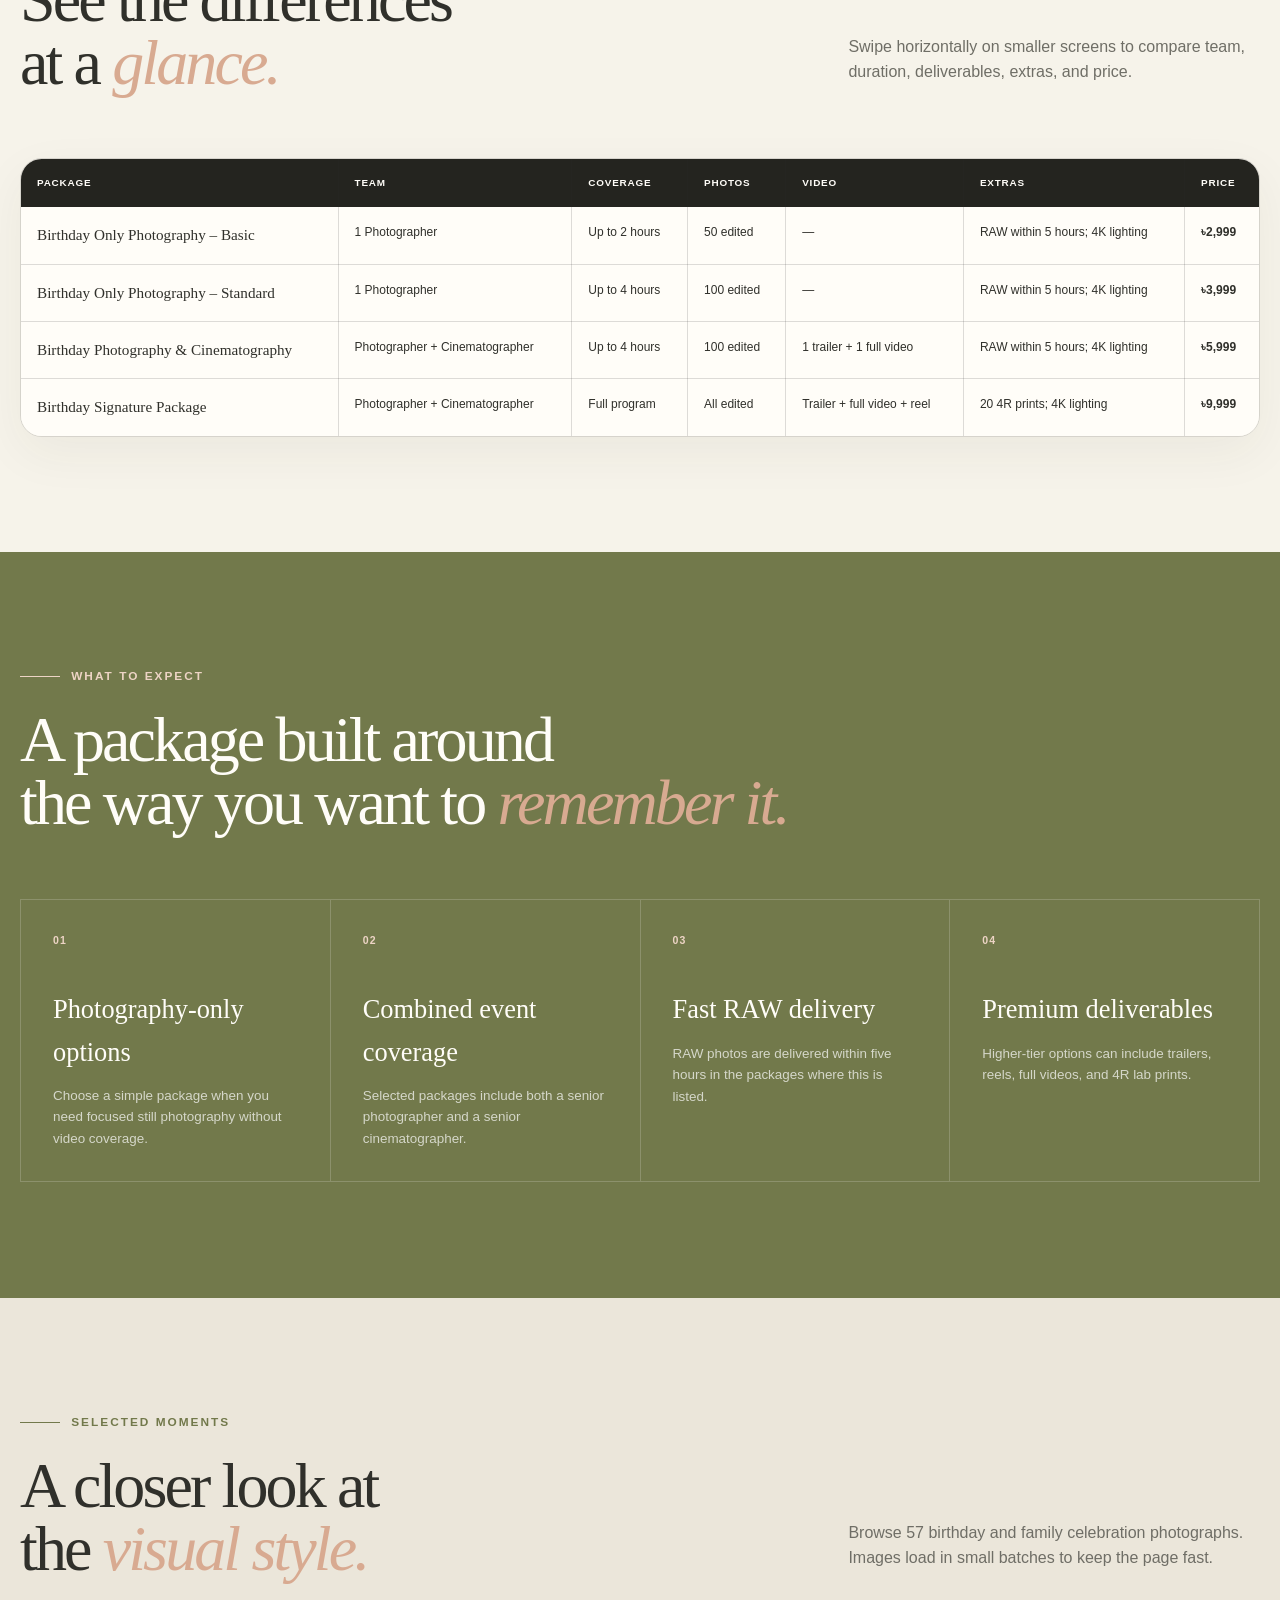
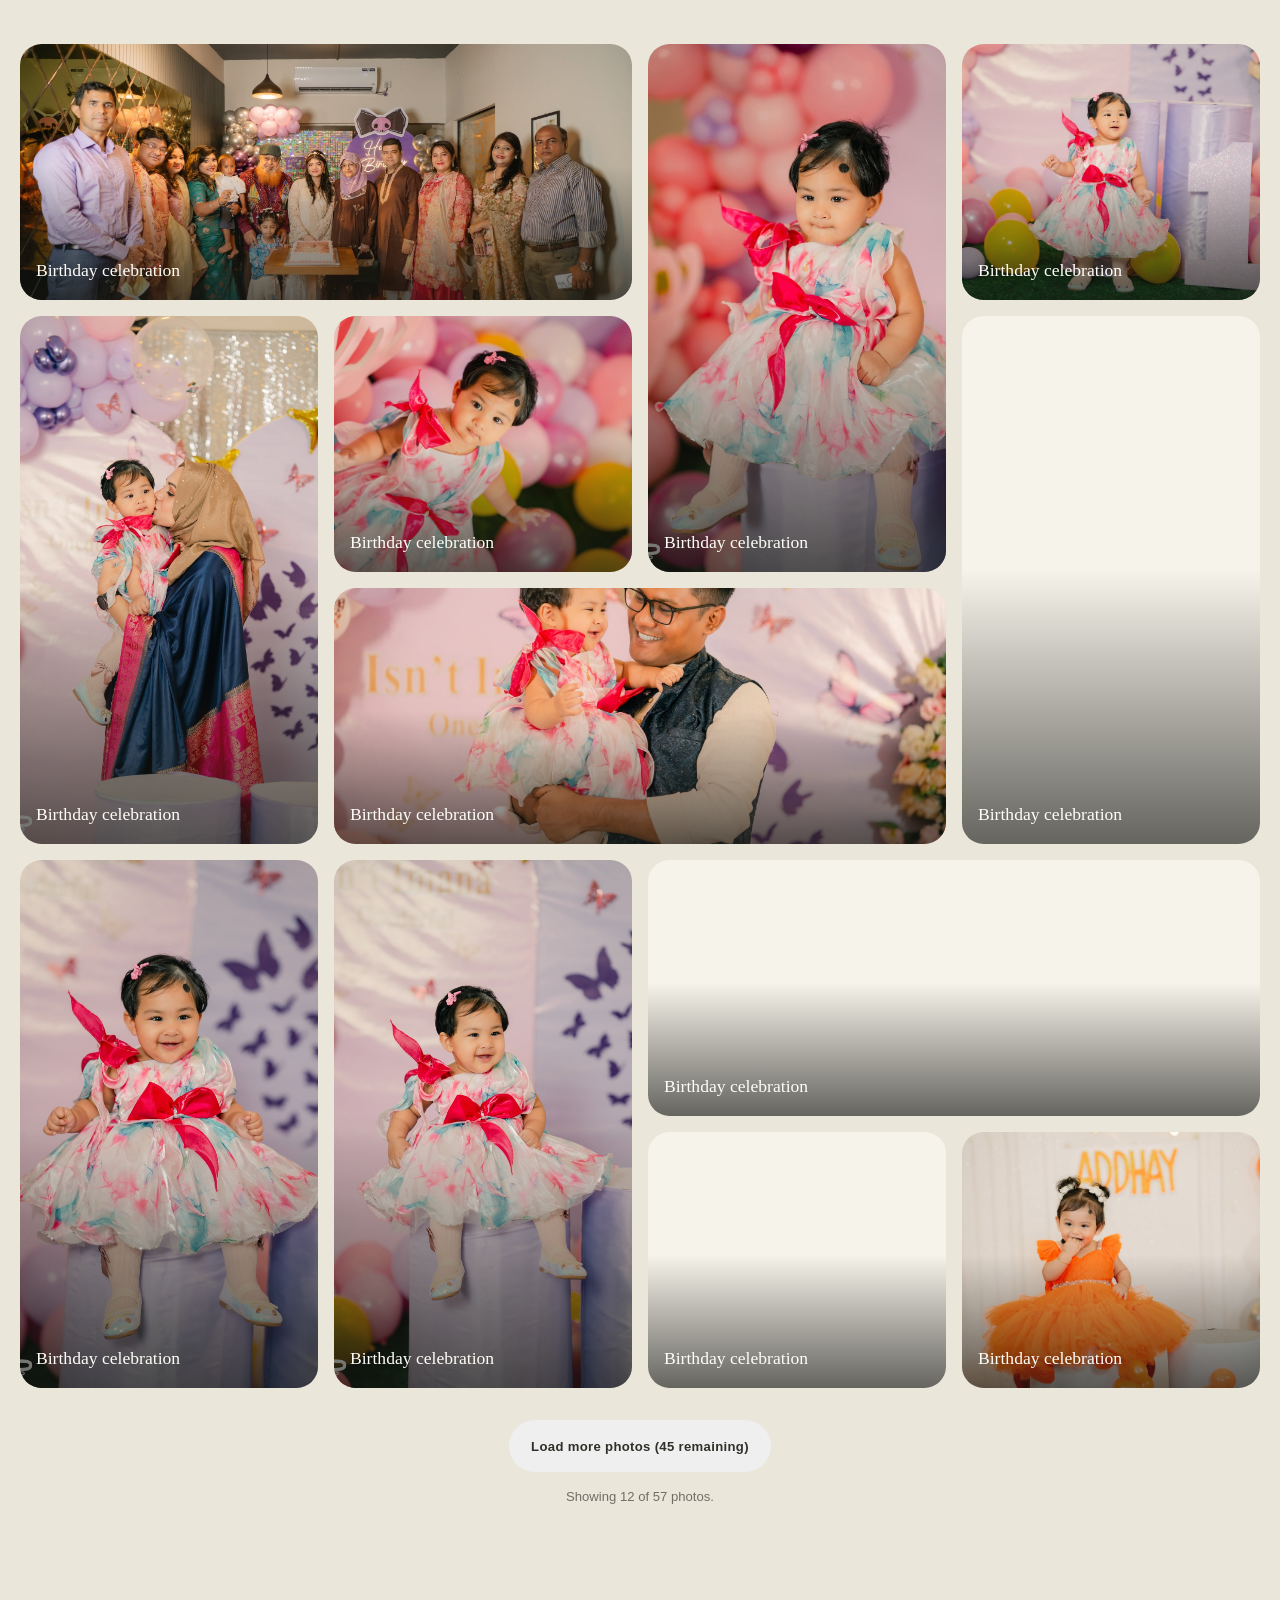
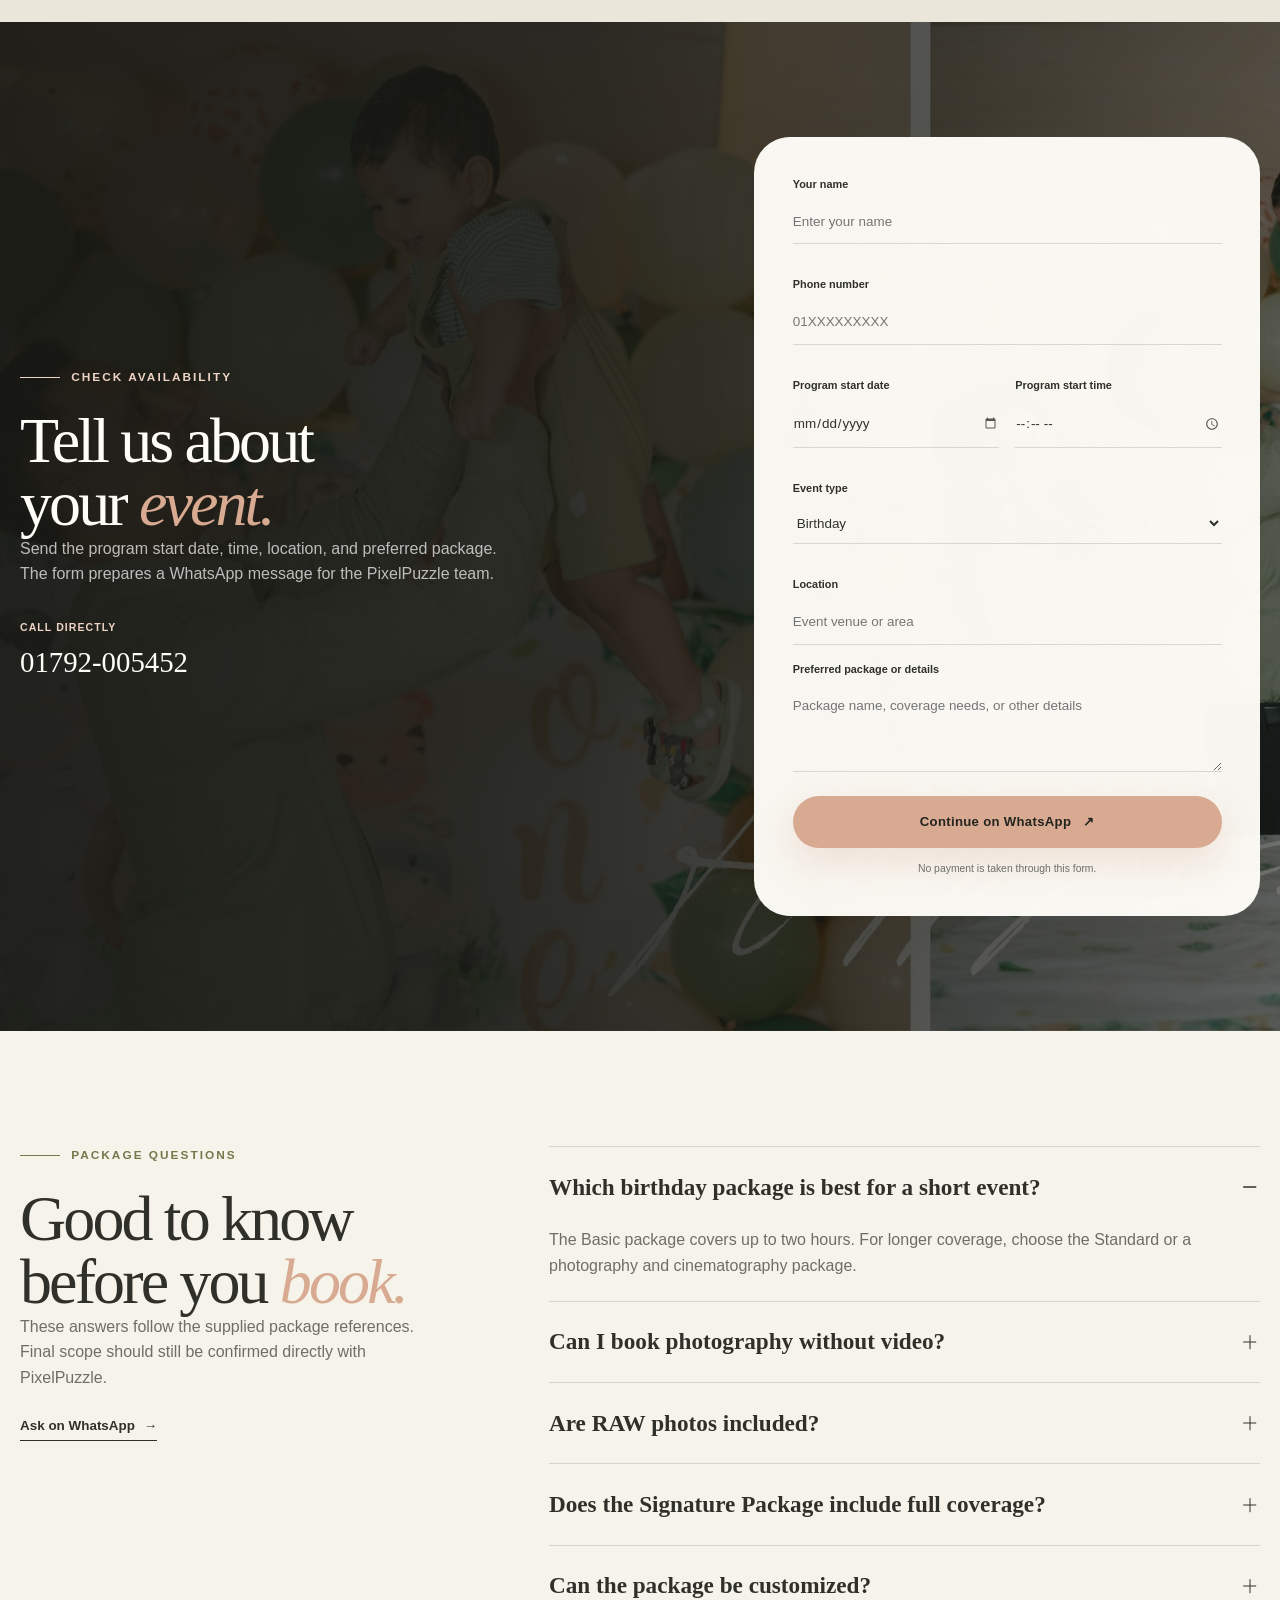
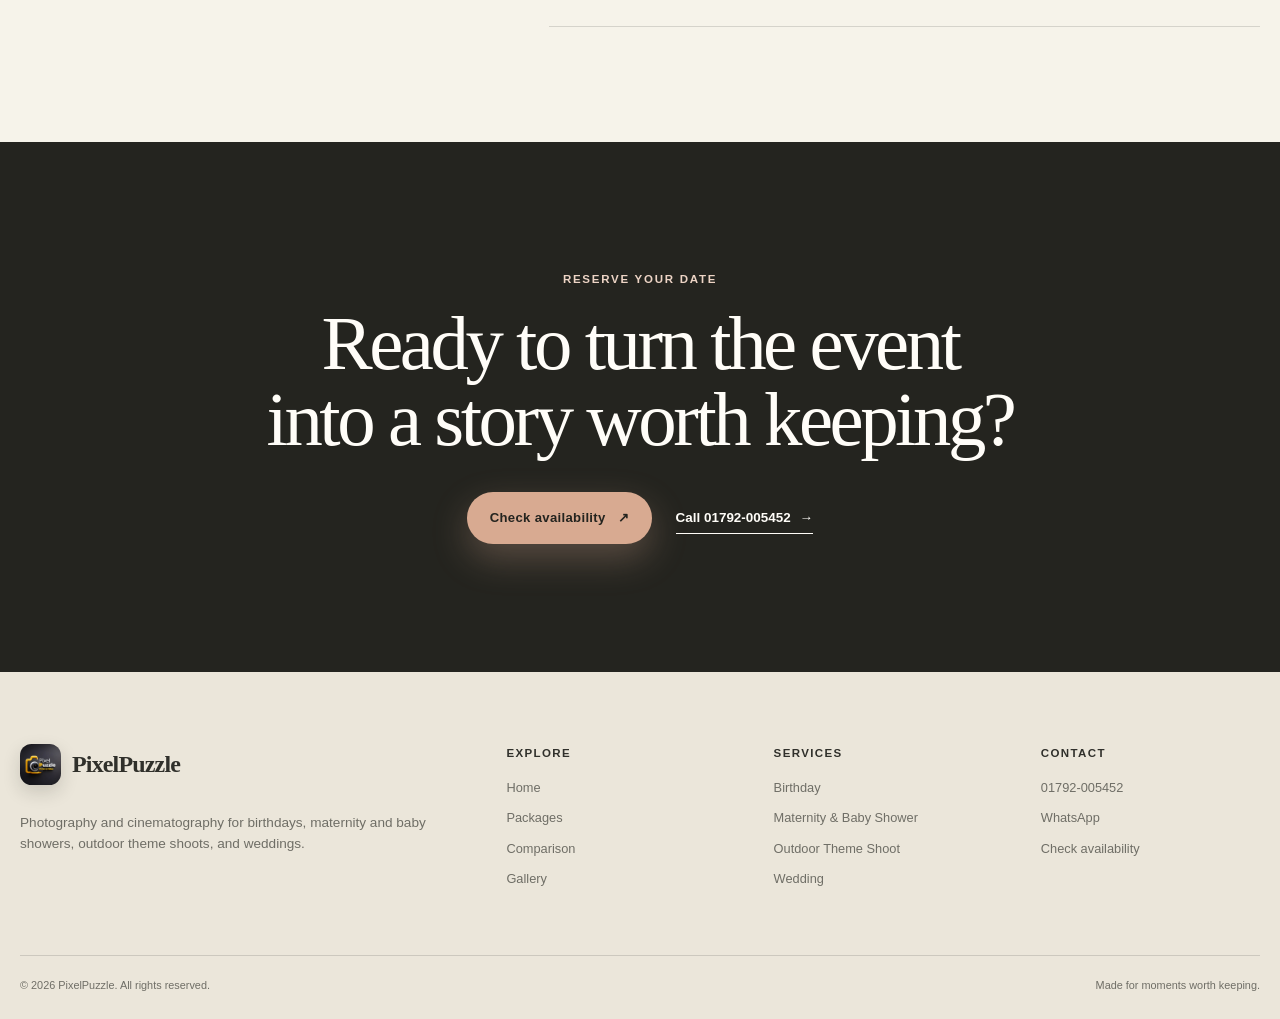
==== commit 98aa364e: "Add files via upload" ====
--- a/birthday-packages.html
+++ b/birthday-packages.html
@@ -263,14 +263,15 @@
 <div class="booking-copy reveal">
 <p class="eyebrow eyebrow-light"><span></span> Check availability</p>
 <h2>Tell us about<br/>your <em>event.</em></h2>
-<p>Send the date, location, and preferred package. The form prepares a WhatsApp message for the PixelPuzzle team.</p>
+<p>Send the program start date, time, location, and preferred package. The form prepares a WhatsApp message for the PixelPuzzle team.</p>
 <a class="booking-phone" href="tel:+8801792005452"><span>Call directly</span><strong>01792-005452</strong></a>
 </div>
 <form class="booking-form reveal delay-1" id="bookingForm" novalidate="">
 <div class="form-row"><label for="fullName">Your name</label><input autocomplete="name" id="fullName" name="fullName" placeholder="Enter your name" required="" type="text"/><small class="field-error" data-error-for="fullName"></small></div>
-<div class="form-grid-two">
 <div class="form-row"><label for="phone">Phone number</label><input autocomplete="tel" id="phone" inputmode="tel" name="phone" placeholder="01XXXXXXXXX" required="" type="tel"/><small class="field-error" data-error-for="phone"></small></div>
-<div class="form-row"><label for="eventDate">Event date</label><input id="eventDate" name="eventDate" required="" type="date"/><small class="field-error" data-error-for="eventDate"></small></div>
+<div class="form-grid-two program-schedule-grid">
+<div class="form-row"><label for="eventDate">Program start date</label><input id="eventDate" name="eventDate" required="" type="date"/><small class="field-error" data-error-for="eventDate"></small></div>
+<div class="form-row"><label for="eventTime">Program start time</label><input id="eventTime" name="eventTime" required="" step="900" type="time"/><small class="field-error" data-error-for="eventTime"></small></div>
 </div>
 <div class="form-row"><label for="eventType">Event type</label><select id="eventType" name="eventType" required=""><option value="">Choose an event</option><option selected="">Birthday</option><option>Maternity &amp; Baby Shower</option><option>Outdoor Theme Shoot</option><option>Wedding</option></select><small class="field-error" data-error-for="eventType"></small></div>
 <div class="form-row"><label for="eventLocation">Location</label><input autocomplete="street-address" id="eventLocation" name="eventLocation" placeholder="Event venue or area" type="text"/></div>
--- a/style.css
+++ b/style.css
@@ -2765,3 +2765,20 @@
     grid-auto-rows: 17rem;
   }
 }
+
+/* Program schedule fields */
+.program-schedule-grid {
+  align-items: start;
+}
+
+.form-row input[type="date"],
+.form-row input[type="time"] {
+  min-height: 2.65rem;
+  color-scheme: light;
+}
+
+.form-row input[type="date"]::-webkit-calendar-picker-indicator,
+.form-row input[type="time"]::-webkit-calendar-picker-indicator {
+  cursor: pointer;
+  opacity: 0.65;
+}
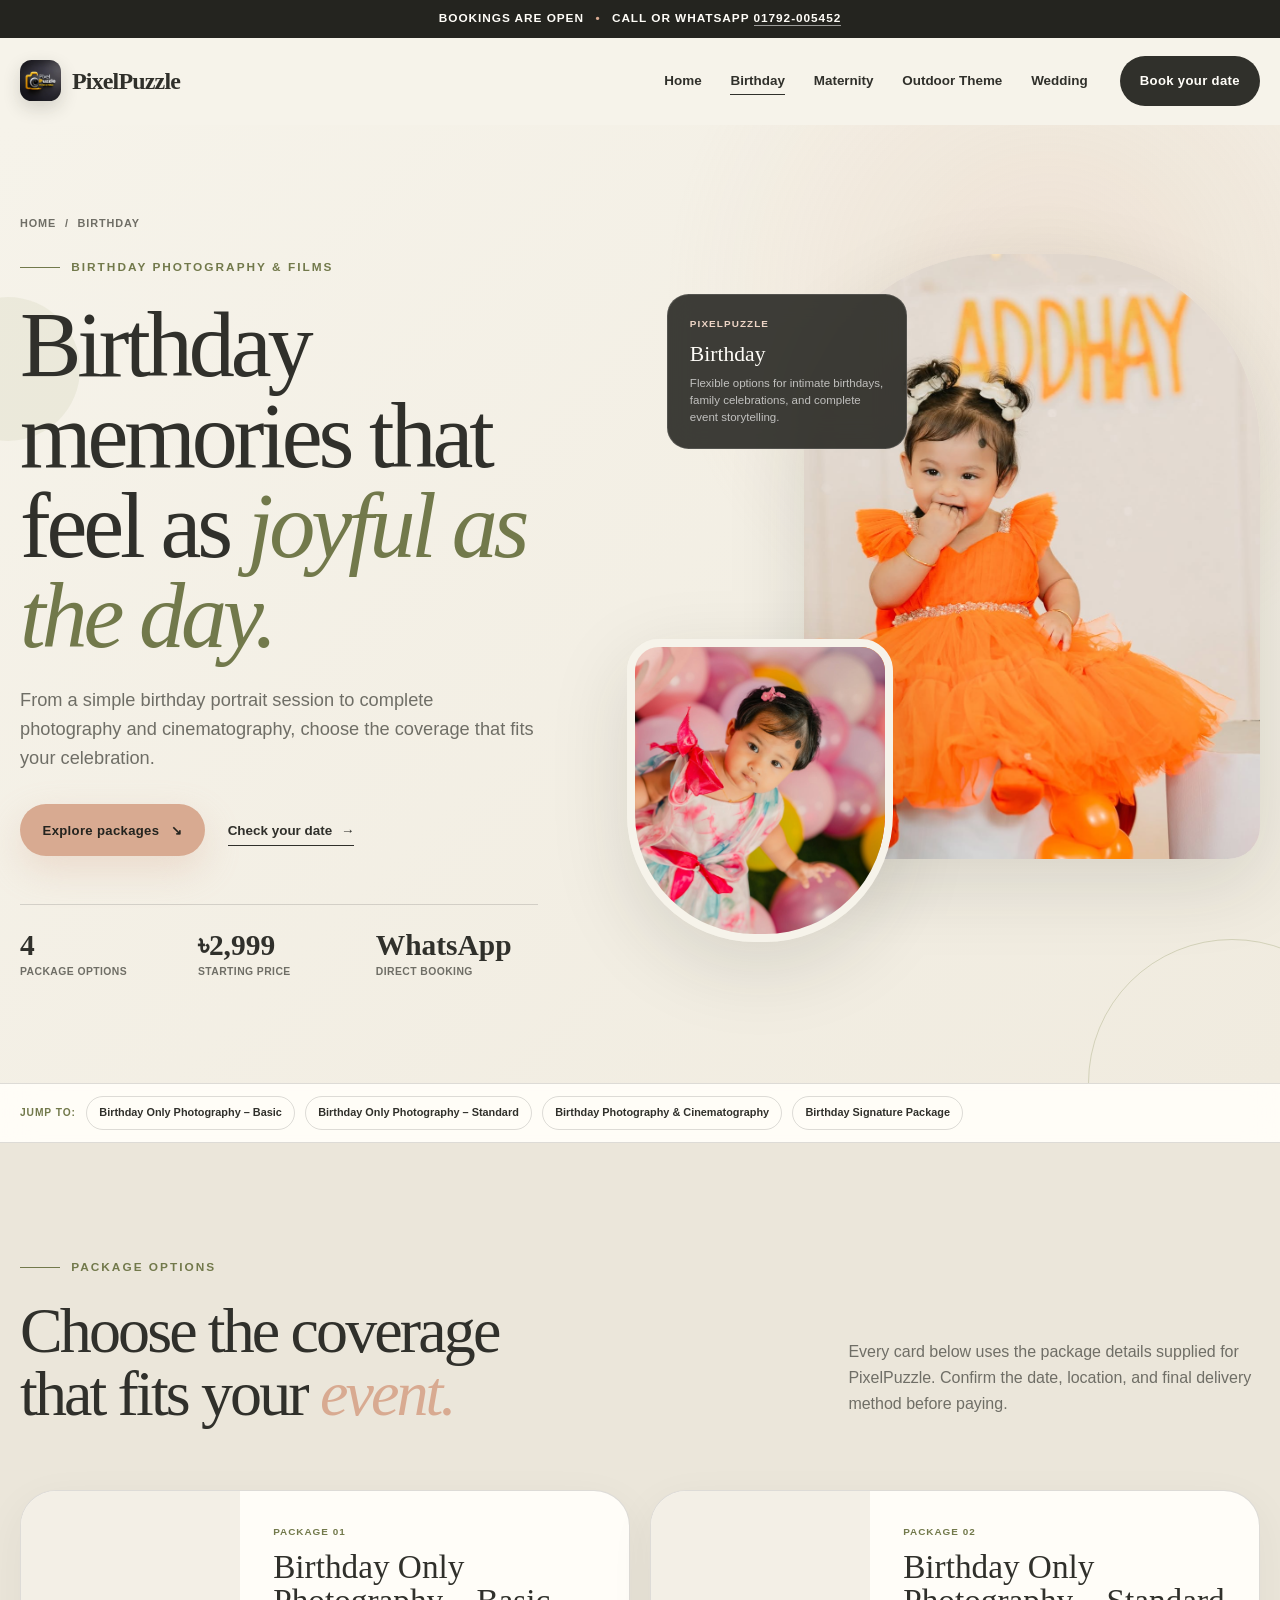
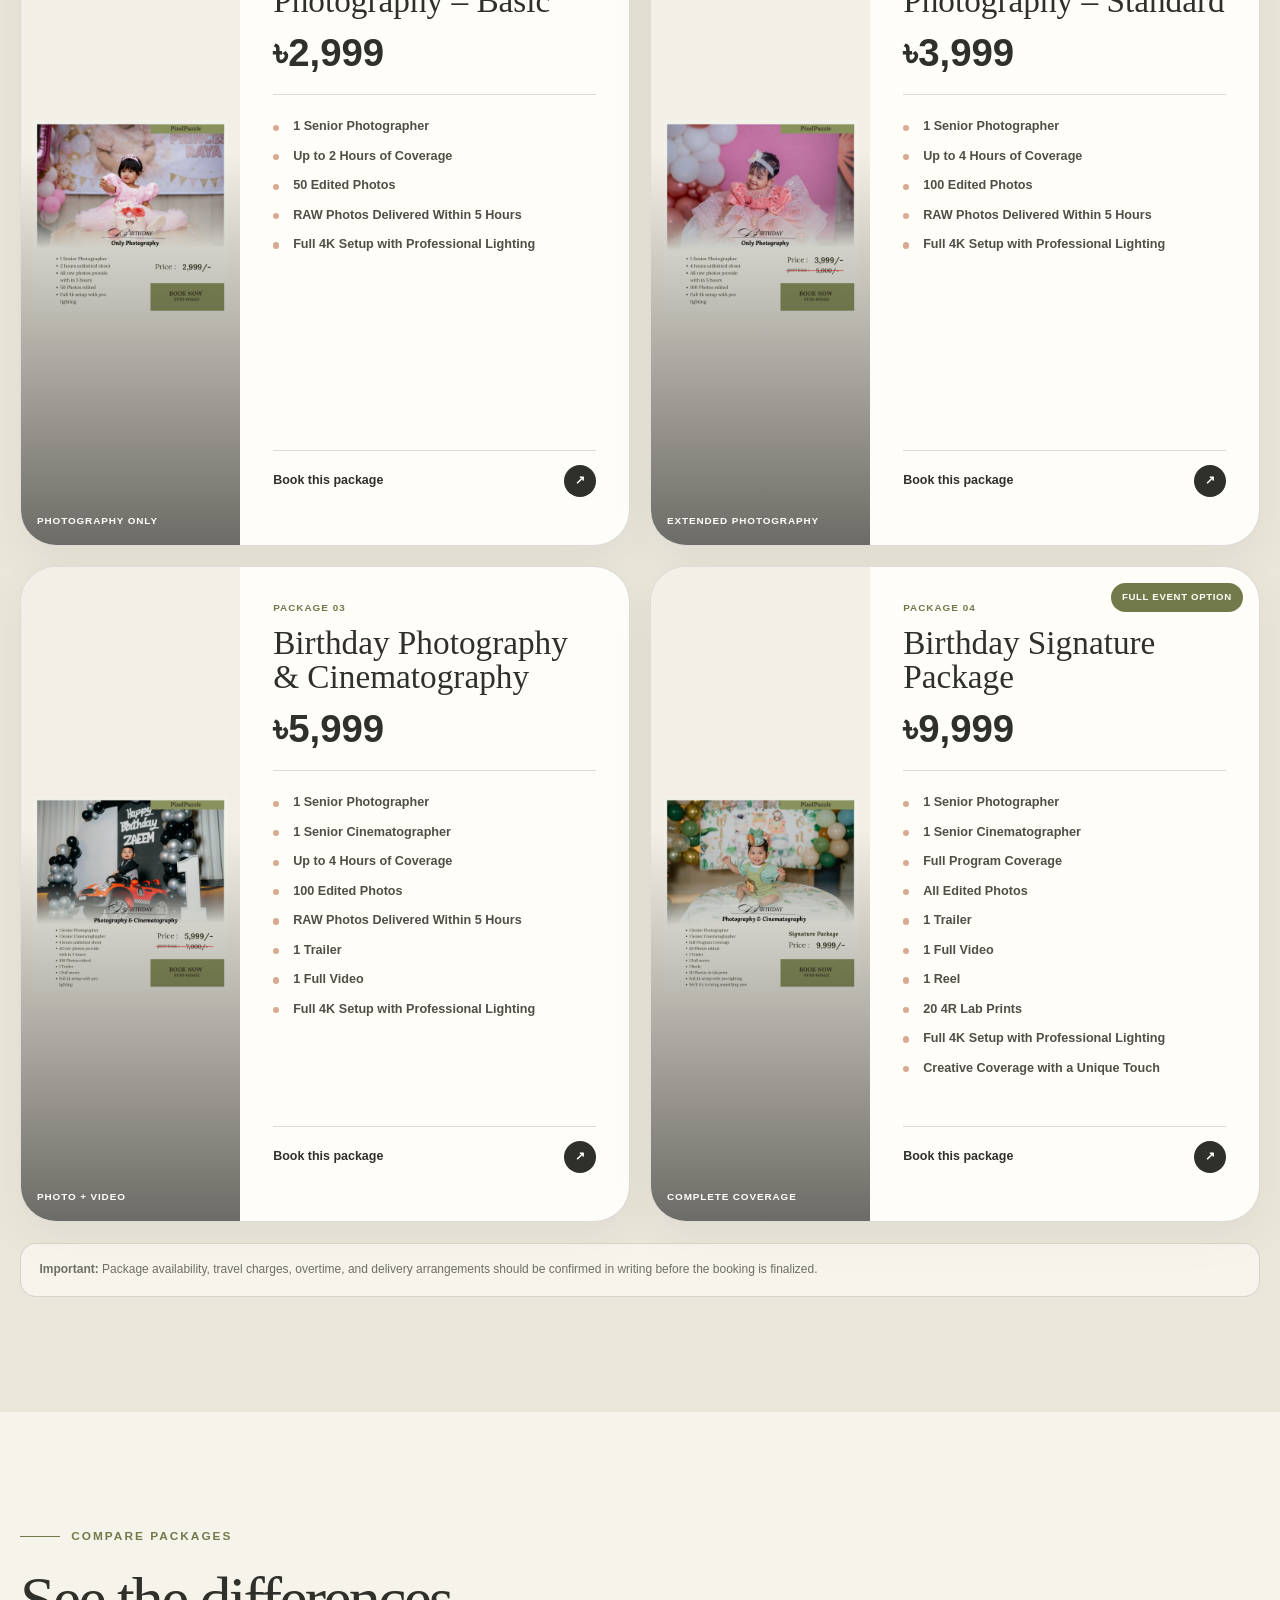
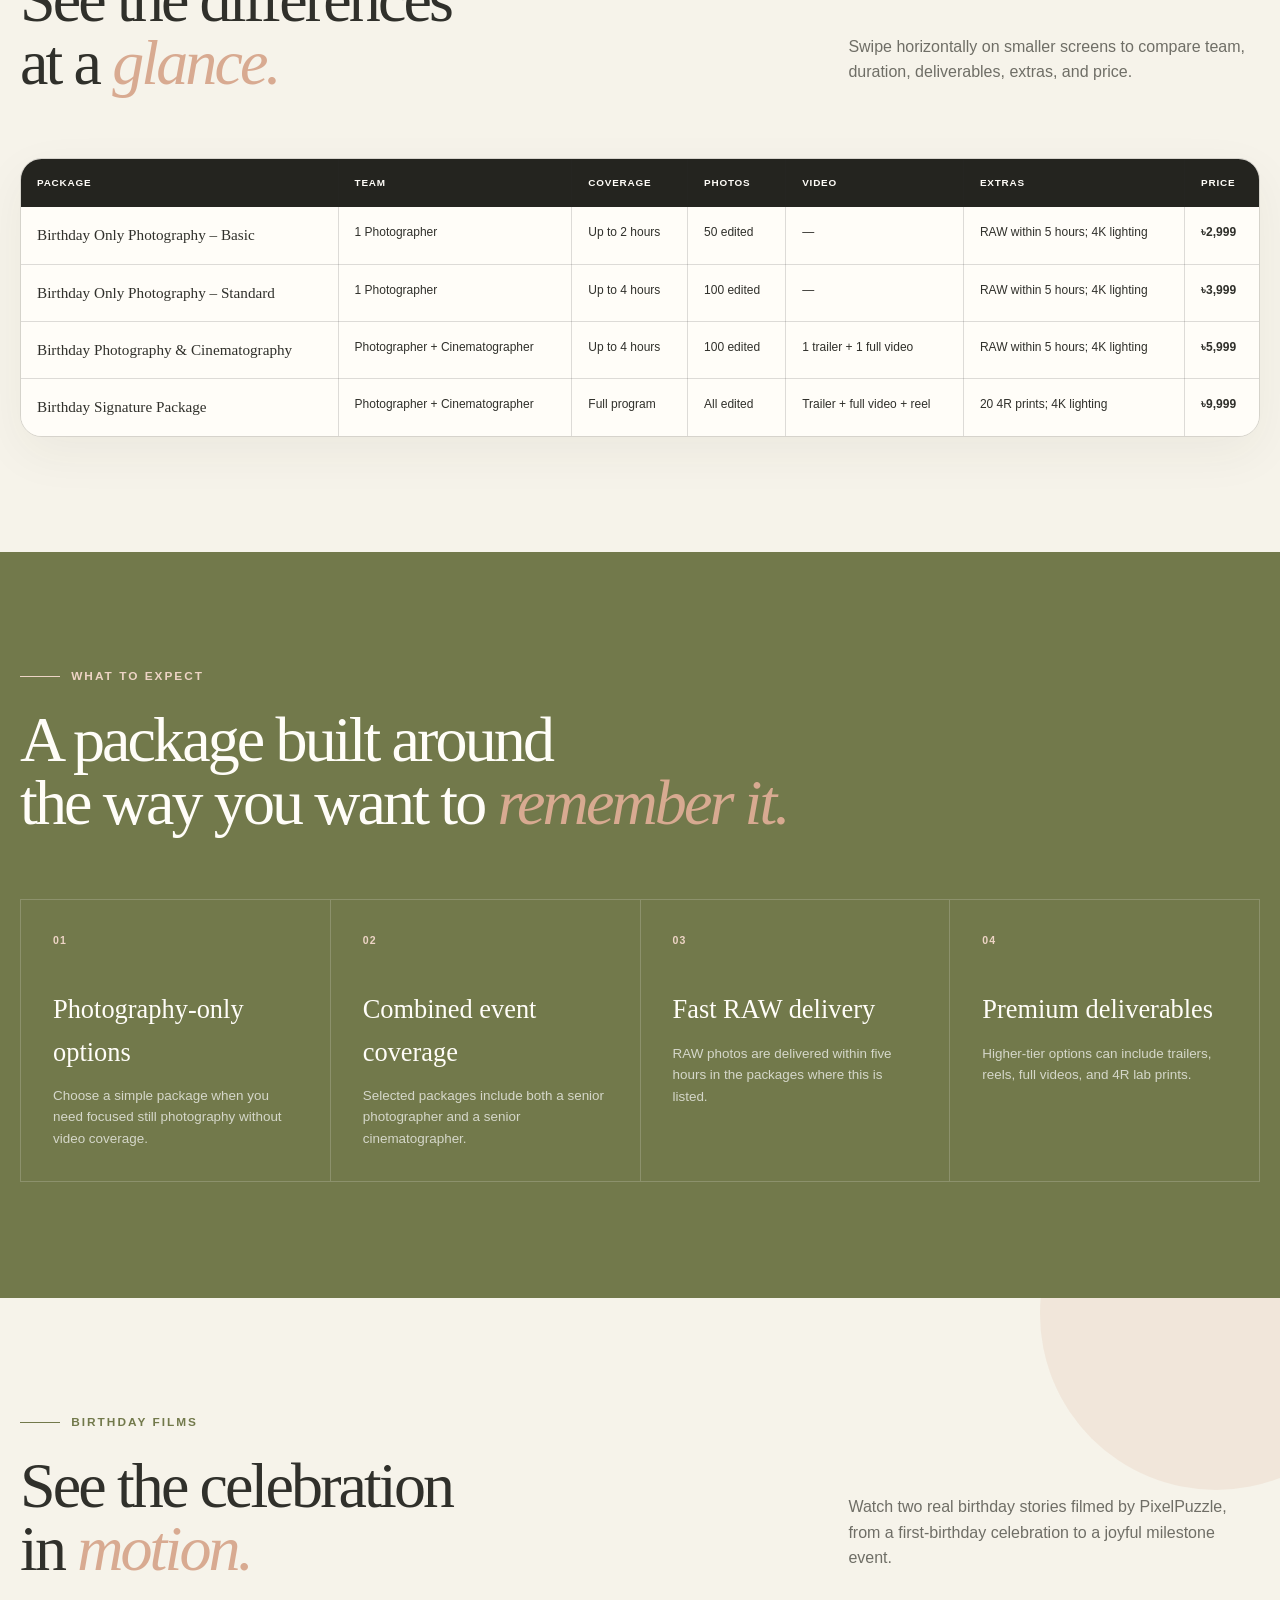
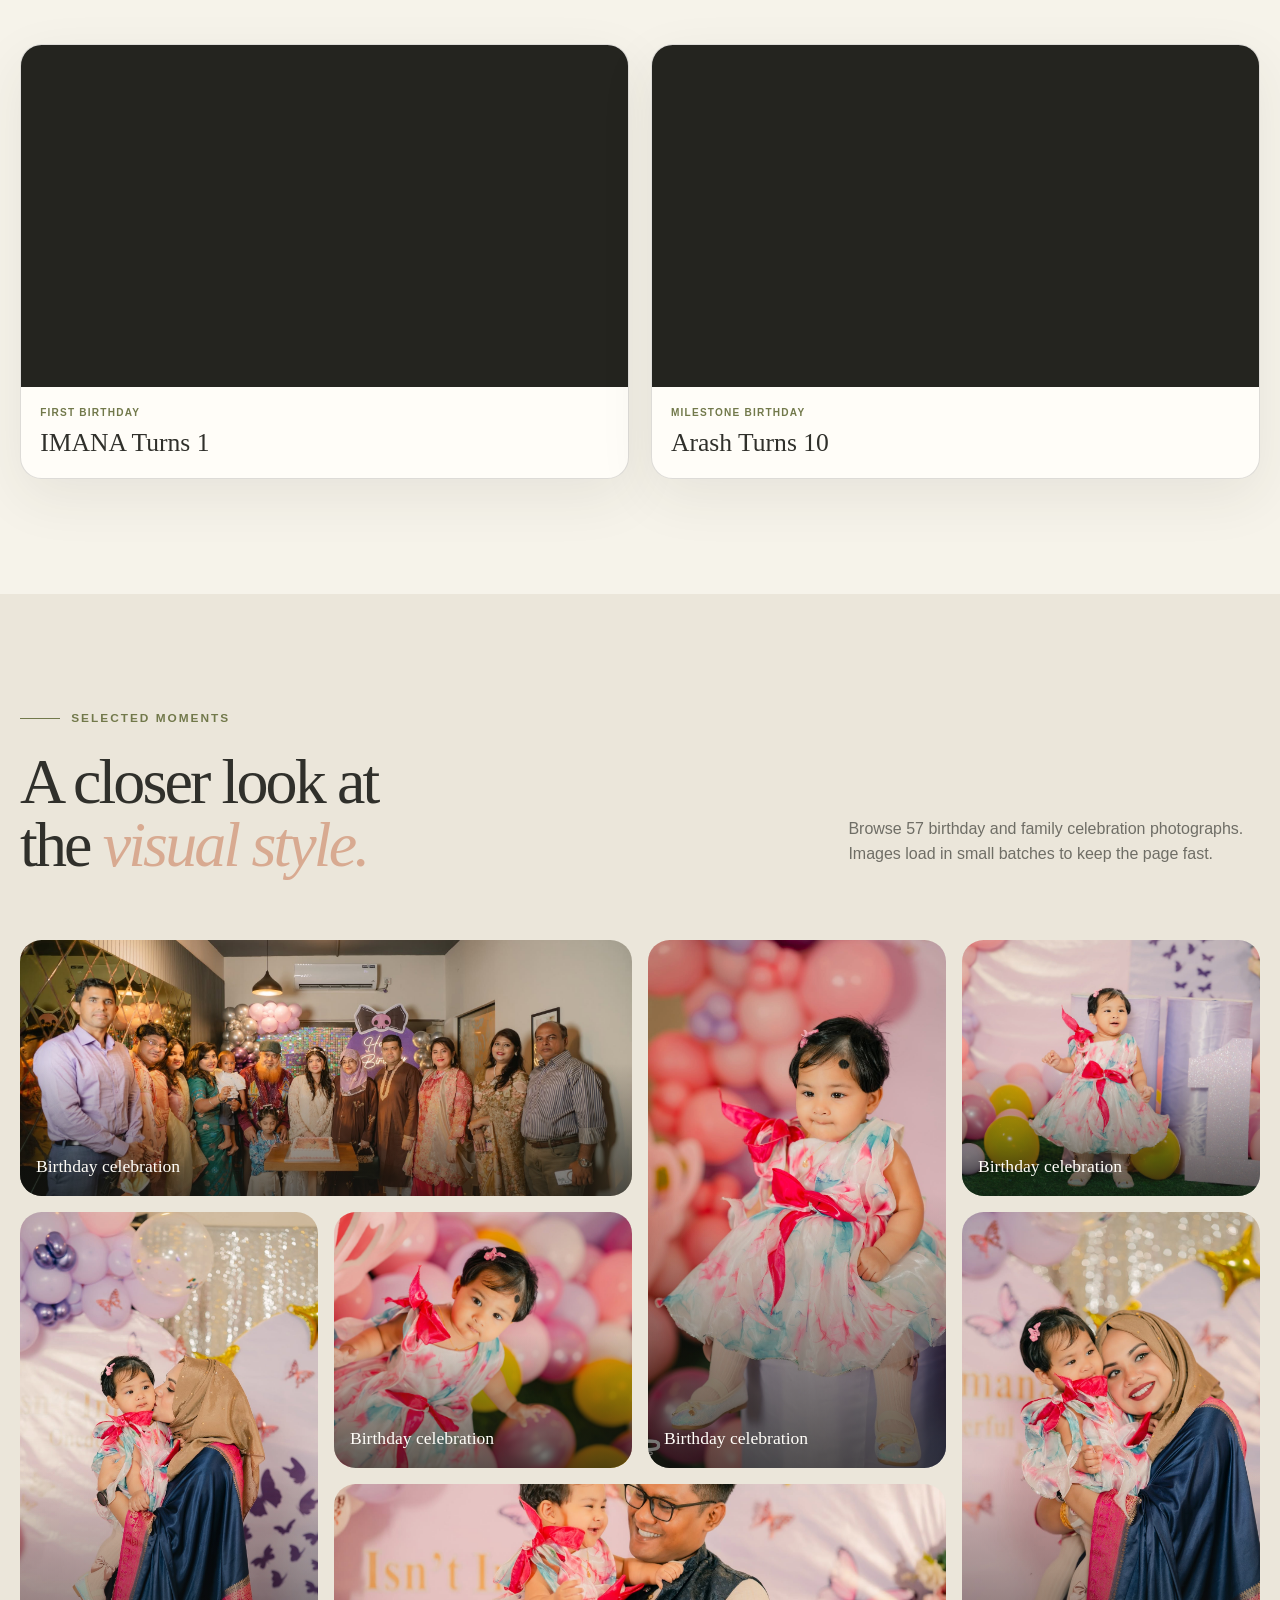
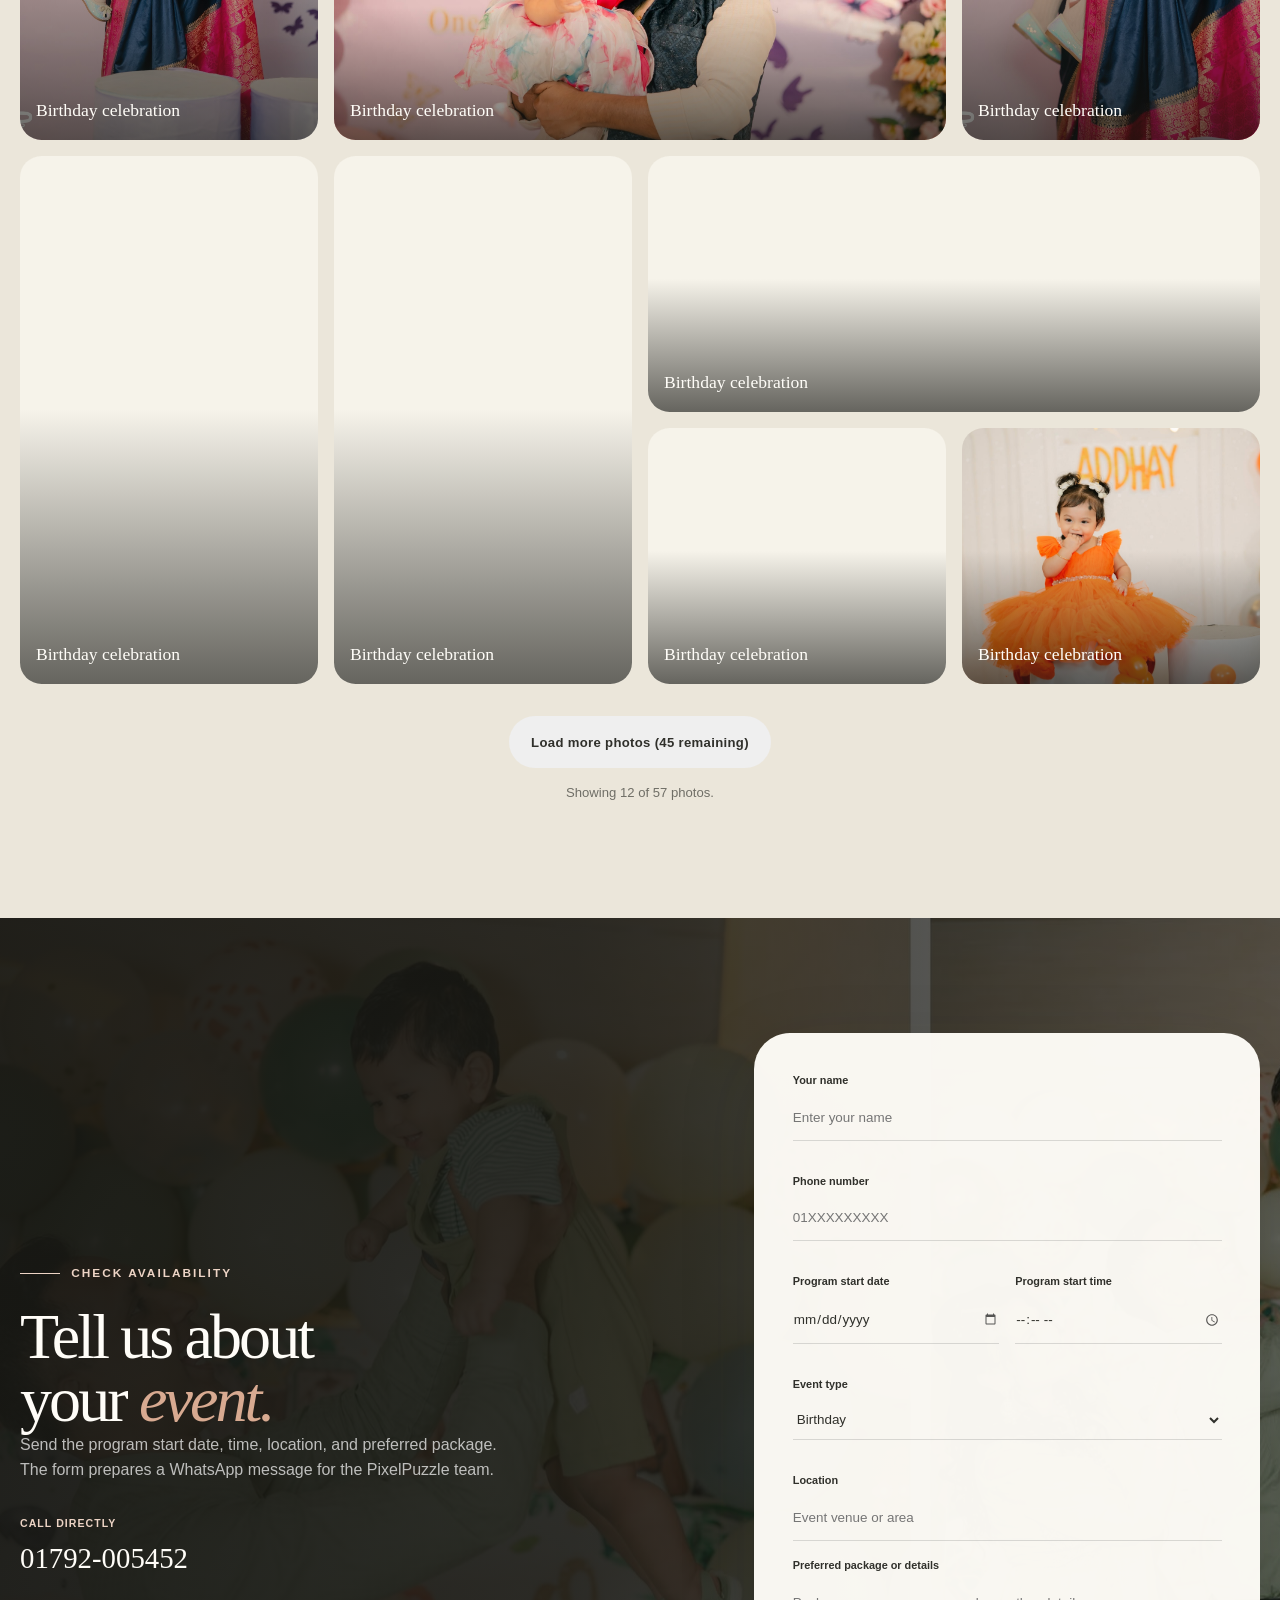
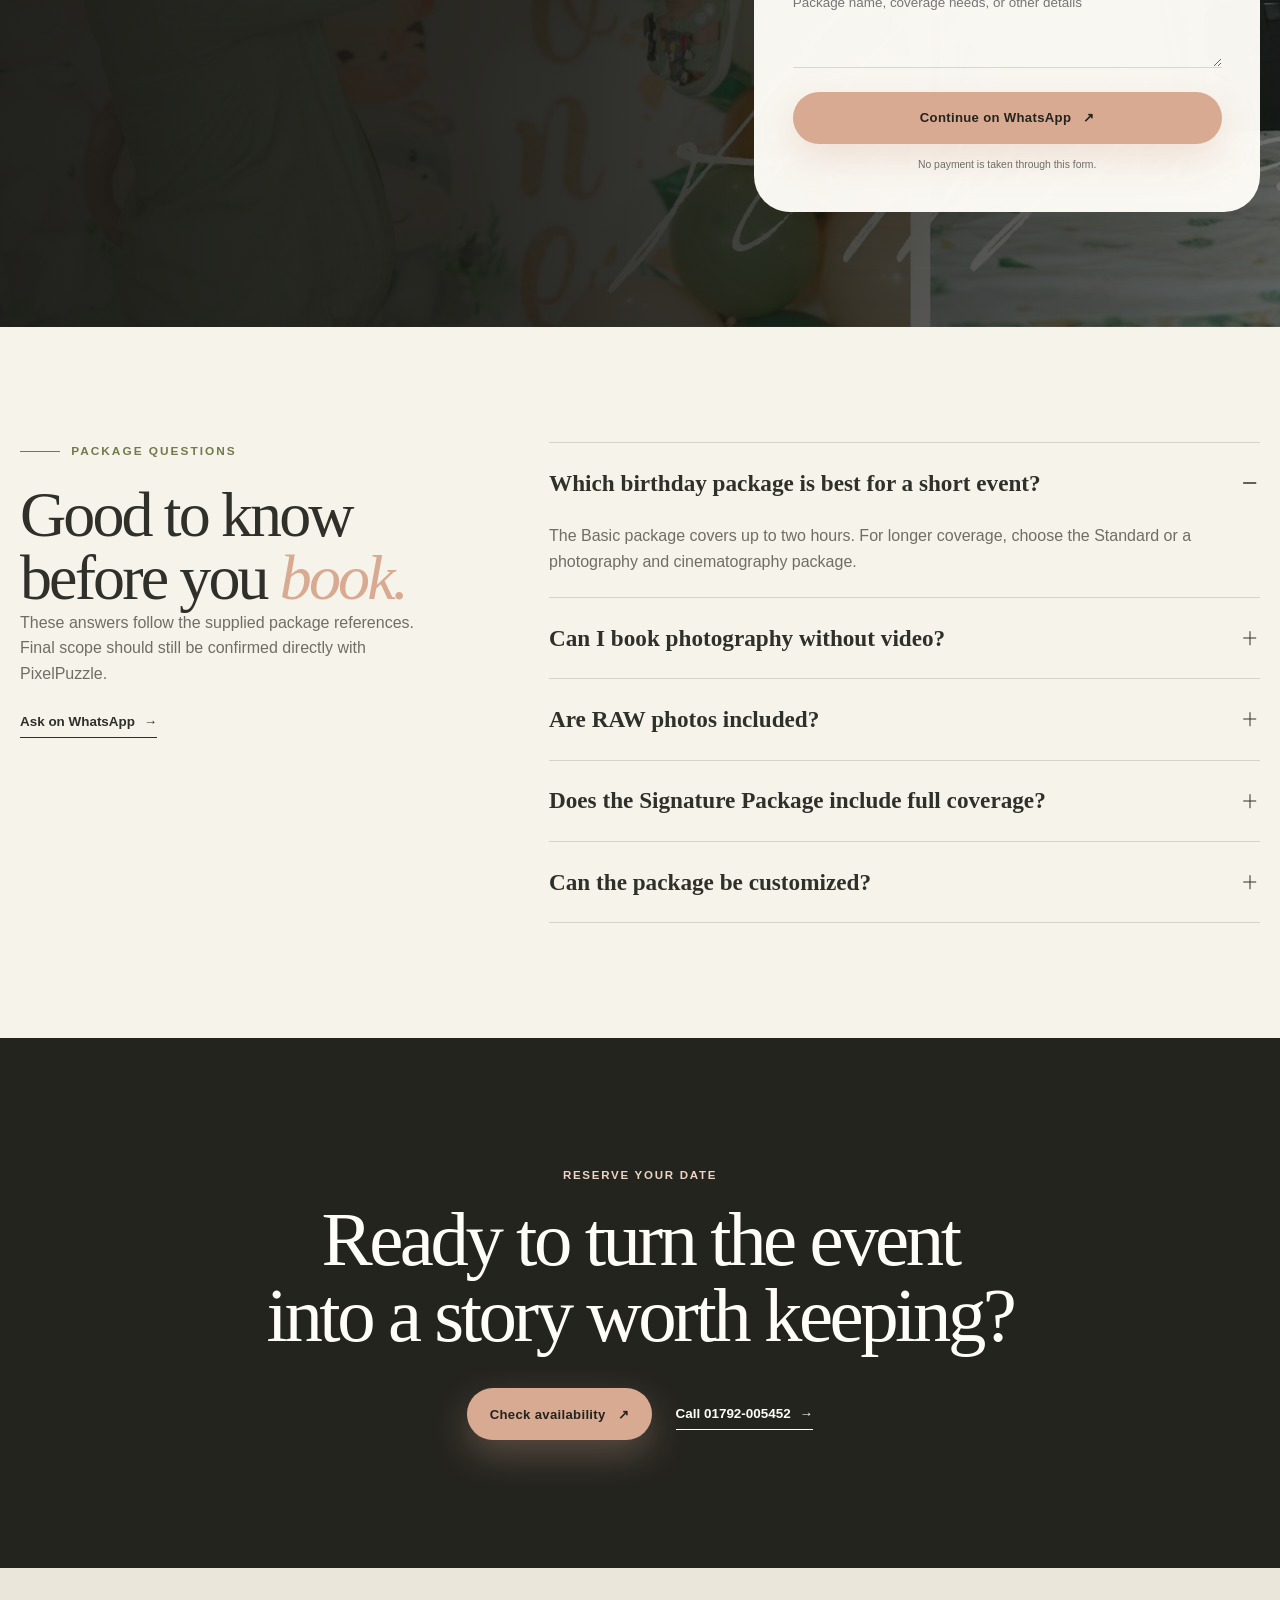
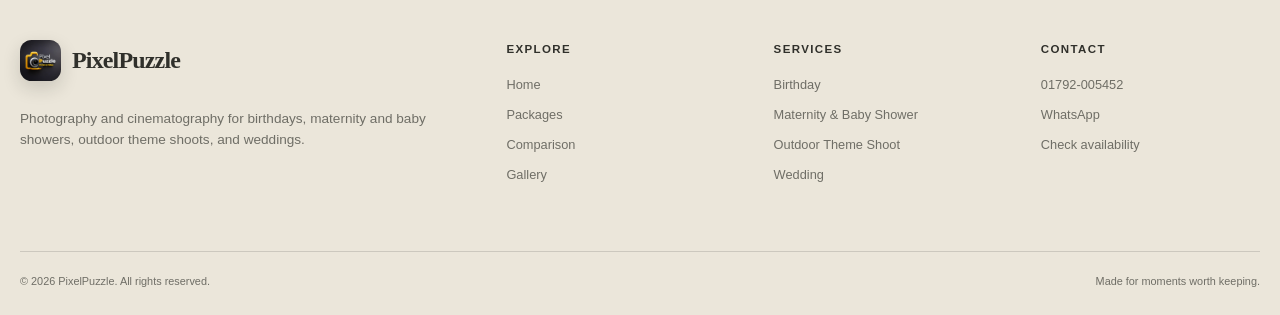
==== commit b2a76a02: "Add files via upload" ====
--- a/birthday-packages.html
+++ b/birthday-packages.html
@@ -247,6 +247,18 @@
 <div class="benefit-grid"><article class="benefit-card reveal"><span>01</span><h3>Photography-only options</h3><p>Choose a simple package when you need focused still photography without video coverage.</p></article><article class="benefit-card reveal delay-1"><span>02</span><h3>Combined event coverage</h3><p>Selected packages include both a senior photographer and a senior cinematographer.</p></article><article class="benefit-card reveal delay-2"><span>03</span><h3>Fast RAW delivery</h3><p>RAW photos are delivered within five hours in the packages where this is listed.</p></article><article class="benefit-card reveal"><span>04</span><h3>Premium deliverables</h3><p>Higher-tier options can include trailers, reels, full videos, and 4R lab prints.</p></article></div>
 </div>
 </section>
+<section class="section film-section service-film-section" id="films">
+<div class="container">
+<div class="section-heading reveal">
+<div><p class="eyebrow"><span></span> Birthday films</p><h2>See the celebration<br/>in <em>motion.</em></h2></div>
+<p>Watch two real birthday stories filmed by PixelPuzzle, from a first-birthday celebration to a joyful milestone event.</p>
+</div>
+<div class="film-grid">
+<article class="film-card reveal"><div class="film-frame"><iframe allow="accelerometer; autoplay; clipboard-write; encrypted-media; gyroscope; picture-in-picture; web-share" allowfullscreen loading="lazy" referrerpolicy="strict-origin-when-cross-origin" src="https://www.youtube-nocookie.com/embed/kKVst4-ghI8?rel=0" title="IMANA Turns 1 birthday film by PixelPuzzle"></iframe></div><div class="film-card-copy"><span>First Birthday</span><h3>IMANA Turns 1</h3></div></article>
+<article class="film-card reveal delay-1"><div class="film-frame"><iframe allow="accelerometer; autoplay; clipboard-write; encrypted-media; gyroscope; picture-in-picture; web-share" allowfullscreen loading="lazy" referrerpolicy="strict-origin-when-cross-origin" src="https://www.youtube-nocookie.com/embed/PgQ310Y5yeY?rel=0" title="Arash Turns 10 birthday film by PixelPuzzle"></iframe></div><div class="film-card-copy"><span>Milestone Birthday</span><h3>Arash Turns 10</h3></div></article>
+</div>
+</div>
+</section>
 <section class="section service-gallery-section" id="gallery">
 <div class="container">
 <div class="section-heading reveal">
--- a/style.css
+++ b/style.css
@@ -2782,3 +2782,119 @@
   cursor: pointer;
   opacity: 0.65;
 }
+
+
+/* Embedded cinematography films */
+.film-section {
+  position: relative;
+  overflow: hidden;
+  background: #eee6da;
+}
+
+.film-section::before {
+  content: "";
+  position: absolute;
+  width: 22rem;
+  height: 22rem;
+  top: -10rem;
+  right: -7rem;
+  border-radius: 50%;
+  background: rgba(216, 170, 145, 0.18);
+  pointer-events: none;
+}
+
+.service-film-section {
+  background: var(--paper);
+}
+
+.film-grid {
+  position: relative;
+  z-index: 1;
+  display: grid;
+  grid-template-columns: repeat(2, minmax(0, 1fr));
+  gap: 1.35rem;
+}
+
+.film-grid-three {
+  grid-template-columns: repeat(3, minmax(0, 1fr));
+}
+
+.film-card {
+  overflow: hidden;
+  background: var(--white);
+  border: 1px solid var(--line);
+  border-radius: var(--radius-md);
+  box-shadow: 0 18px 55px rgba(48, 48, 43, 0.08);
+}
+
+.film-frame {
+  position: relative;
+  aspect-ratio: 16 / 9;
+  overflow: hidden;
+  background: var(--ink-deep);
+}
+
+.film-frame iframe {
+  position: absolute;
+  inset: 0;
+  width: 100%;
+  height: 100%;
+  border: 0;
+}
+
+.film-card-copy {
+  padding: 1.15rem 1.2rem 1.3rem;
+}
+
+.film-card-copy span {
+  display: block;
+  margin-bottom: 0.45rem;
+  color: var(--olive-dark);
+  font-size: 0.63rem;
+  font-weight: 800;
+  letter-spacing: 0.12em;
+  text-transform: uppercase;
+}
+
+.film-card-copy h3 {
+  margin: 0;
+  font-family: var(--serif);
+  font-size: clamp(1.35rem, 2vw, 1.9rem);
+  font-weight: 400;
+  line-height: 1.1;
+}
+
+.film-card-copy a {
+  display: inline-flex;
+  align-items: center;
+  gap: 0.45rem;
+  margin-top: 0.85rem;
+  color: var(--ink);
+  font-size: 0.75rem;
+  font-weight: 800;
+}
+
+@media (max-width: 900px) {
+  .film-grid-three {
+    grid-template-columns: 1fr 1fr;
+  }
+
+  .film-grid-three .film-card:last-child {
+    grid-column: 1 / -1;
+  }
+}
+
+@media (max-width: 640px) {
+  .film-grid,
+  .film-grid-three {
+    grid-template-columns: 1fr;
+  }
+
+  .film-grid-three .film-card:last-child {
+    grid-column: auto;
+  }
+
+  .film-card-copy {
+    padding: 1rem;
+  }
+}
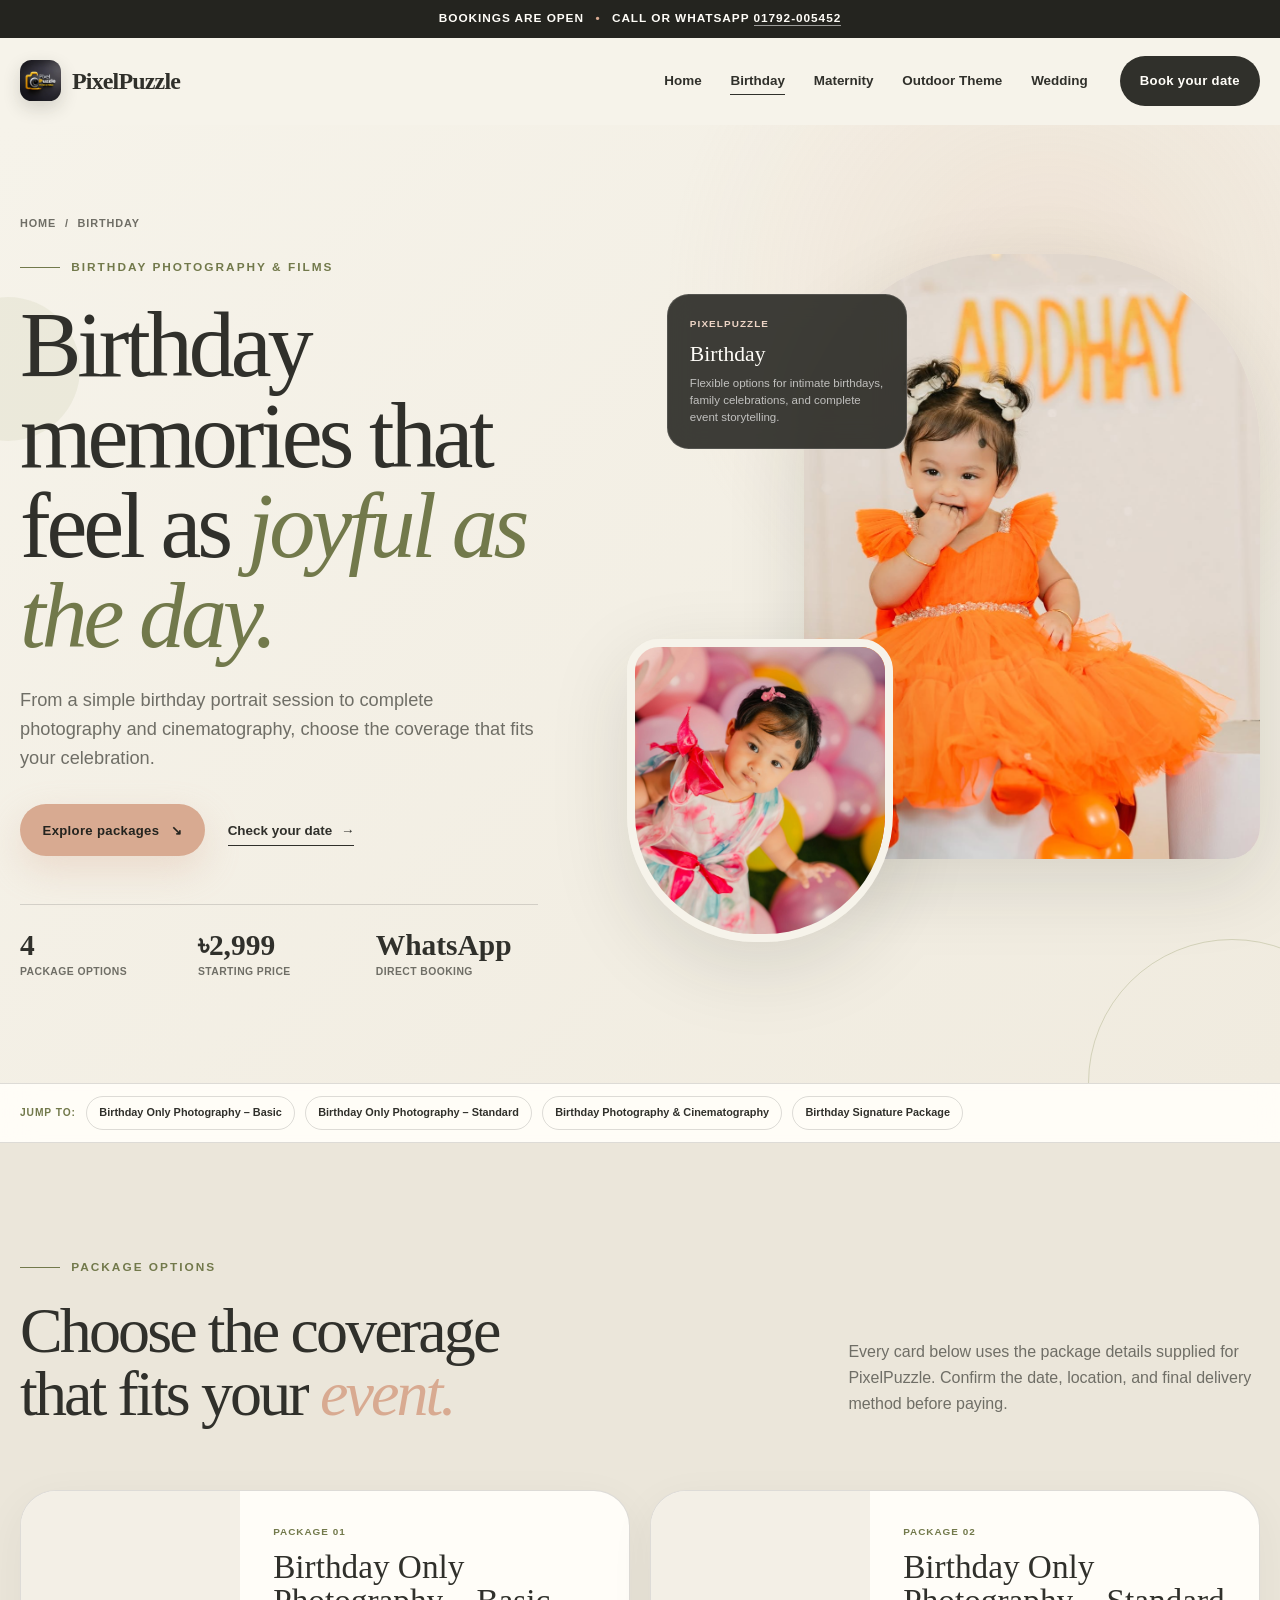
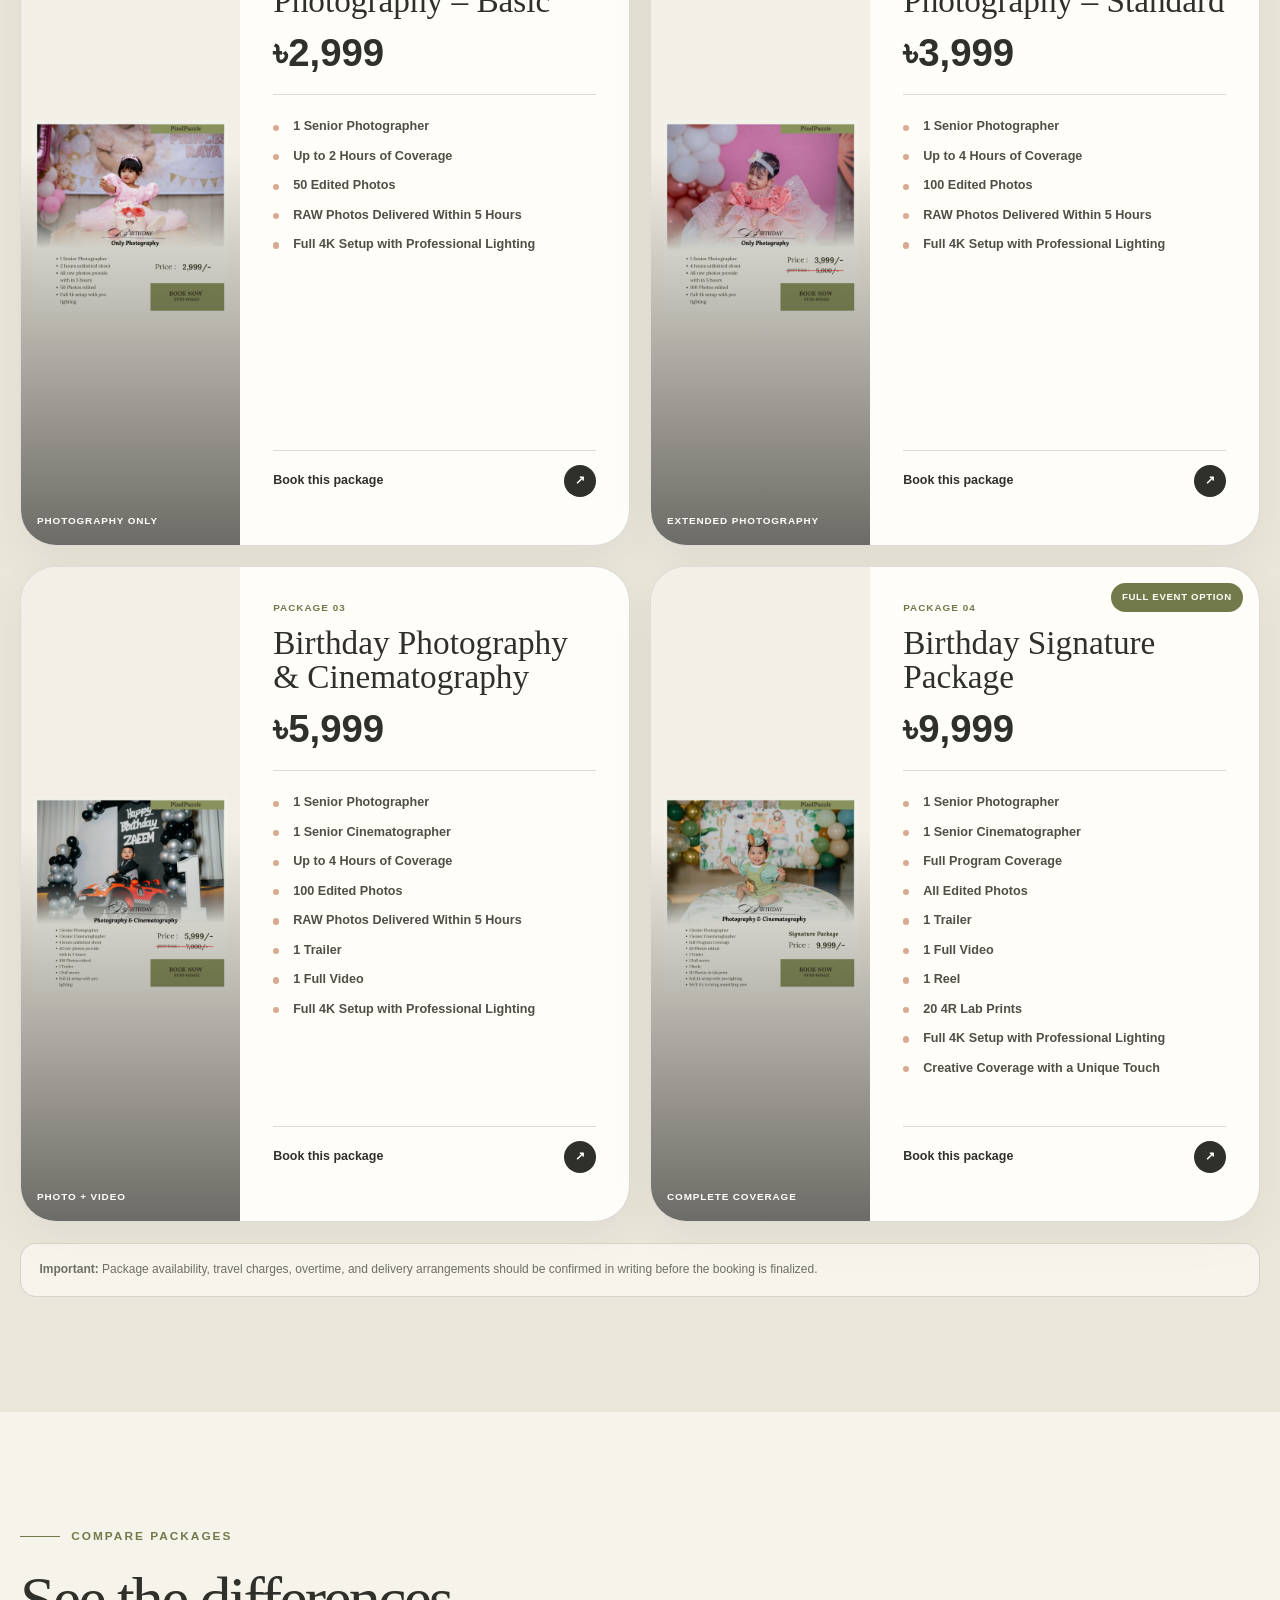
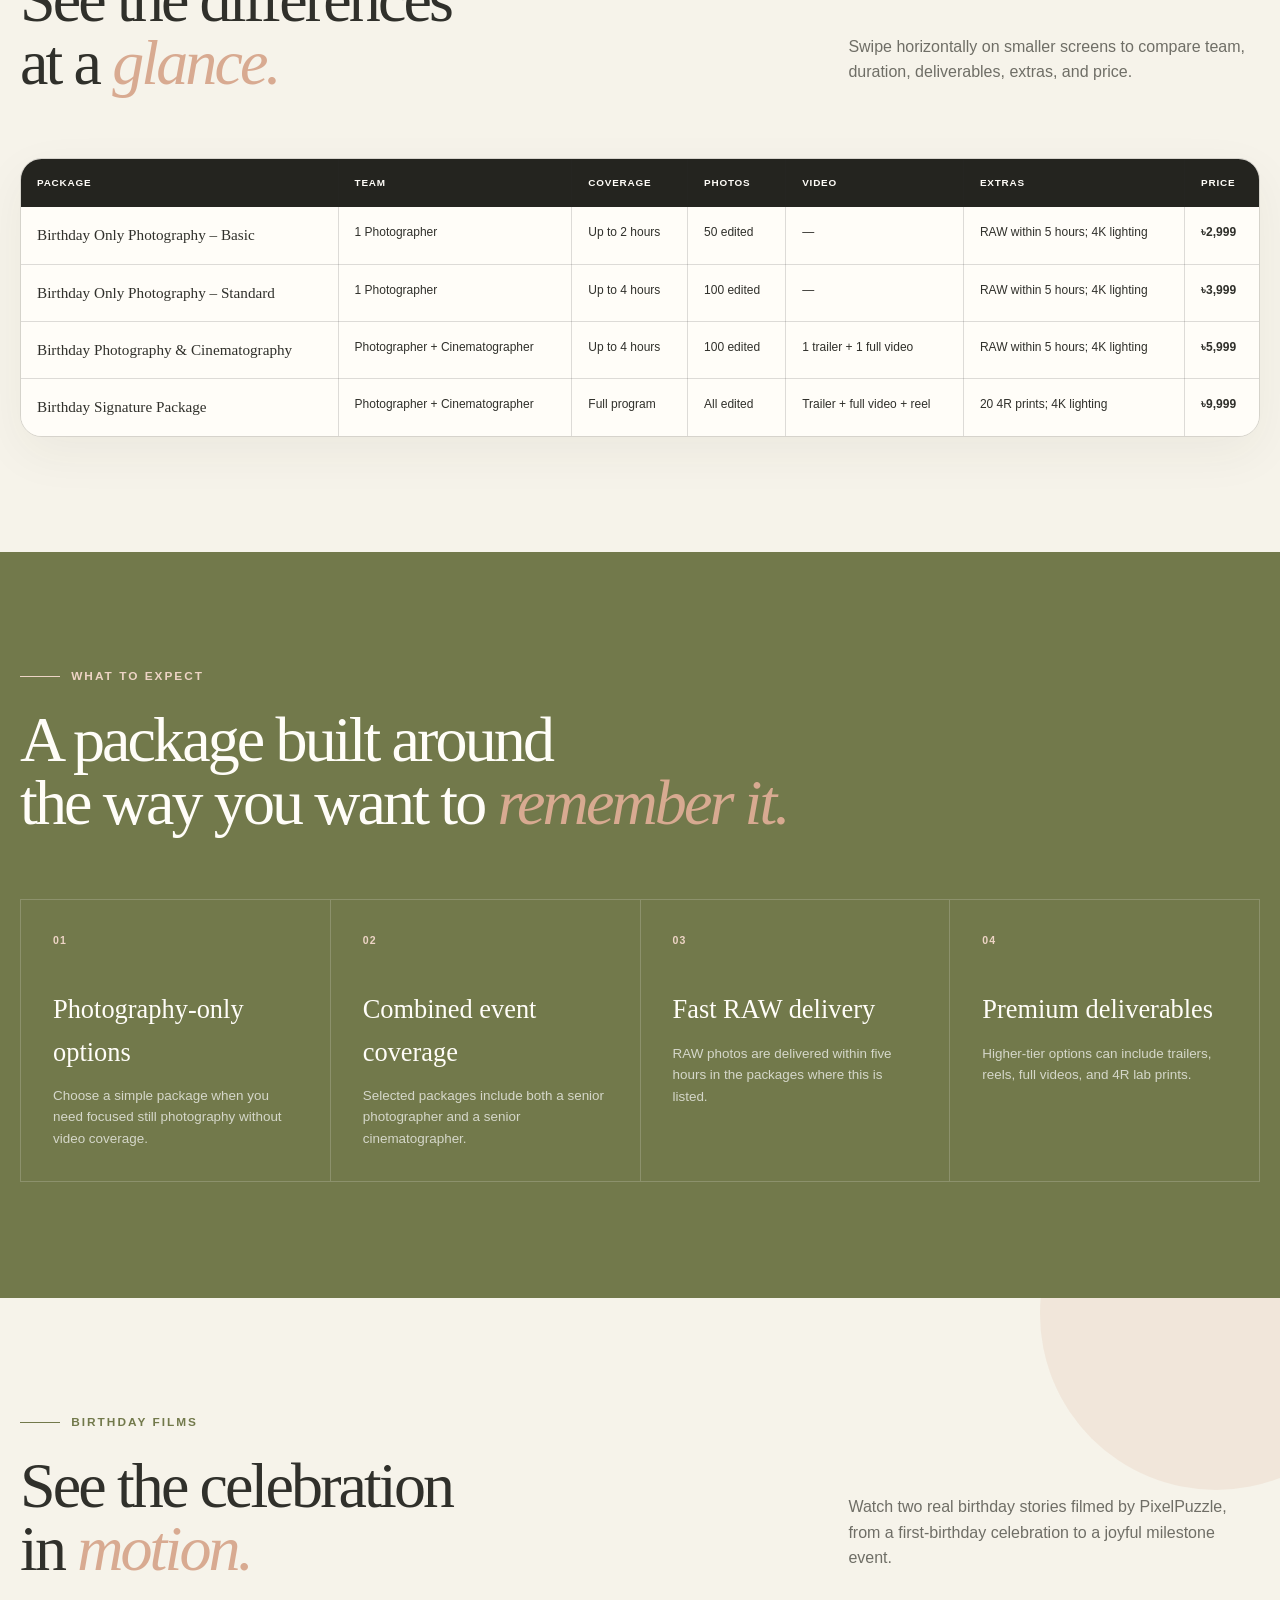
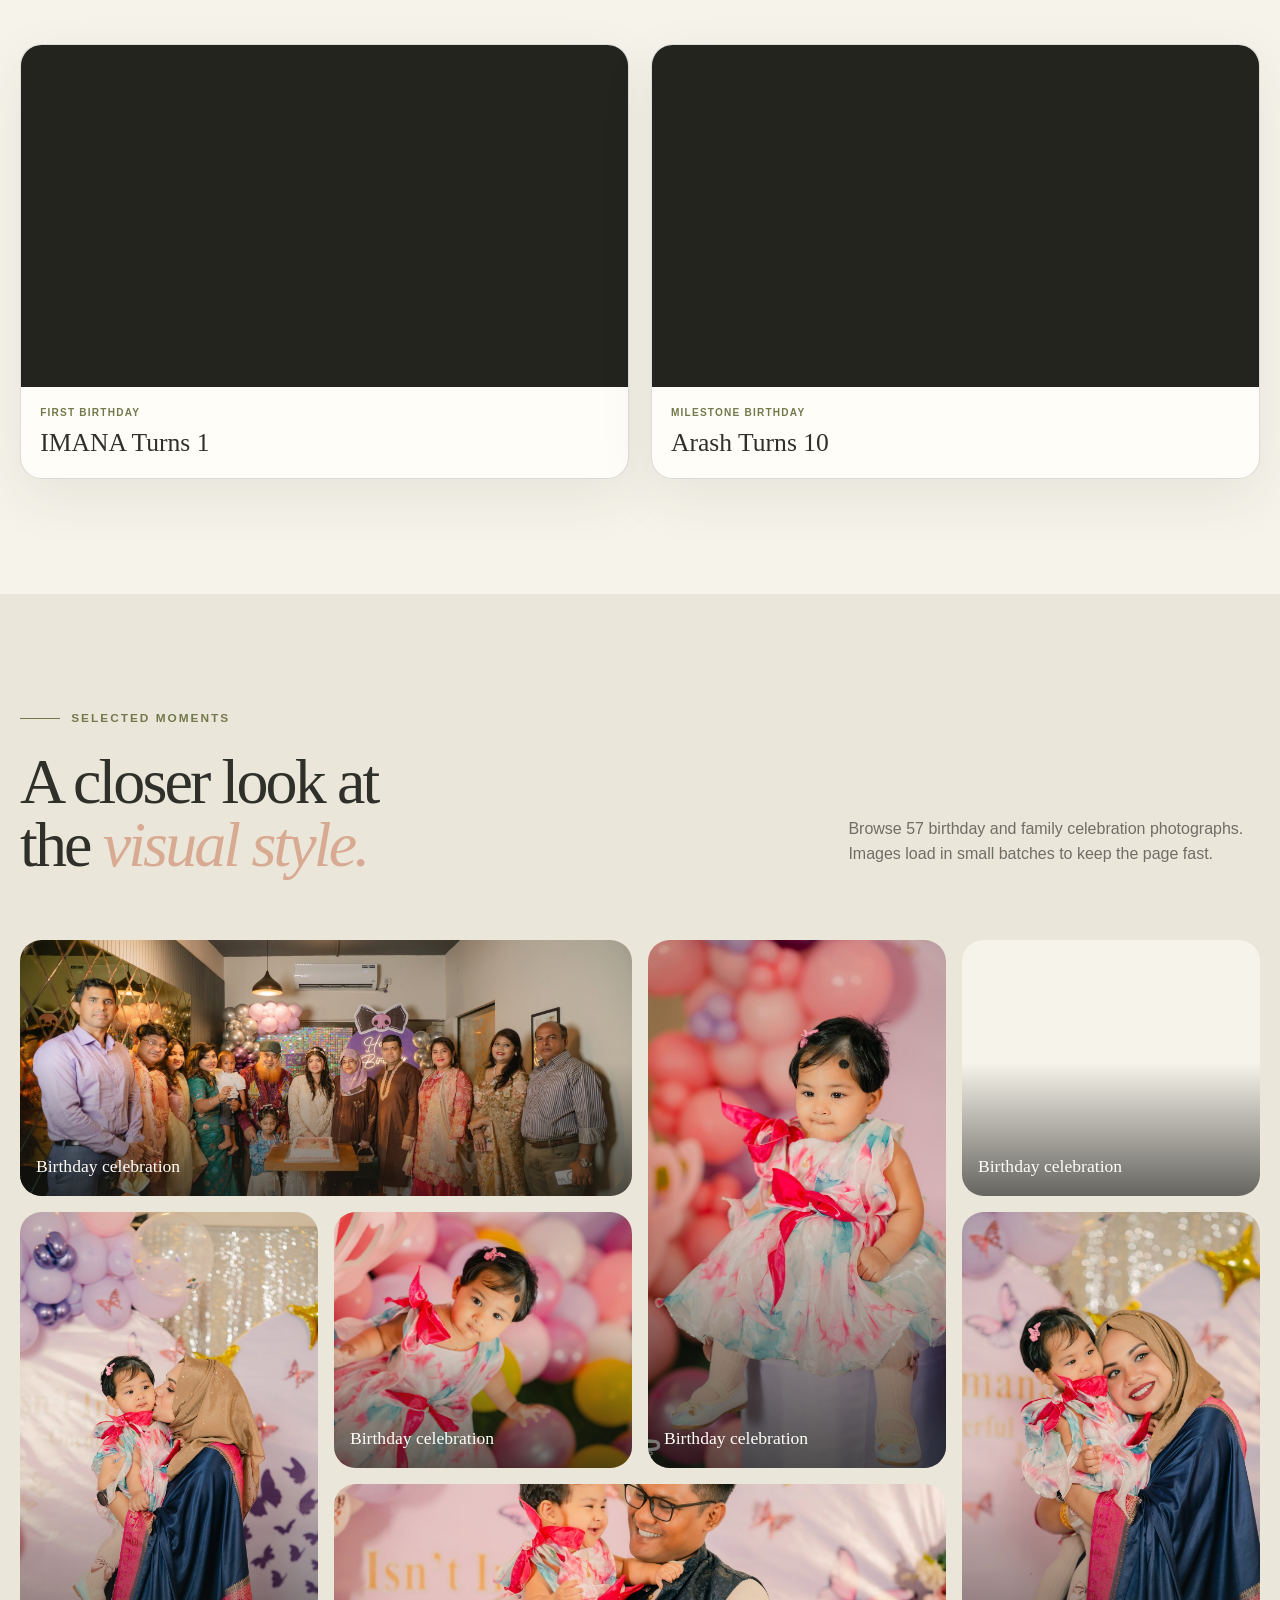
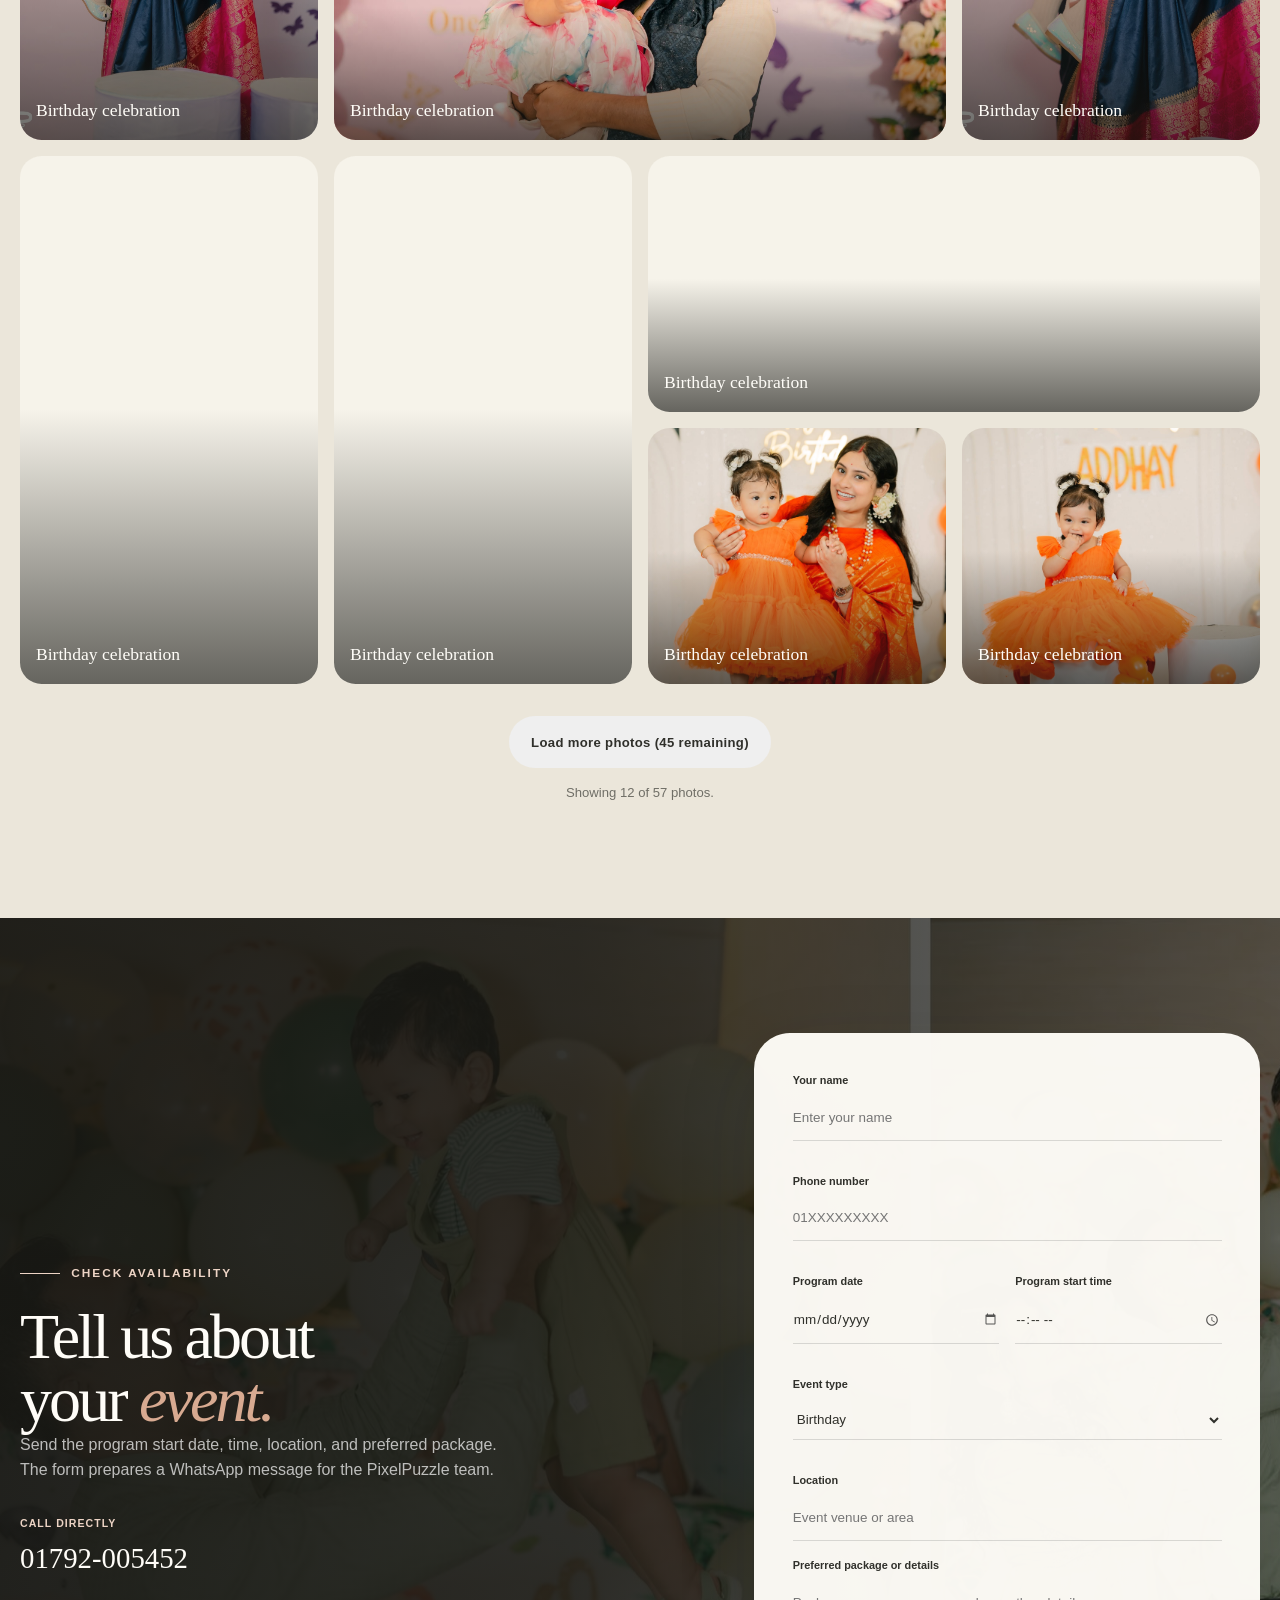
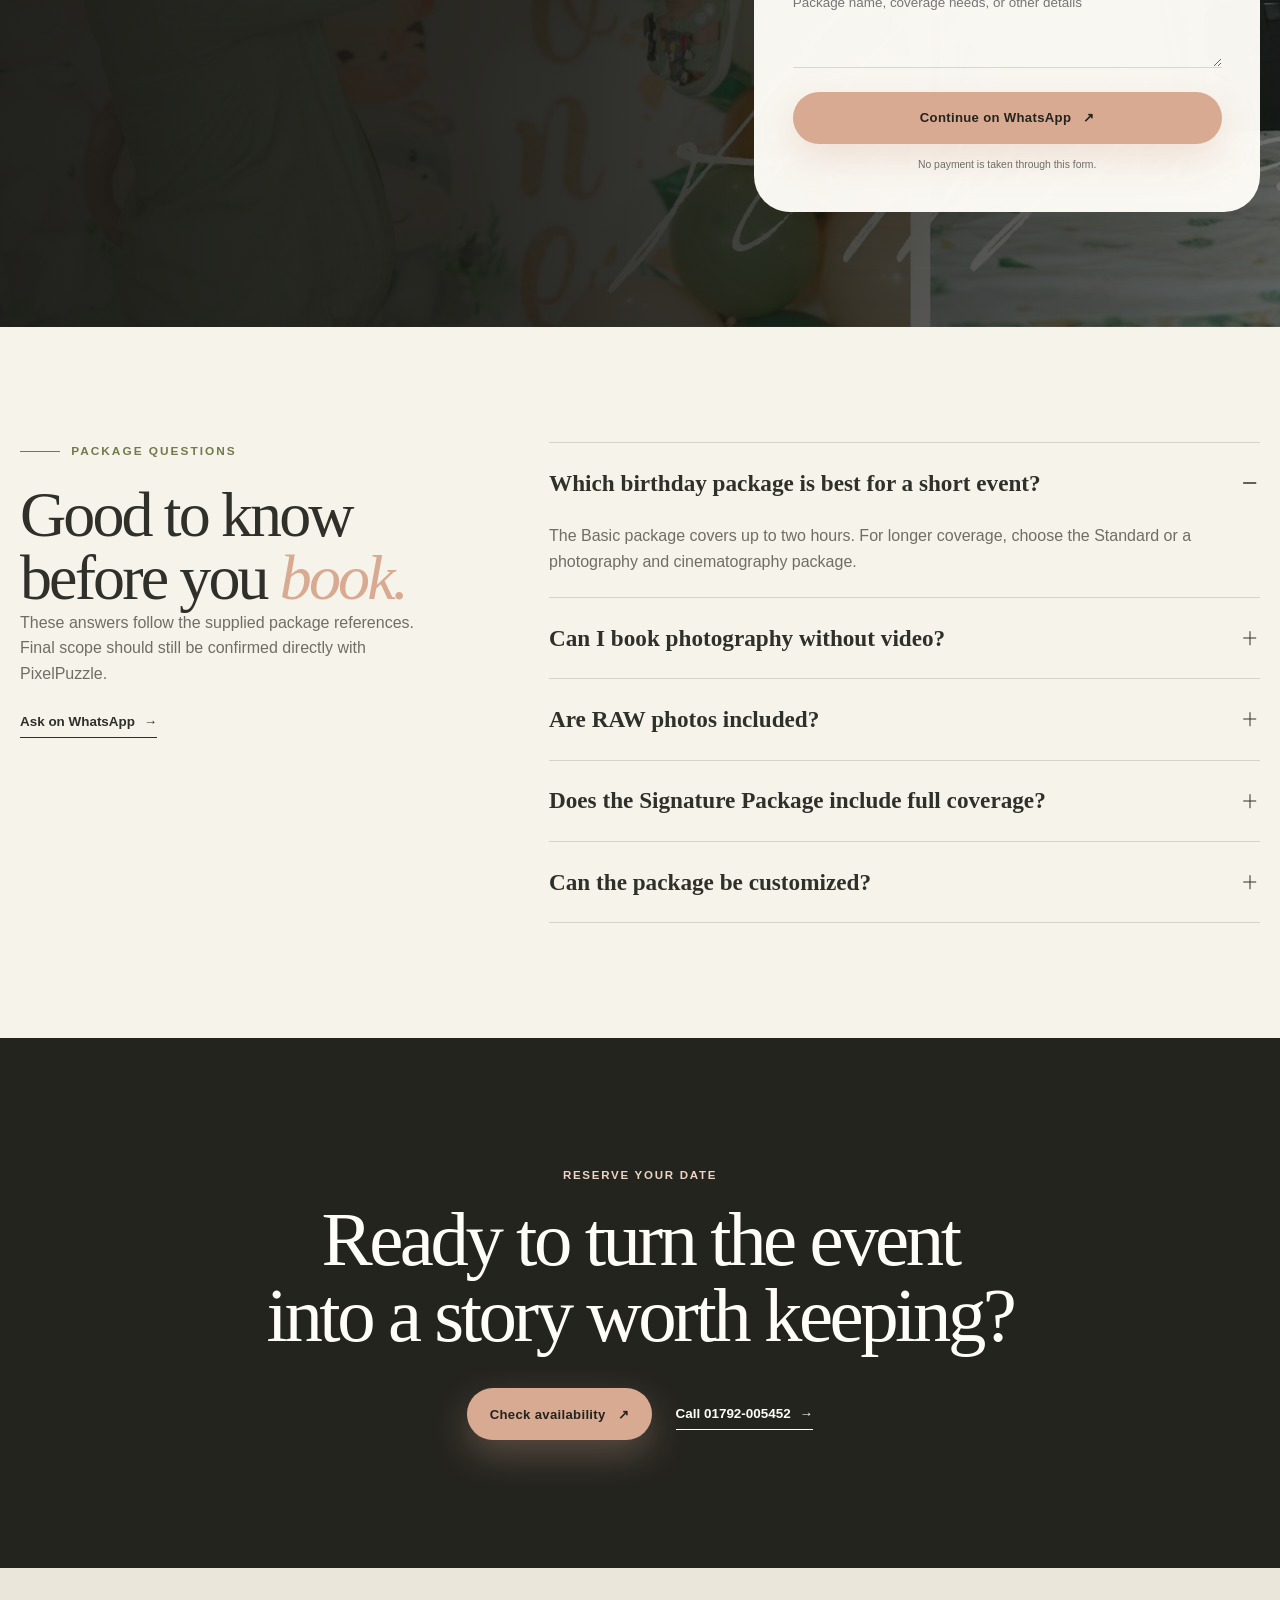
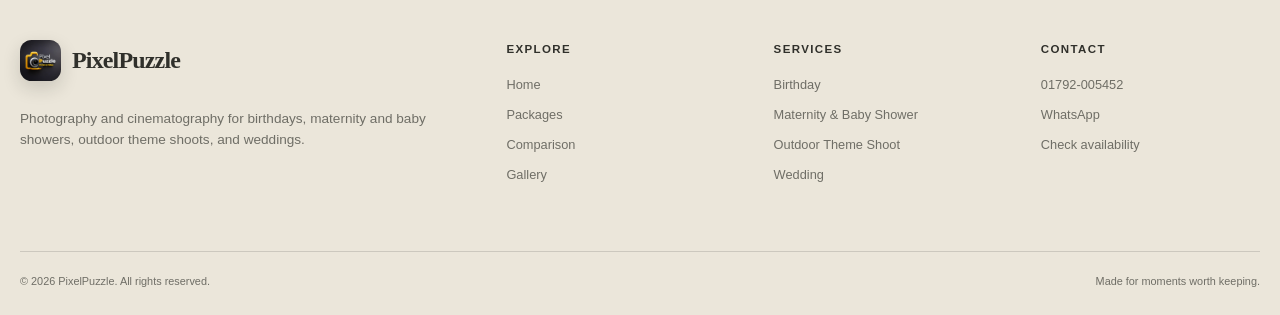
==== commit 91ab1478: "Add files via upload" ====
--- a/birthday-packages.html
+++ b/birthday-packages.html
@@ -282,7 +282,7 @@
 <div class="form-row"><label for="fullName">Your name</label><input autocomplete="name" id="fullName" name="fullName" placeholder="Enter your name" required="" type="text"/><small class="field-error" data-error-for="fullName"></small></div>
 <div class="form-row"><label for="phone">Phone number</label><input autocomplete="tel" id="phone" inputmode="tel" name="phone" placeholder="01XXXXXXXXX" required="" type="tel"/><small class="field-error" data-error-for="phone"></small></div>
 <div class="form-grid-two program-schedule-grid">
-<div class="form-row"><label for="eventDate">Program start date</label><input id="eventDate" name="eventDate" required="" type="date"/><small class="field-error" data-error-for="eventDate"></small></div>
+<div class="form-row"><label for="eventDate">Program date</label><input id="eventDate" name="eventDate" required="" type="date"/><small class="field-error" data-error-for="eventDate"></small></div>
 <div class="form-row"><label for="eventTime">Program start time</label><input id="eventTime" name="eventTime" required="" step="900" type="time"/><small class="field-error" data-error-for="eventTime"></small></div>
 </div>
 <div class="form-row"><label for="eventType">Event type</label><select id="eventType" name="eventType" required=""><option value="">Choose an event</option><option selected="">Birthday</option><option>Maternity &amp; Baby Shower</option><option>Outdoor Theme Shoot</option><option>Wedding</option></select><small class="field-error" data-error-for="eventType"></small></div>
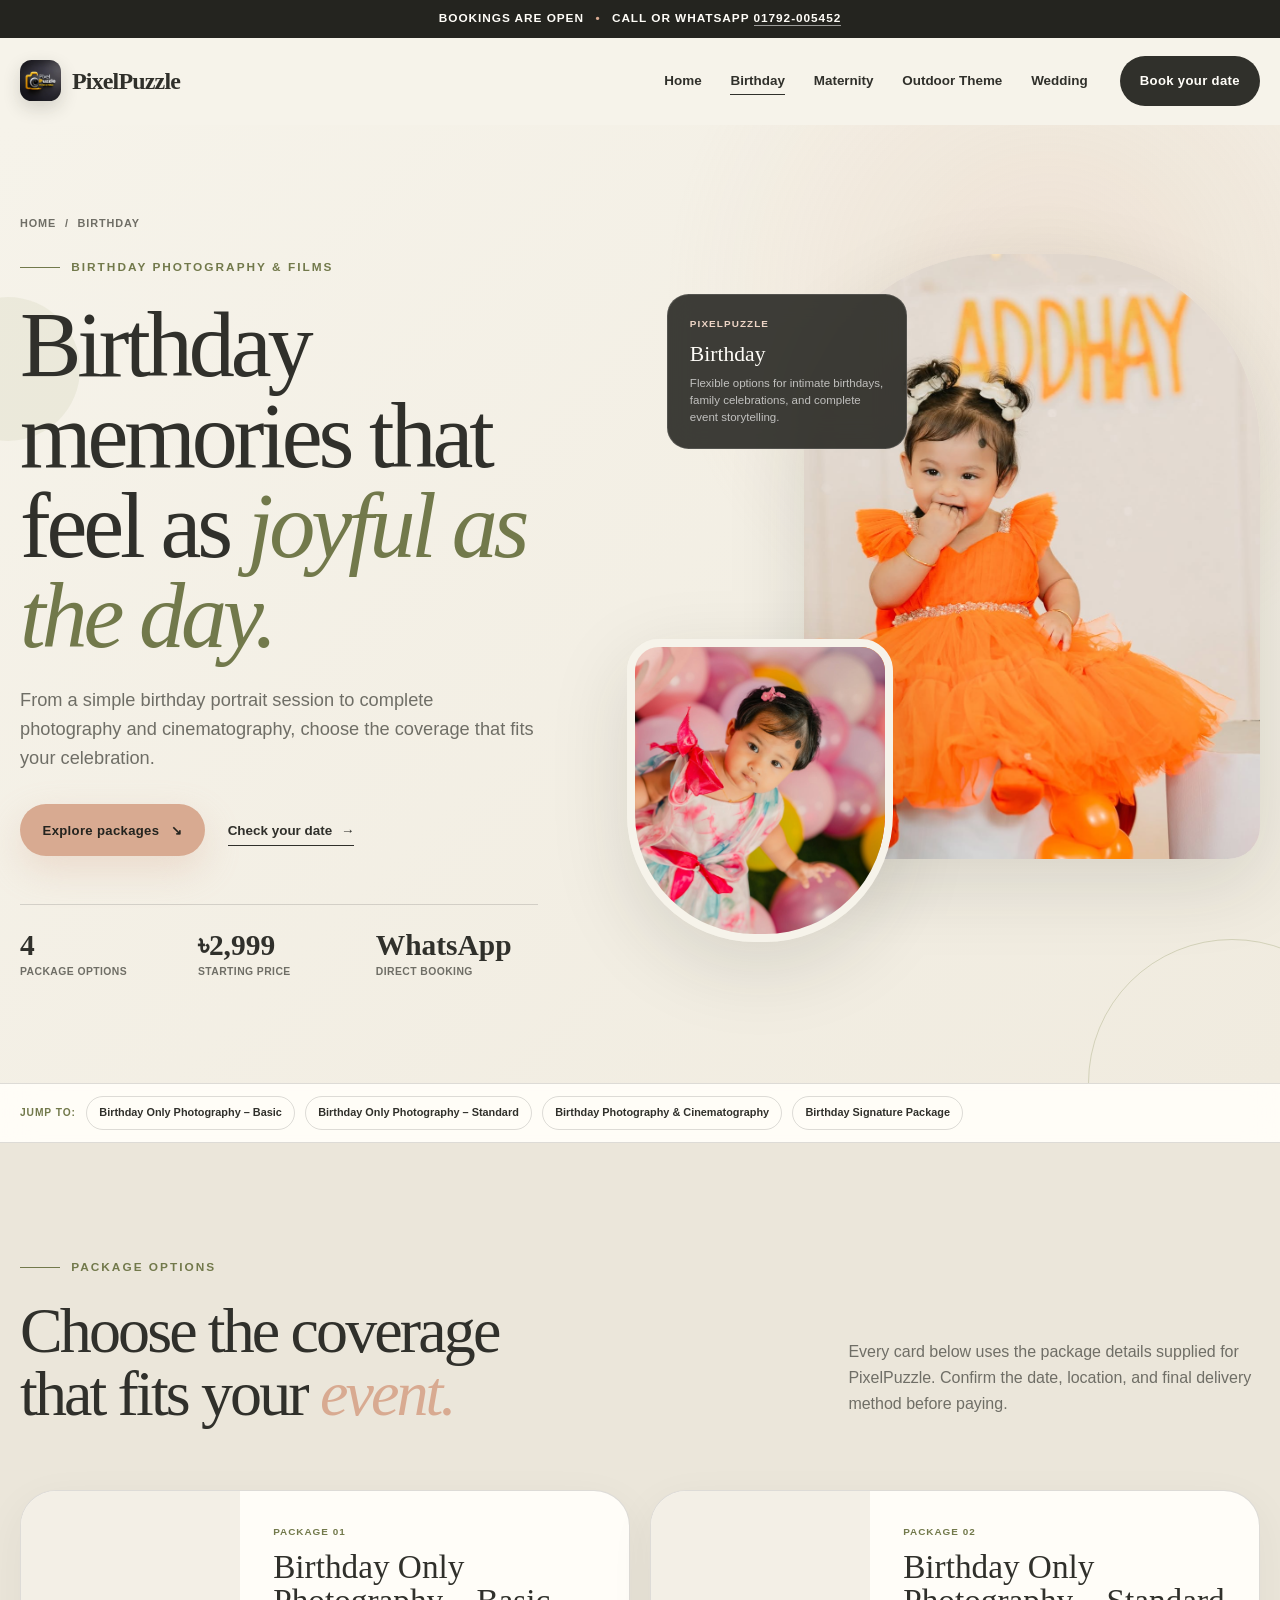
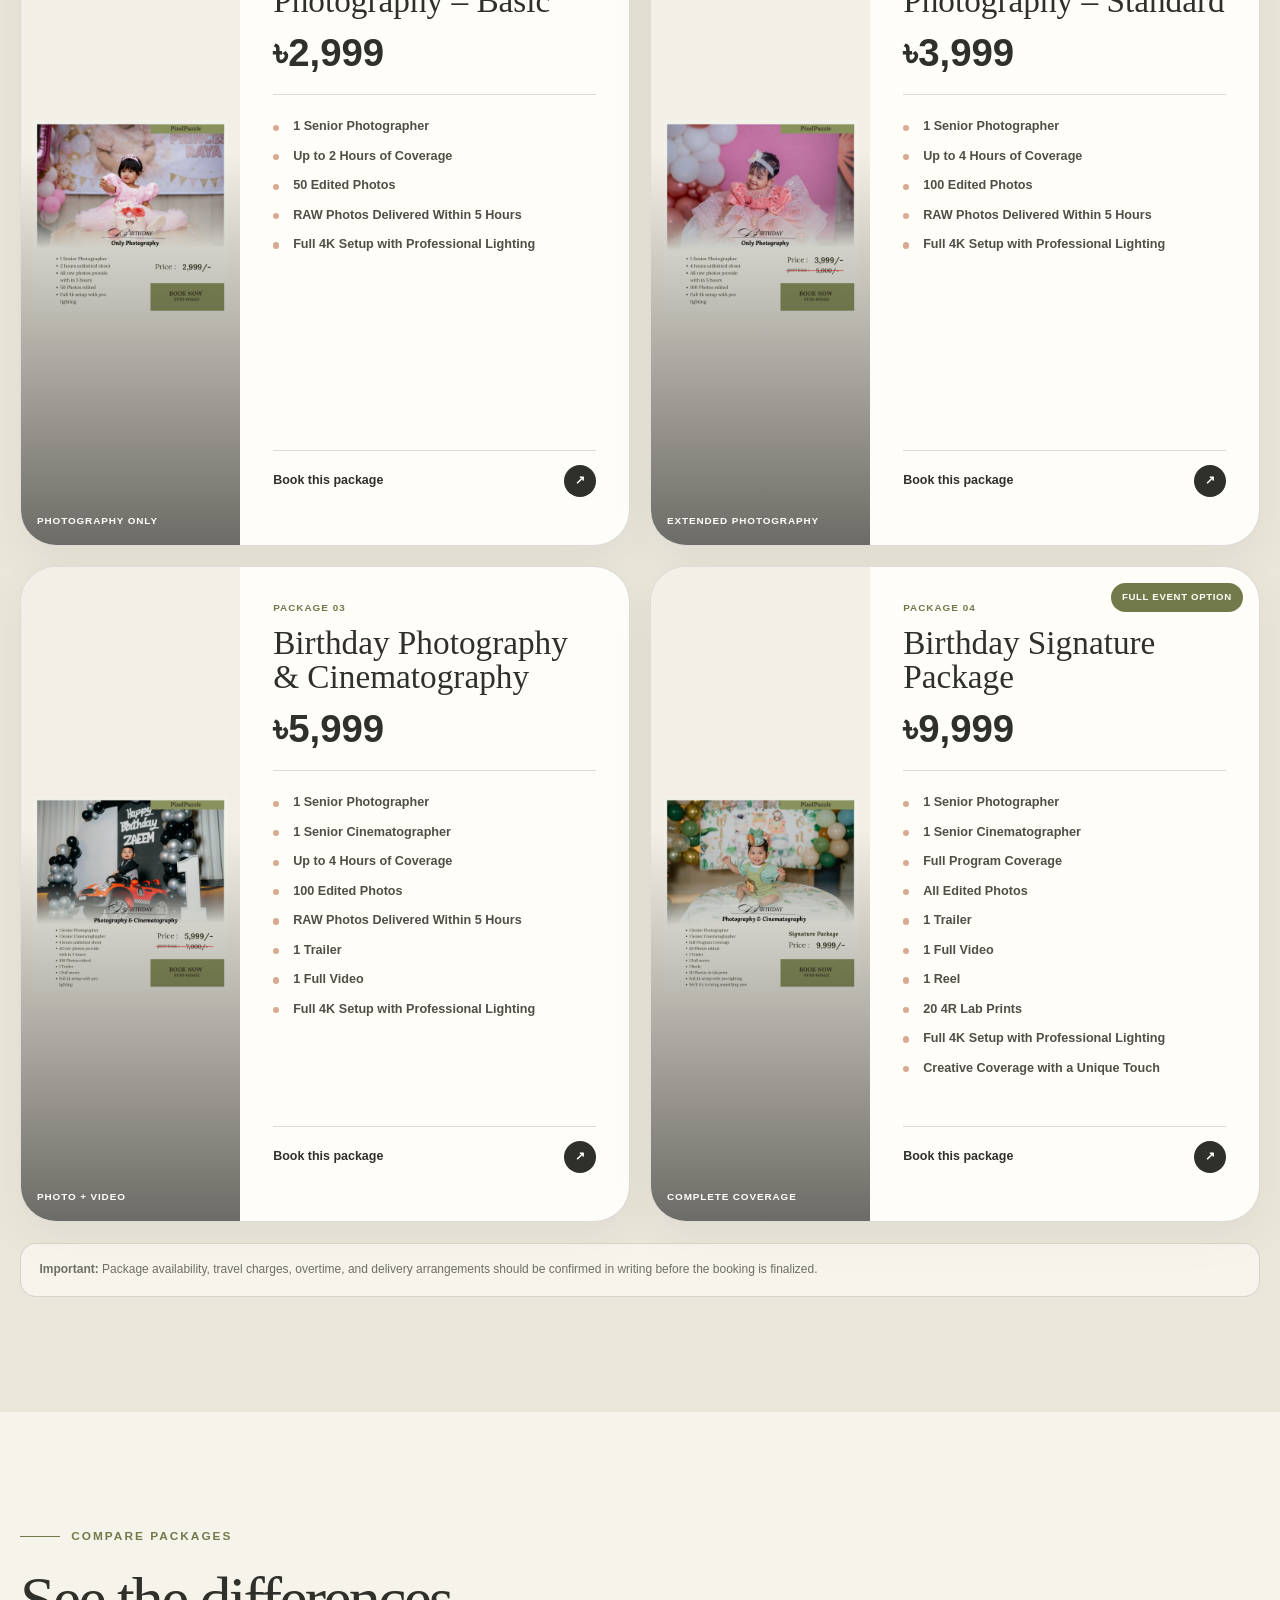
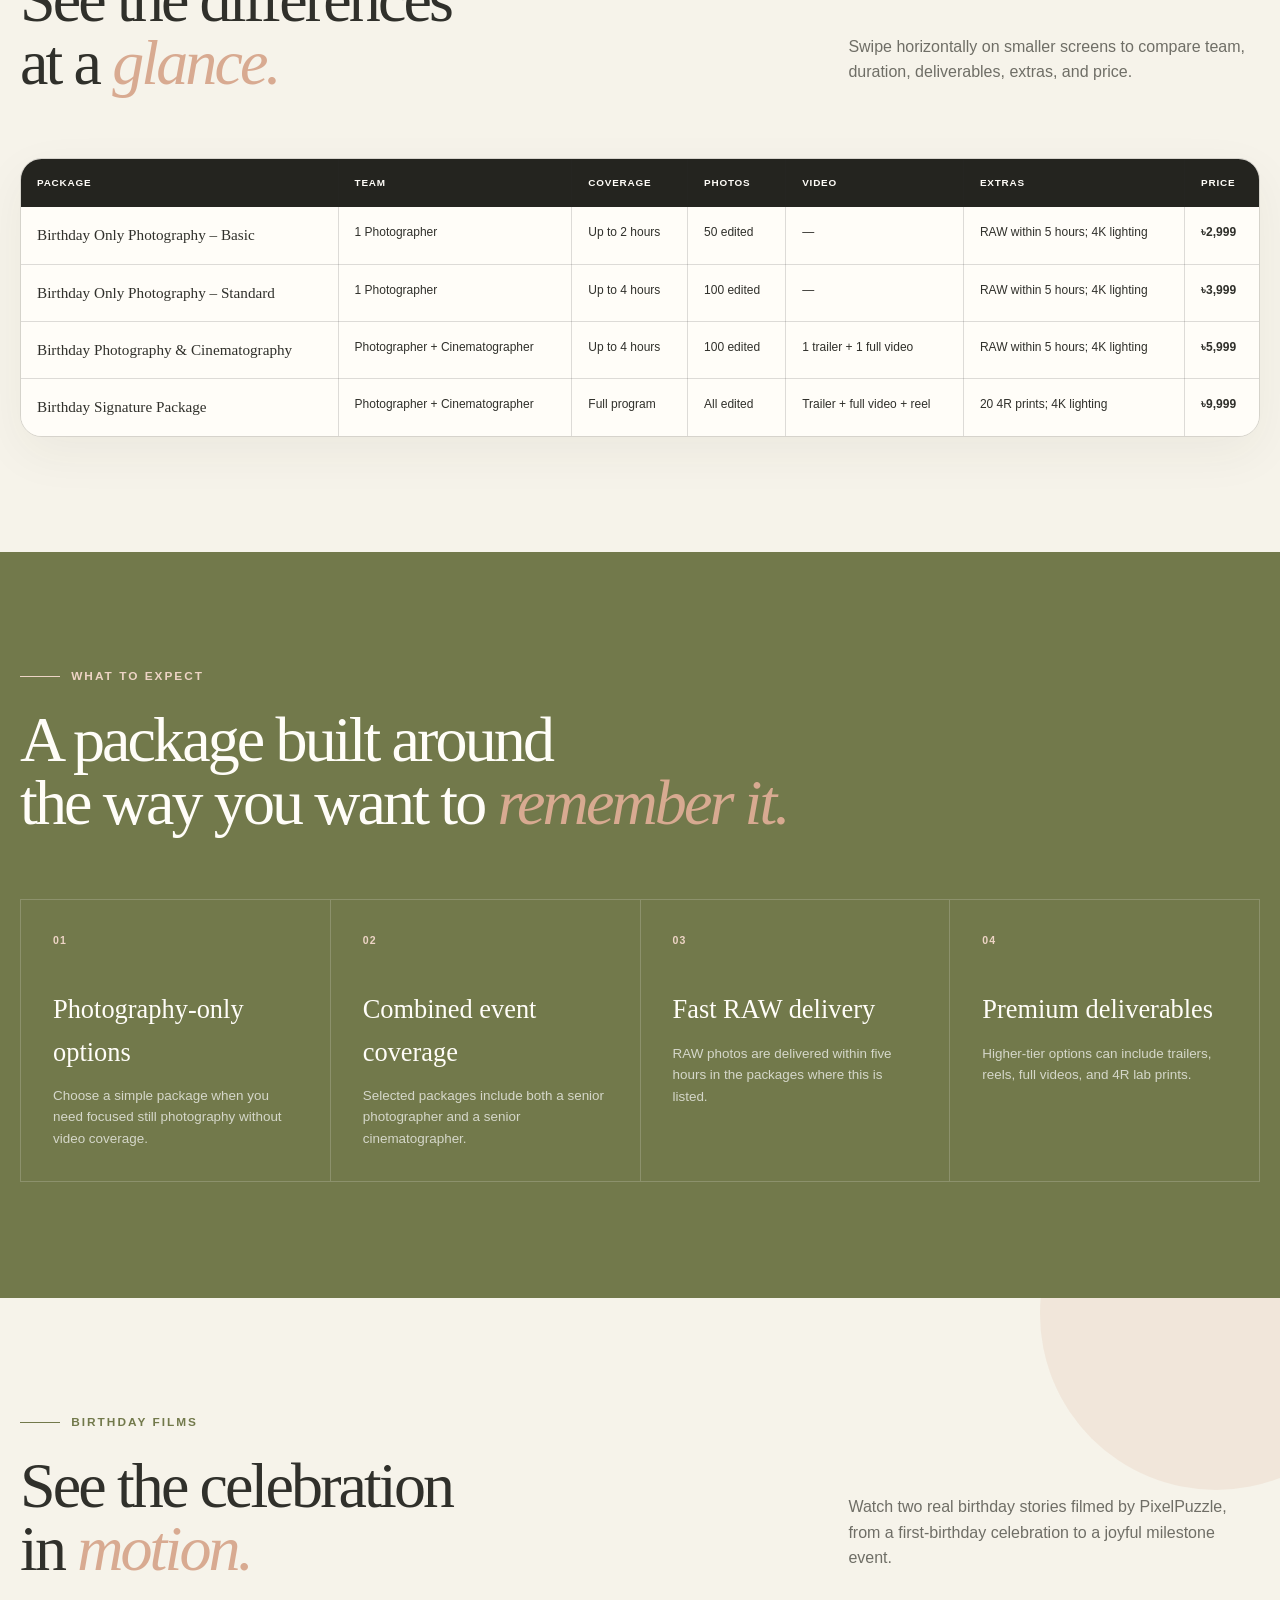
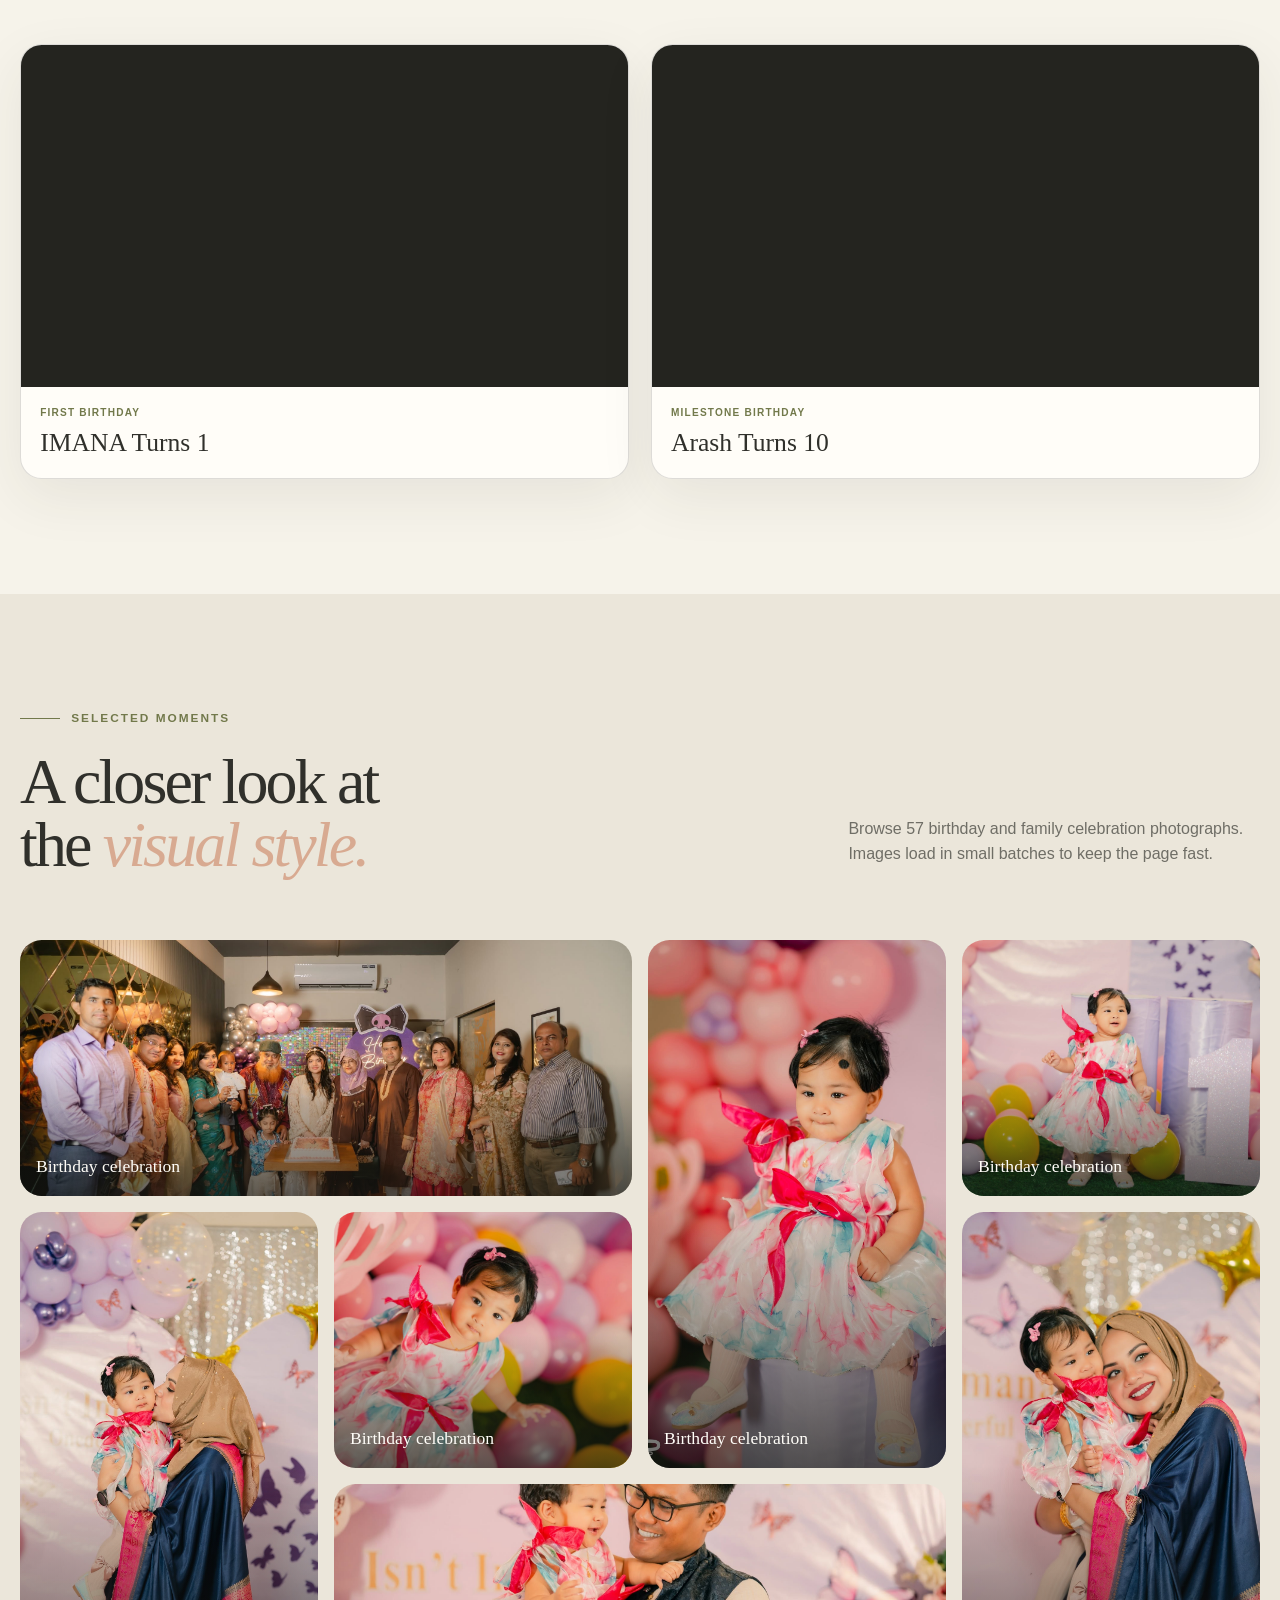
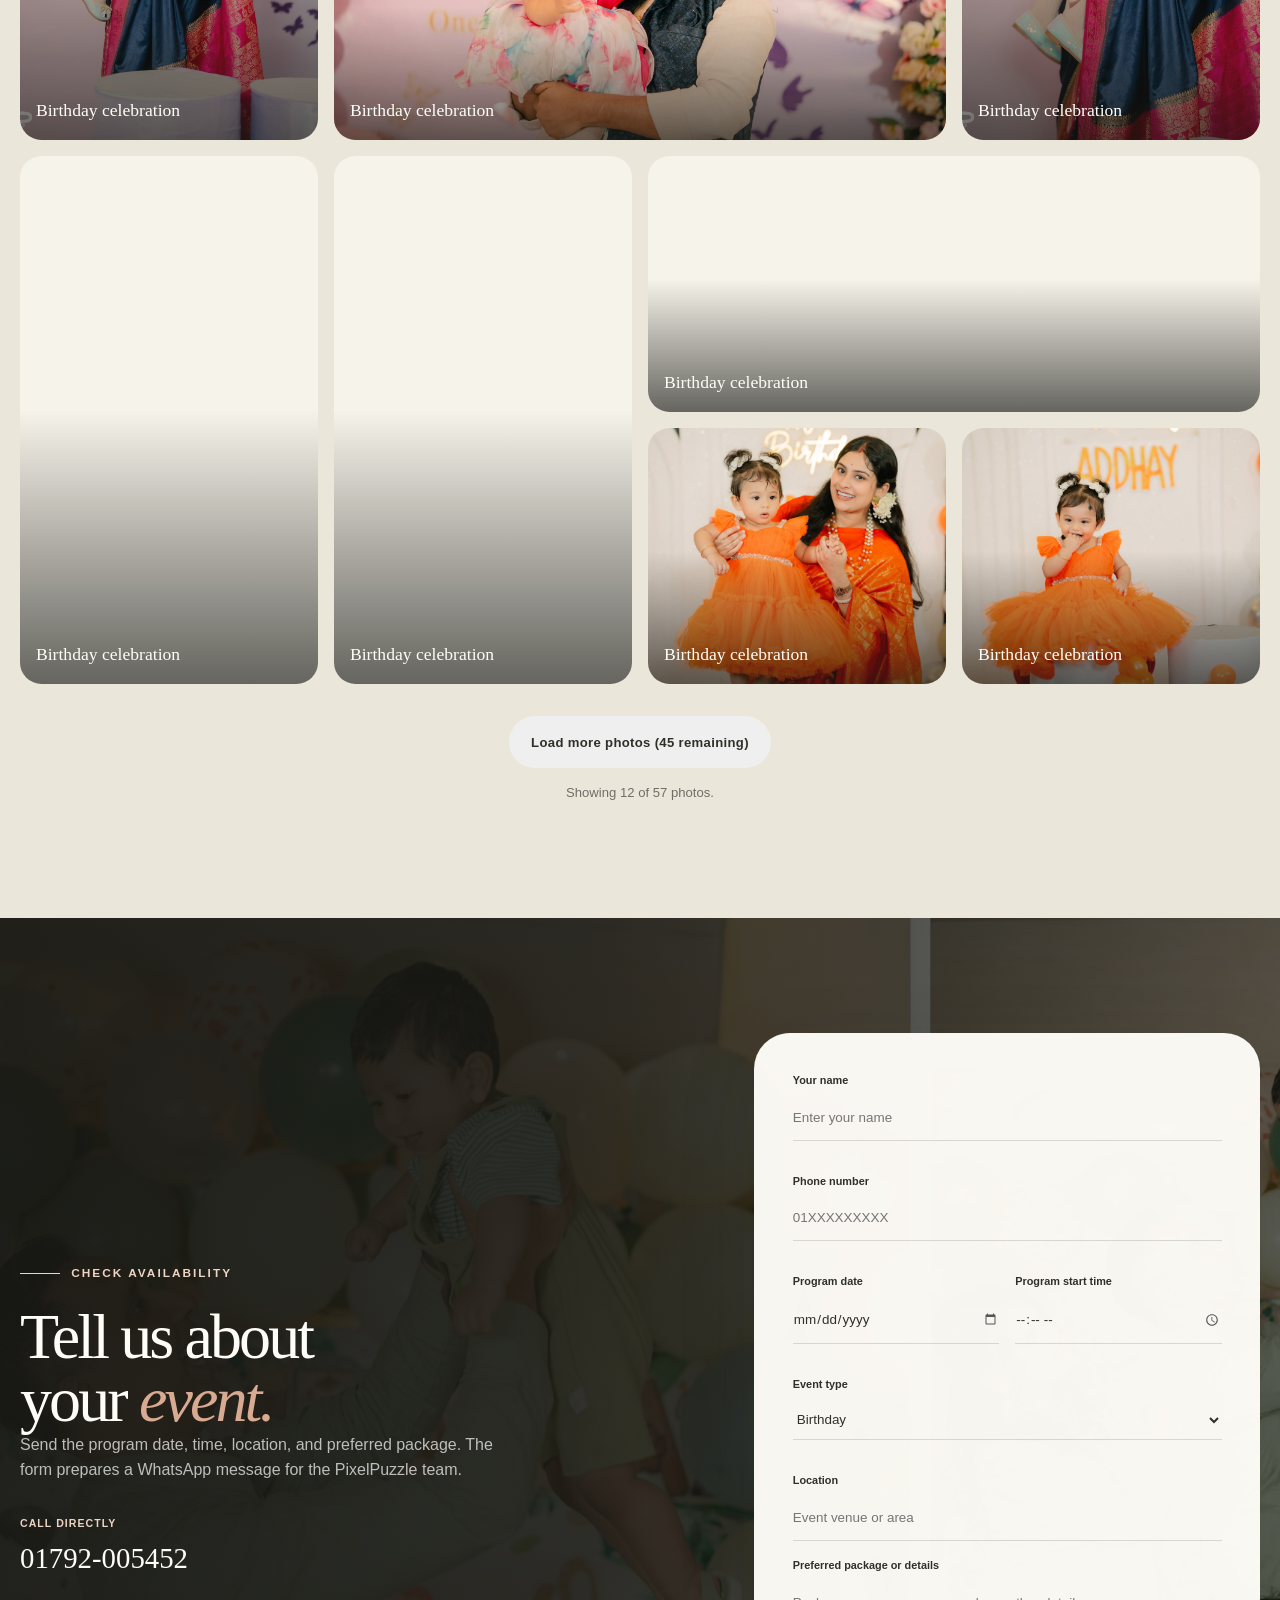
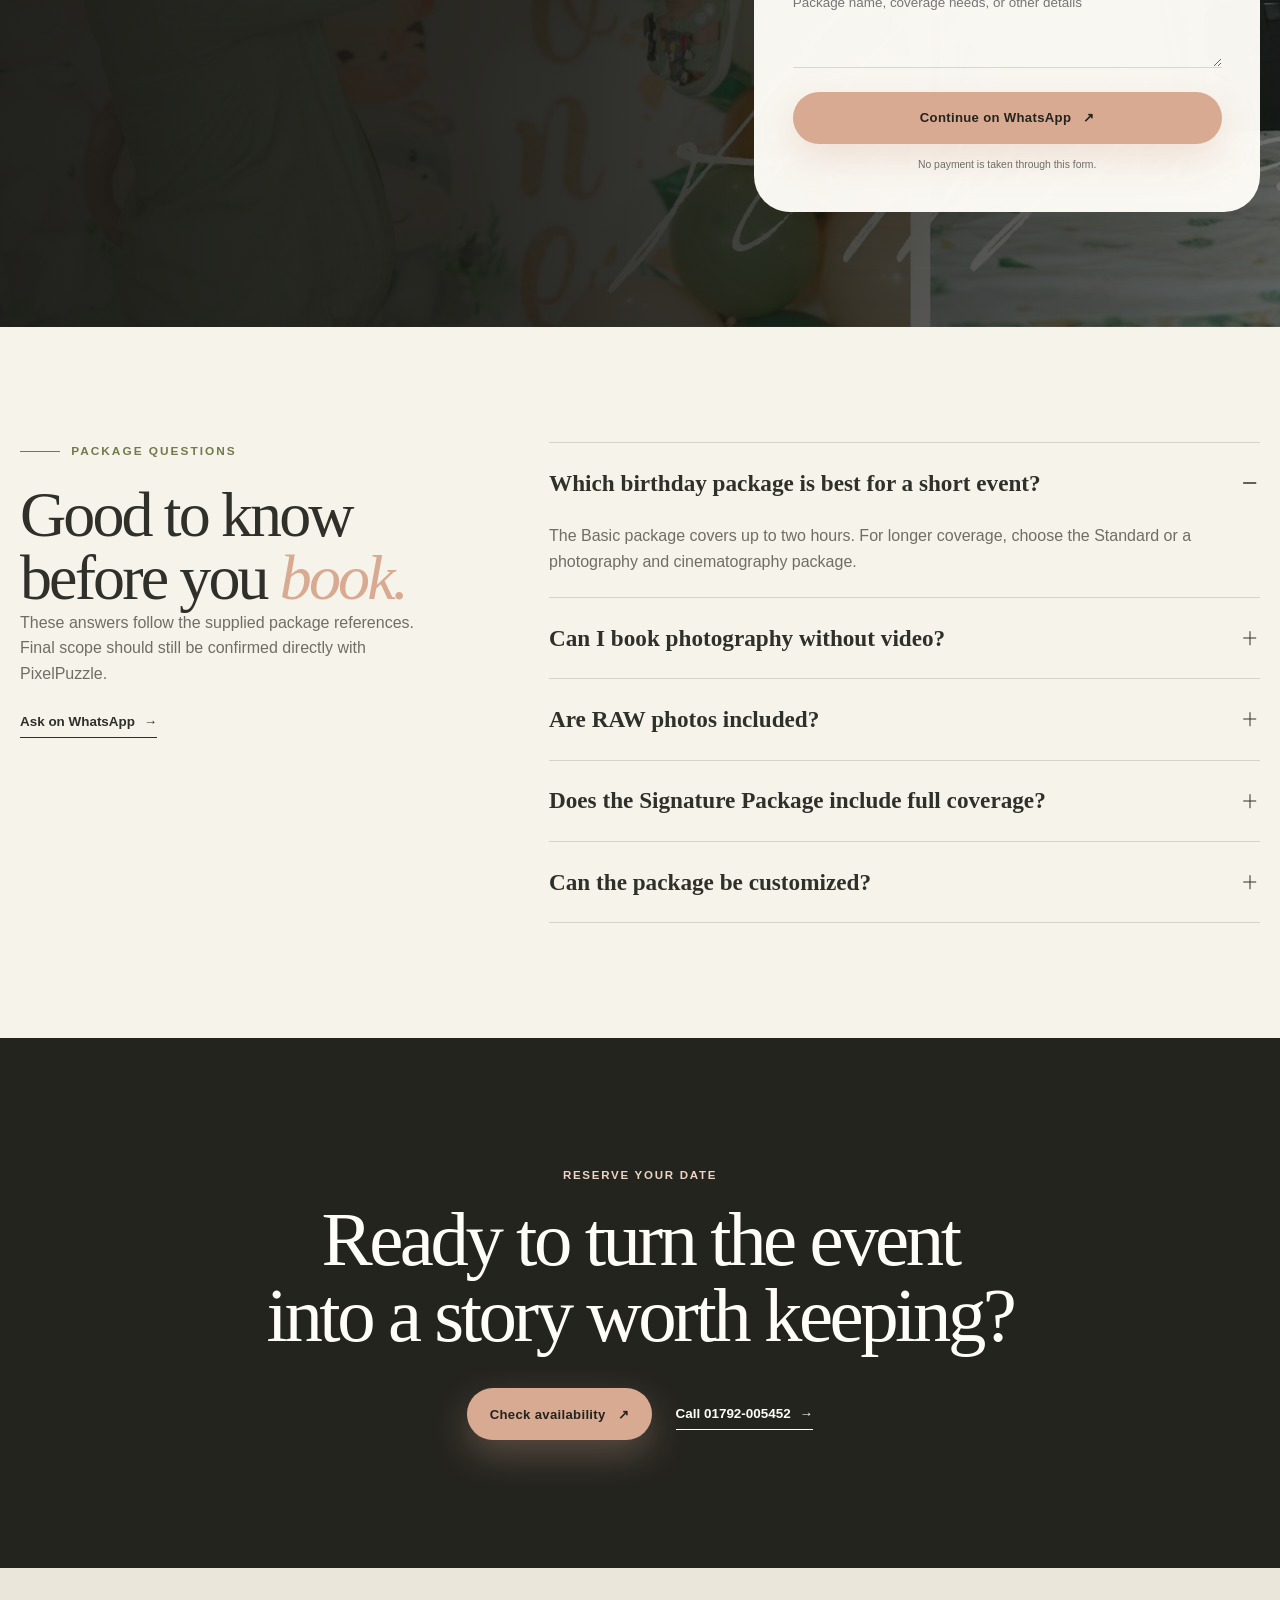
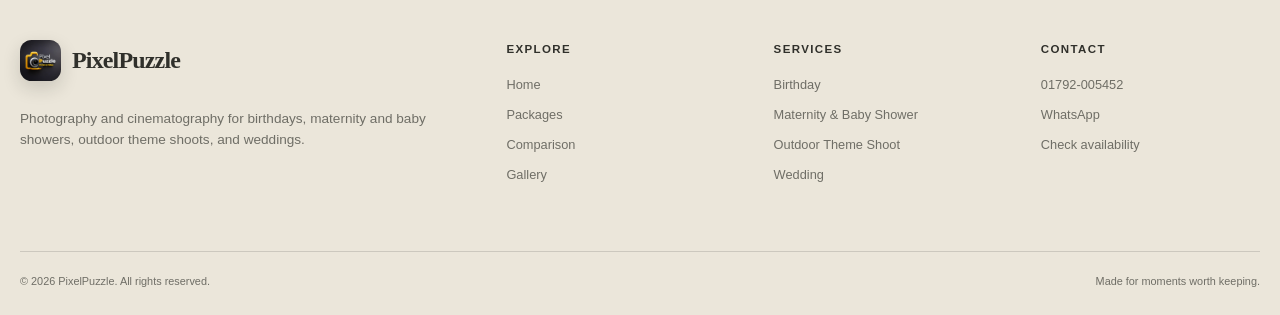
==== commit e8887309: "Add files via upload" ====
--- a/birthday-packages.html
+++ b/birthday-packages.html
@@ -275,7 +275,7 @@
 <div class="booking-copy reveal">
 <p class="eyebrow eyebrow-light"><span></span> Check availability</p>
 <h2>Tell us about<br/>your <em>event.</em></h2>
-<p>Send the program start date, time, location, and preferred package. The form prepares a WhatsApp message for the PixelPuzzle team.</p>
+<p>Send the program date, time, location, and preferred package. The form prepares a WhatsApp message for the PixelPuzzle team.</p>
 <a class="booking-phone" href="tel:+8801792005452"><span>Call directly</span><strong>01792-005452</strong></a>
 </div>
 <form class="booking-form reveal delay-1" id="bookingForm" novalidate="">
